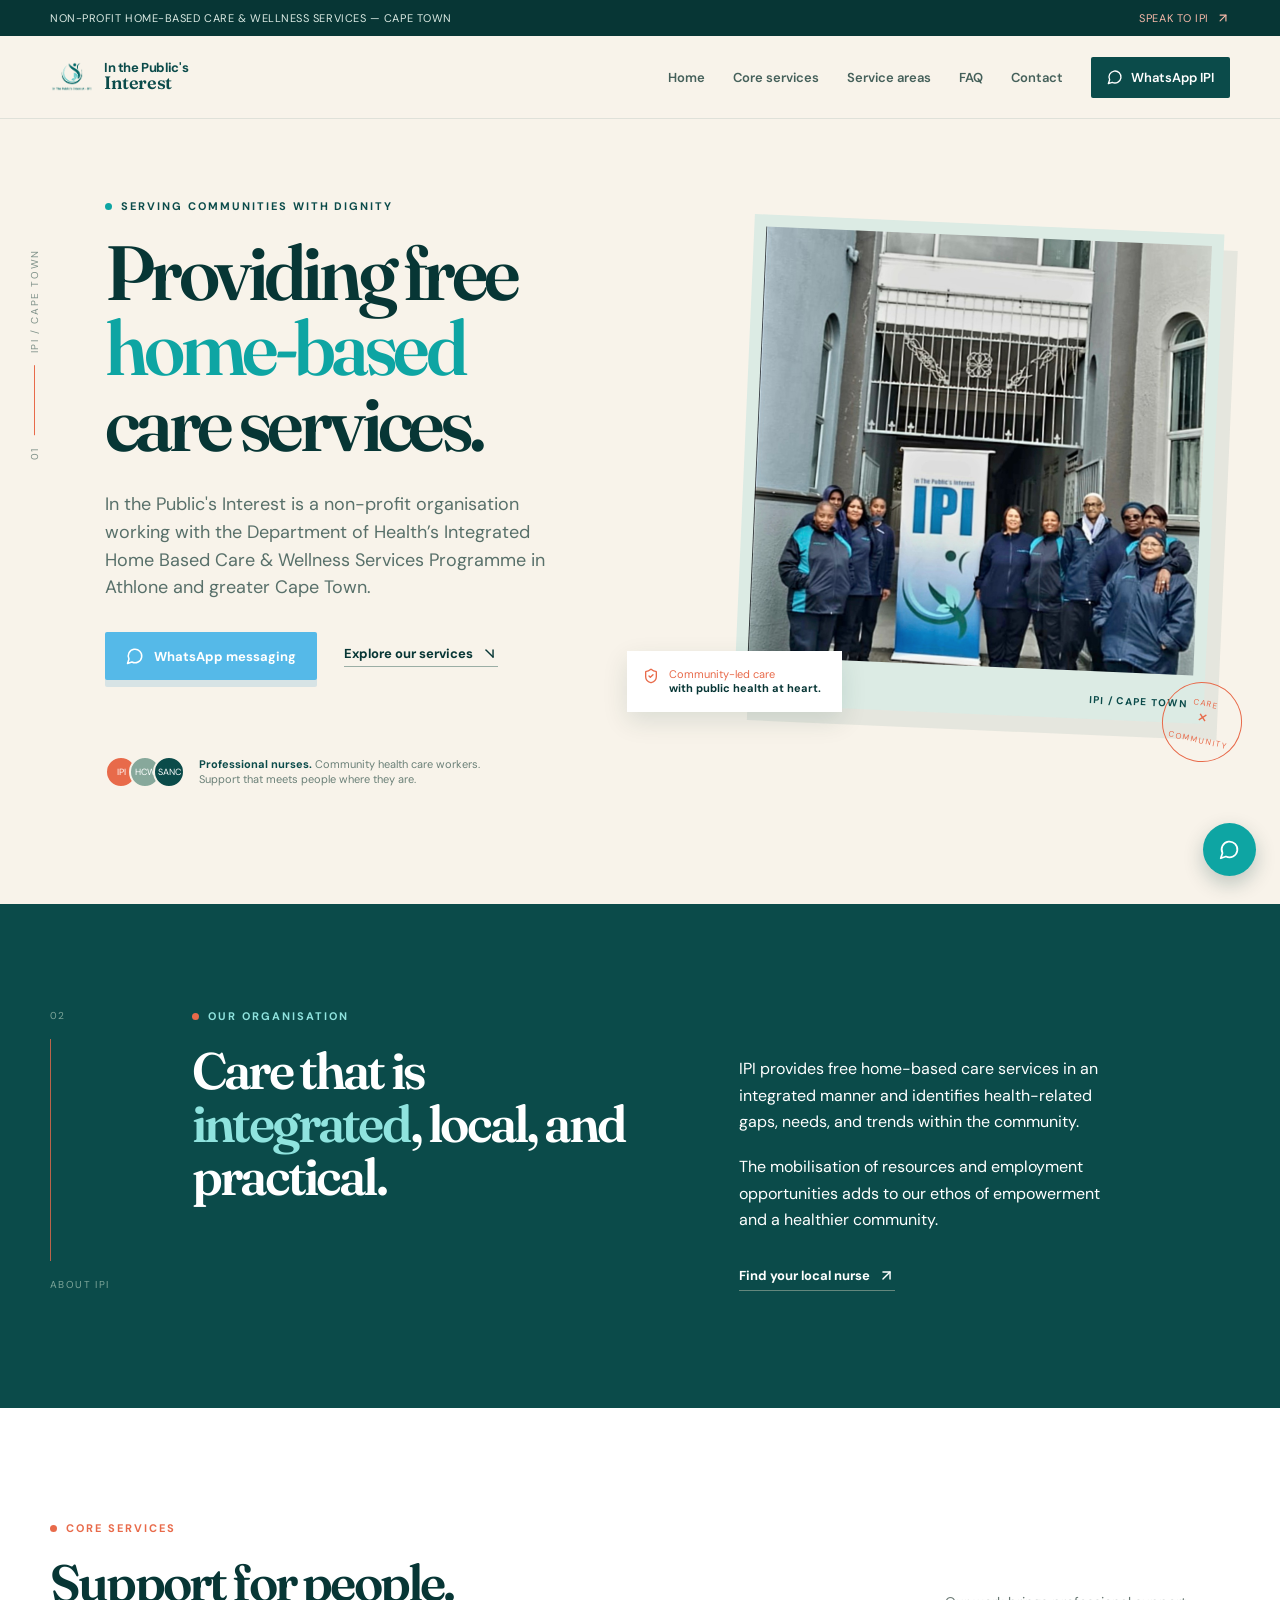
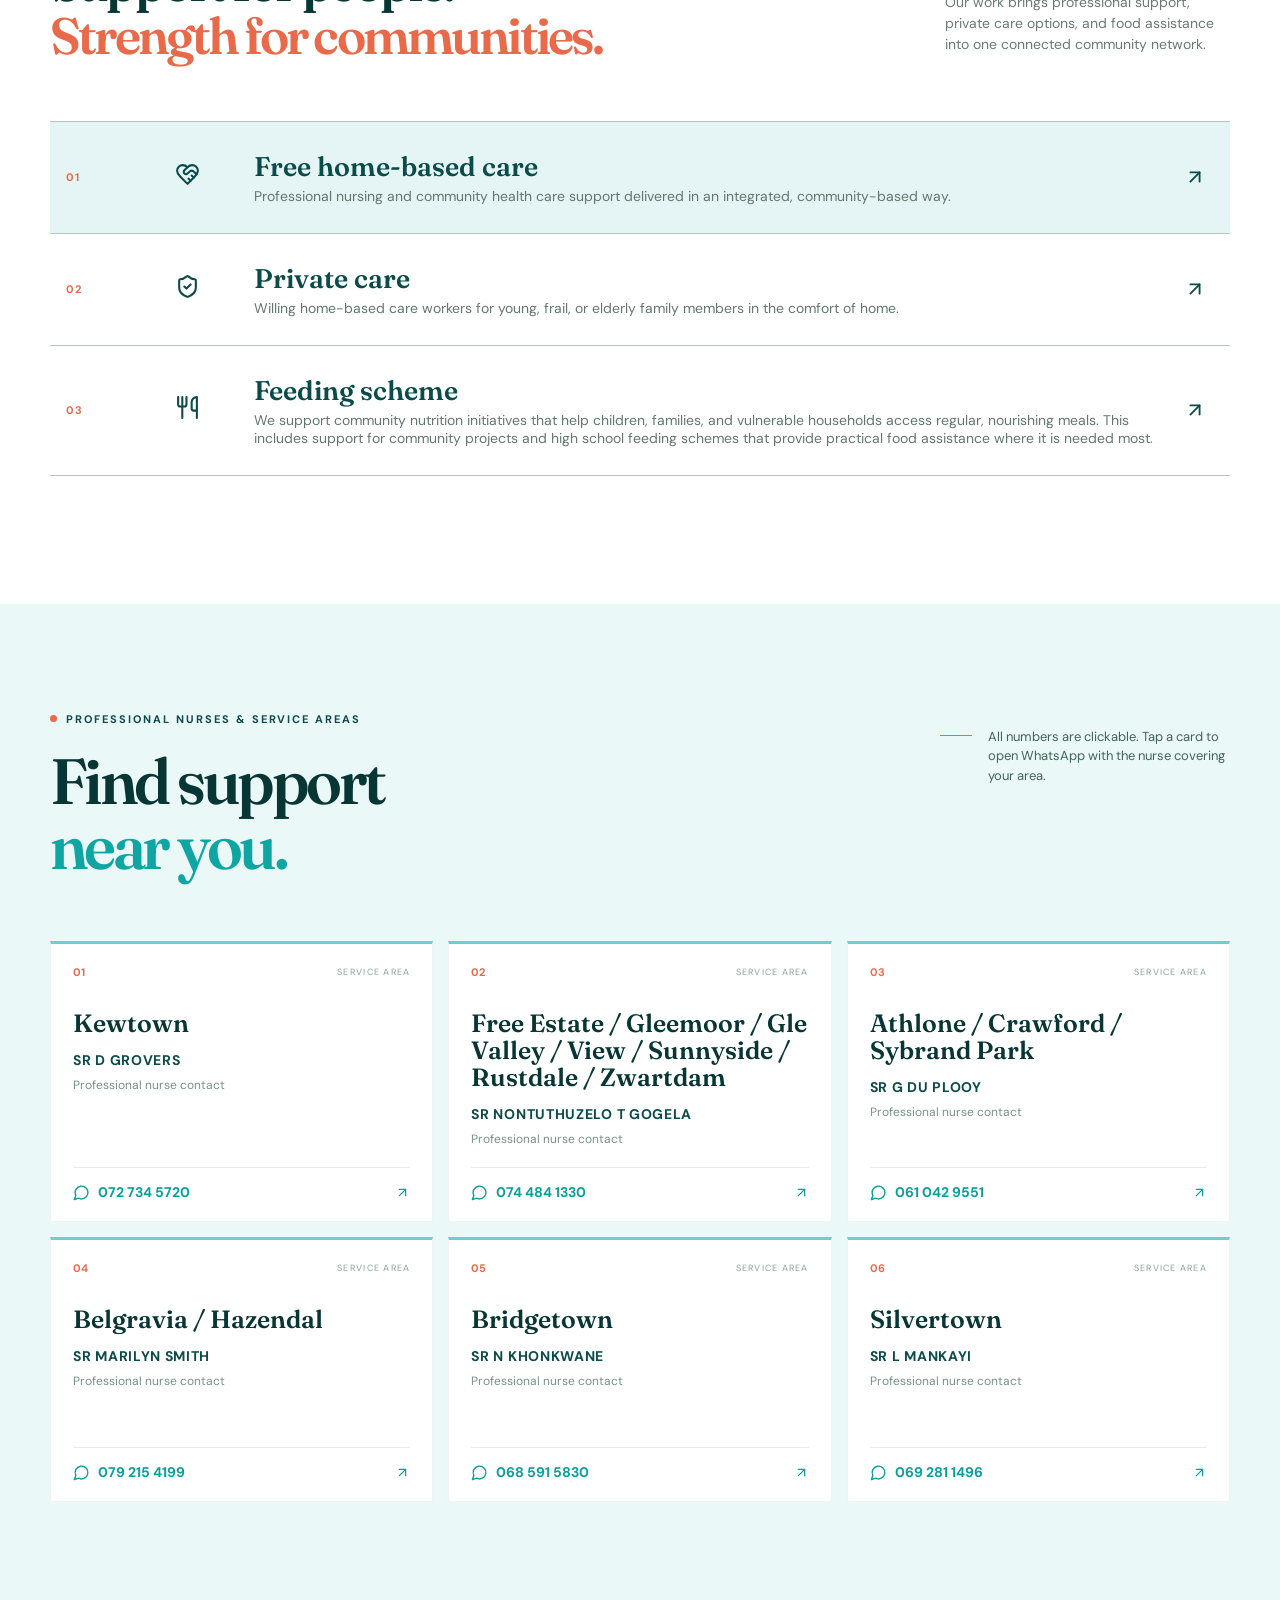
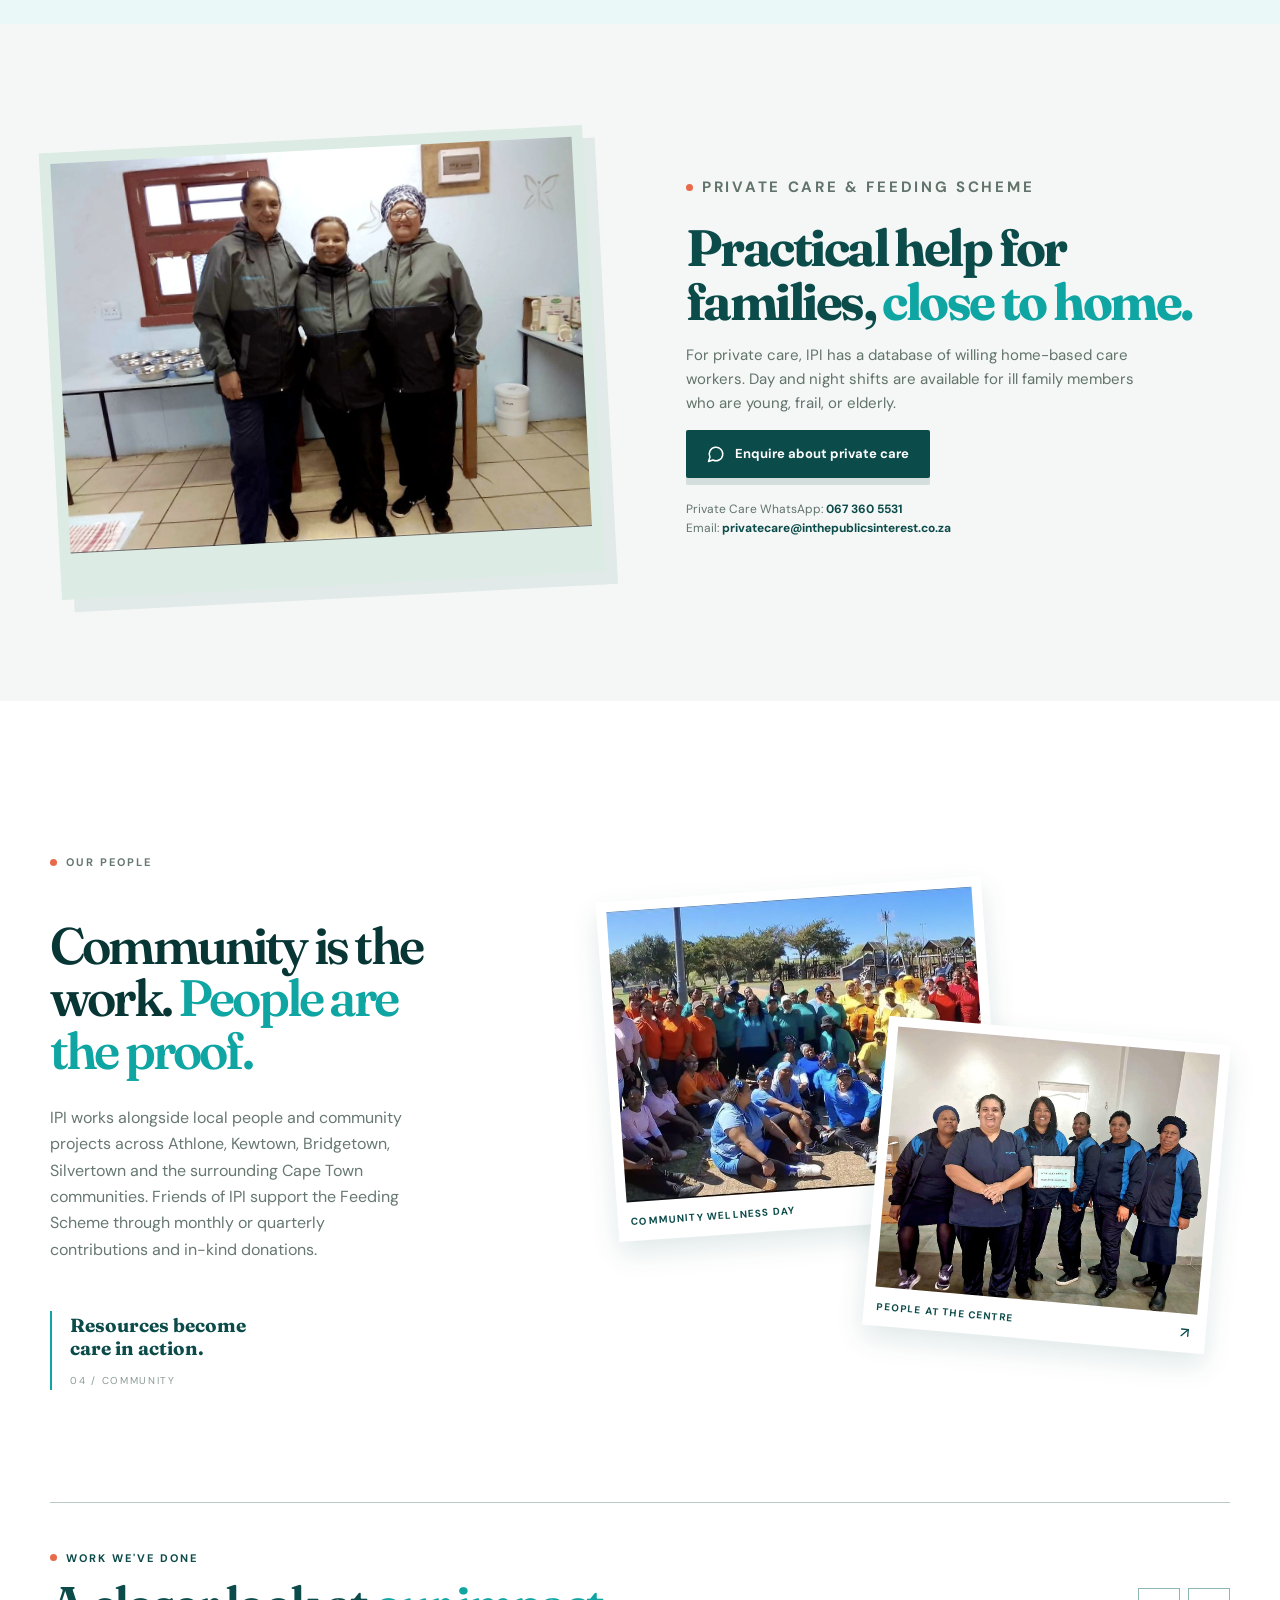
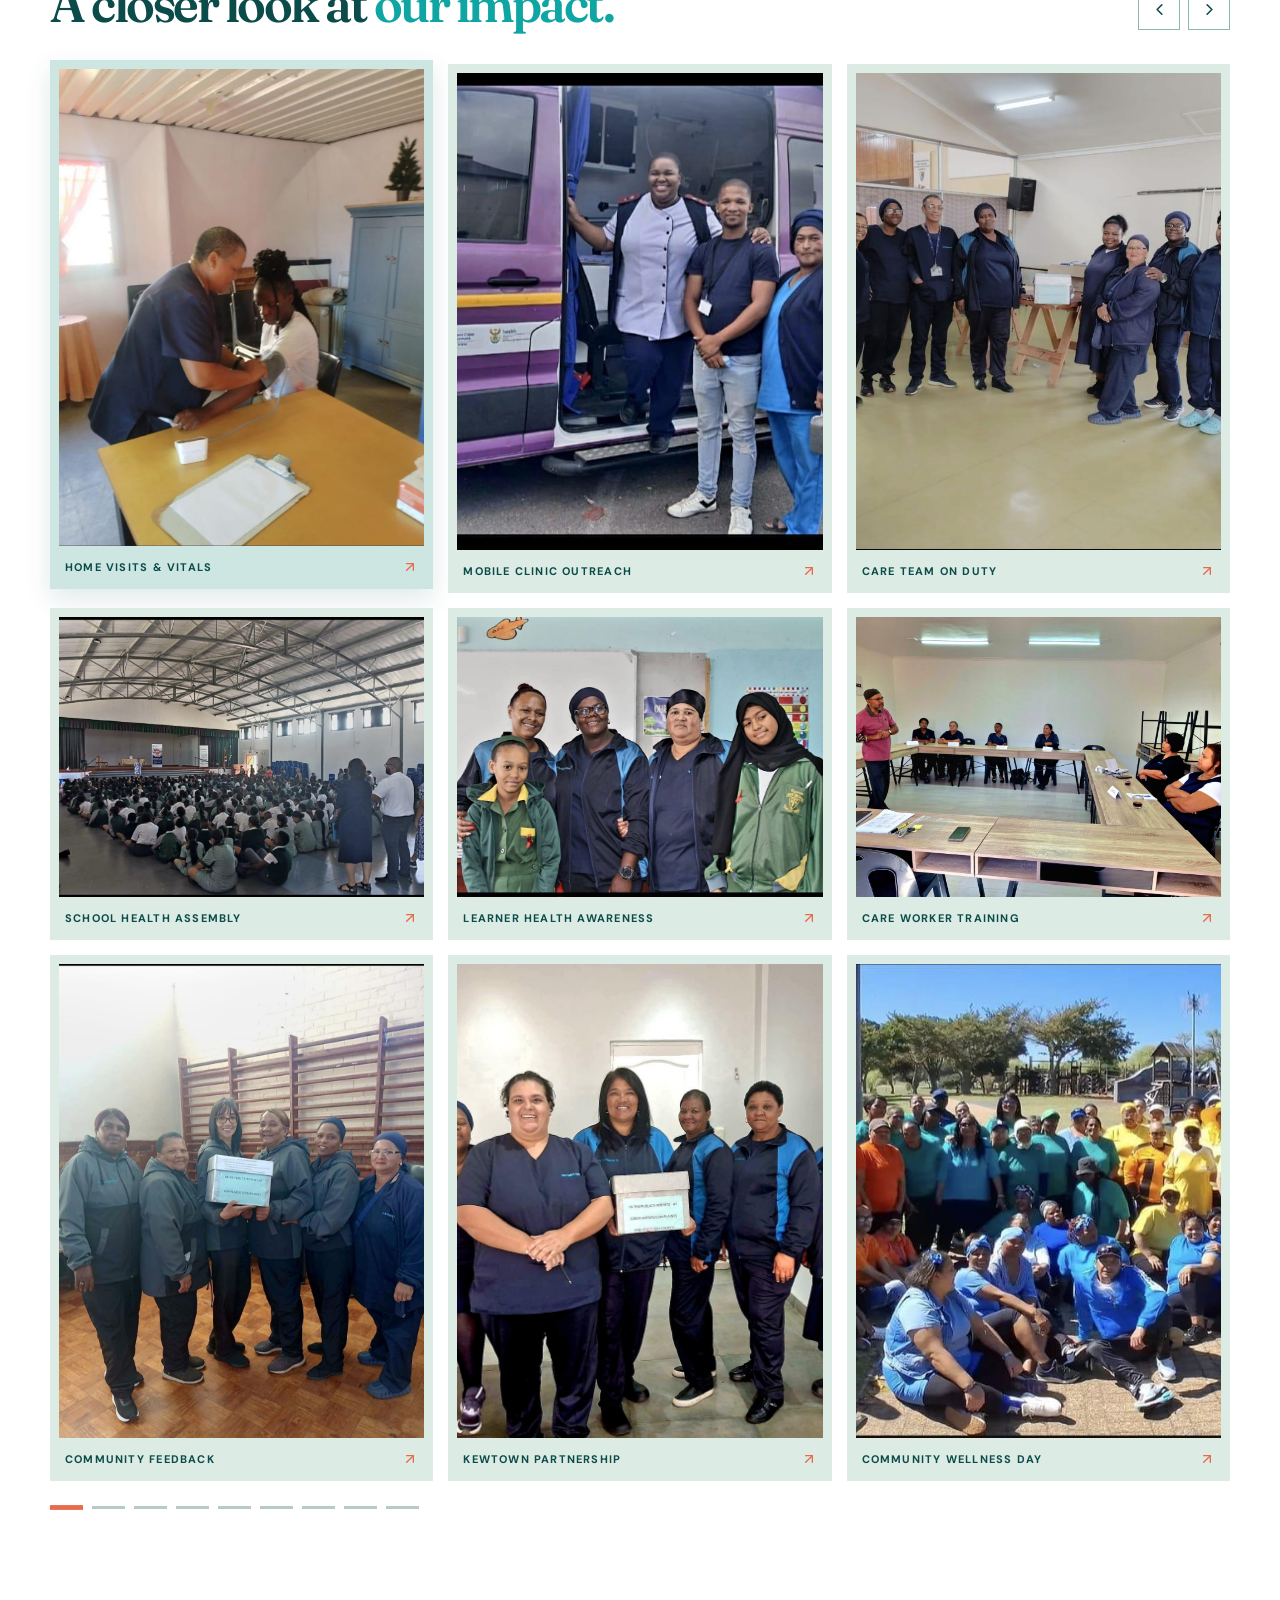
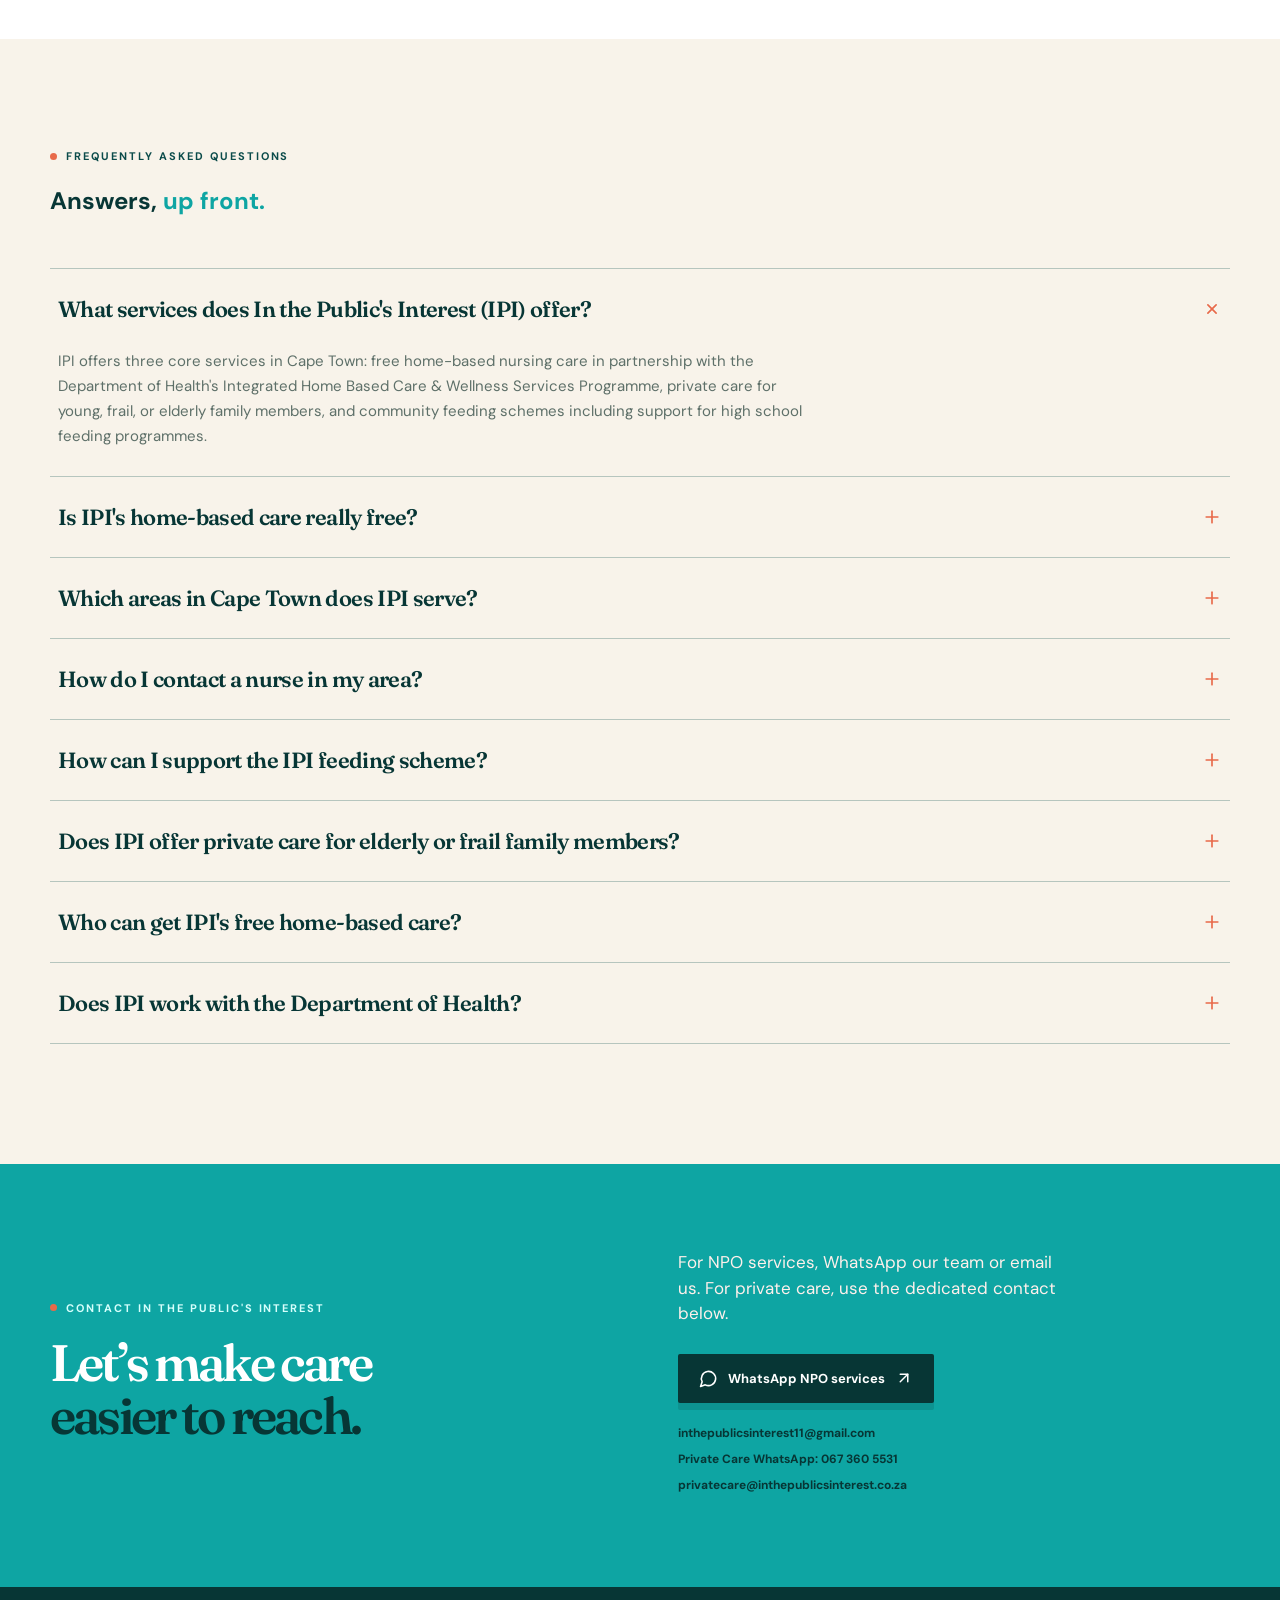
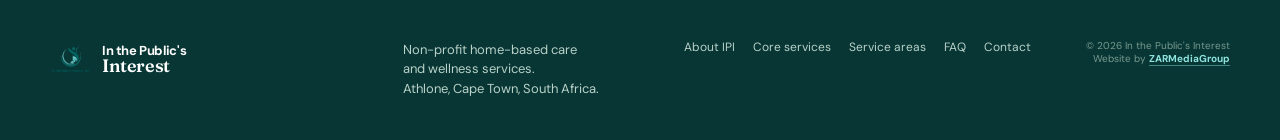
==== index.html @ 7b97e5da "IPI website: new community photography, SEO/AEO/GEO hardening, ZAR credit Imports the site from the " ====
<!doctype html>
<html lang="en-ZA">

<head>
  <meta charset="UTF-8" />
  <meta name="viewport" content="width=device-width, initial-scale=1.0" />

  <!-- Primary SEO -->
  <title>In the Public&#39;s Interest (IPI) | Free Home-Based Care &amp; Feeding Scheme in Athlone, Cape Town</title>
  <meta name="description" content="In the Public&#39;s Interest (IPI) is a Cape Town non-profit providing free home-based nursing care, private care for the elderly and frail, and community feeding schemes across Athlone, Kewtown, Bridgetown, Silvertown, Belgravia and surrounds. WhatsApp a professional nurse in your area today." />
  <meta name="keywords" content="home-based care Cape Town, free home care Athlone, community nursing Cape Town, IPI, In the Public&#39;s Interest, feeding scheme Cape Town, private care for elderly Cape Town, home care nurses Athlone, NPO Cape Town, home based care Kewtown, Bridgetown nurse, Silvertown nurse, Belgravia home care, Crawford home care, Department of Health home based care, community health workers Western Cape, frail care at home Cape Town, school feeding scheme Athlone" />
  <meta name="author" content="In the Public&#39;s Interest (IPI)" />
  <meta name="publisher" content="In the Public&#39;s Interest (IPI)" />
  <meta name="robots" content="index, follow, max-snippet:-1, max-image-preview:large, max-video-preview:-1" />
  <meta name="googlebot" content="index, follow, max-snippet:-1, max-image-preview:large" />
  <meta name="rating" content="general" />
  <meta name="theme-color" content="#0B4B4A" />
  <meta name="color-scheme" content="light" />
  <link rel="canonical" href="https://inthepublicsinterest.org/" />
  <link rel="alternate" hreflang="en-za" href="https://inthepublicsinterest.org/" />
  <link rel="alternate" hreflang="x-default" href="https://inthepublicsinterest.org/" />

  <!-- Local / geo targeting (GEO) -->
  <meta name="geo.region" content="ZA-WC" />
  <meta name="geo.placename" content="Athlone, Cape Town, Western Cape, South Africa" />
  <meta name="geo.position" content="-33.9675;18.5022" />
  <meta name="ICBM" content="-33.9675, 18.5022" />
  <meta name="DC.title" content="In the Public&#39;s Interest (IPI) — Home-Based Care, Athlone, Cape Town" />
  <meta name="DC.coverage" content="Athlone, Cape Town, Western Cape, South Africa" />
  <meta name="DC.language" content="en-ZA" />

  <!-- Open Graph / social sharing -->
  <meta property="og:type" content="website" />
  <meta property="og:site_name" content="In the Public&#39;s Interest (IPI)" />
  <meta property="og:title" content="In the Public&#39;s Interest (IPI) — Free Home-Based Care &amp; Feeding Scheme, Cape Town" />
  <meta property="og:description" content="Non-profit home-based care and wellness services. Free professional nursing support, private care, and feeding schemes across Athlone and surrounding Cape Town communities." />
  <meta property="og:url" content="https://inthepublicsinterest.org/" />
  <meta property="og:image" content="https://inthepublicsinterest.org/images/ipi-community-wellness-day-cape-town.jpg" />
  <meta property="og:image:secure_url" content="https://inthepublicsinterest.org/images/ipi-community-wellness-day-cape-town.jpg" />
  <meta property="og:image:type" content="image/jpeg" />
  <meta property="og:image:width" content="1080" />
  <meta property="og:image:height" content="571" />
  <meta property="og:image:alt" content="IPI care workers and community members at a community wellness day in Cape Town" />
  <meta property="og:locale" content="en_ZA" />

  <!-- Twitter cards -->
  <meta name="twitter:card" content="summary_large_image" />
  <meta name="twitter:title" content="In the Public&#39;s Interest (IPI) — Free Home-Based Care, Cape Town" />
  <meta name="twitter:description" content="Free home-based nursing care, private care, and community feeding schemes across Athlone and greater Cape Town." />
  <meta name="twitter:image" content="https://inthepublicsinterest.org/images/ipi-community-wellness-day-cape-town.jpg" />
  <meta name="twitter:image:alt" content="IPI care workers and community members at a community wellness day in Cape Town" />

  <link rel="icon" type="image/png" href="images/ipi-logo.png" />
  <link rel="apple-touch-icon" href="images/ipi-logo.png" />
  <link rel="manifest" href="site.webmanifest" />

  <!-- Font + asset delivery (Core Web Vitals) -->
  <link rel="preconnect" href="https://fonts.googleapis.com" />
  <link rel="preconnect" href="https://fonts.gstatic.com" crossorigin />
  <link rel="preload" as="image" href="images/ipi-team-athlone-cape-town.jpg" fetchpriority="high" />
  <link rel="stylesheet" href="https://fonts.googleapis.com/css2?family=DM+Sans:wght@400;500;600;700&amp;family=Fraunces:opsz,wght@9..144,500;9..144,600;9..144,700&amp;display=swap" />
  <link rel="stylesheet" href="assets/styles.css" />

  <!-- Structured data: organisation, services, page, breadcrumb, gallery, FAQ (SEO + AEO) -->
  <script type="application/ld+json">
  {
    "@context": "https://schema.org",
    "@graph": [
      {
        "@type": ["NGO", "MedicalOrganization"],
        "@id": "https://inthepublicsinterest.org/#organization",
        "name": "In the Public's Interest",
        "alternateName": ["IPI", "In the Public's Interest NPO"],
        "url": "https://inthepublicsinterest.org/",
        "logo": {
          "@type": "ImageObject",
          "@id": "https://inthepublicsinterest.org/#logo",
          "url": "https://inthepublicsinterest.org/images/ipi-logo.png",
          "contentUrl": "https://inthepublicsinterest.org/images/ipi-logo.png",
          "caption": "In the Public's Interest (IPI) logo"
        },
        "image": { "@id": "https://inthepublicsinterest.org/#primaryimage" },
        "description": "In the Public's Interest (IPI) is a non-profit organisation providing free home-based care services in partnership with the Department of Health's Integrated Home Based Care & Wellness Services Programme, alongside private care and community feeding schemes in Cape Town.",
        "slogan": "Care that is integrated, local, and practical.",
        "email": "inthepublicsinterest11@gmail.com",
        "telephone": "+27-71-459-1746",
        "medicalSpecialty": "CommunityHealth",
        "address": {
          "@type": "PostalAddress",
          "addressLocality": "Athlone",
          "addressRegion": "Western Cape",
          "addressCountry": "ZA"
        },
        "geo": {
          "@type": "GeoCoordinates",
          "latitude": -33.9675,
          "longitude": 18.5022
        },
        "hasMap": "https://www.google.com/maps/search/?api=1&query=Athlone%2C%20Cape%20Town%2C%20Western%20Cape",
        "areaServed": [
          { "@type": "City", "name": "Cape Town", "containedInPlace": { "@type": "AdministrativeArea", "name": "Western Cape, South Africa" } },
          { "@type": "Place", "name": "Athlone, Cape Town" },
          { "@type": "Place", "name": "Kewtown, Cape Town" },
          { "@type": "Place", "name": "Bridgetown, Cape Town" },
          { "@type": "Place", "name": "Silvertown, Cape Town" },
          { "@type": "Place", "name": "Belgravia, Cape Town" },
          { "@type": "Place", "name": "Hazendal, Cape Town" },
          { "@type": "Place", "name": "Crawford, Cape Town" },
          { "@type": "Place", "name": "Sybrand Park, Cape Town" },
          { "@type": "Place", "name": "Gleemoor, Cape Town" },
          { "@type": "Place", "name": "Sunnyside, Cape Town" },
          { "@type": "Place", "name": "Rustdale, Cape Town" },
          { "@type": "Place", "name": "Free Estate, Cape Town" },
          { "@type": "Place", "name": "Zwartdam, Cape Town" },
          {
            "@type": "GeoCircle",
            "name": "IPI home-based care service radius, greater Athlone",
            "geoMidpoint": { "@type": "GeoCoordinates", "latitude": -33.9675, "longitude": 18.5022 },
            "geoRadius": "12000"
          }
        ],
        "contactPoint": [
          {
            "@type": "ContactPoint",
            "name": "NPO services",
            "contactType": "customer support",
            "telephone": "+27-71-459-1746",
            "email": "inthepublicsinterest11@gmail.com",
            "areaServed": "ZA",
            "availableLanguage": ["English", "Afrikaans", "Xhosa"]
          },
          {
            "@type": "ContactPoint",
            "name": "Private care",
            "contactType": "sales",
            "telephone": "+27-67-360-5531",
            "email": "privatecare@inthepublicsinterest.co.za",
            "areaServed": "ZA",
            "availableLanguage": ["English", "Afrikaans", "Xhosa"]
          }
        ],
        "knowsAbout": [
          "Home-based care",
          "Community nursing",
          "Community health workers",
          "Feeding schemes",
          "School feeding programmes",
          "Wellness services",
          "Private frail care",
          "Elderly care at home"
        ],
        "knowsLanguage": ["en-ZA", "af-ZA", "xh-ZA"],
        "makesOffer": [
          { "@type": "Offer", "itemOffered": { "@id": "https://inthepublicsinterest.org/#service-home-based-care" }, "price": "0", "priceCurrency": "ZAR", "availability": "https://schema.org/InStock" },
          { "@type": "Offer", "itemOffered": { "@id": "https://inthepublicsinterest.org/#service-private-care" } },
          { "@type": "Offer", "itemOffered": { "@id": "https://inthepublicsinterest.org/#service-feeding-scheme" } }
        ],
        "subjectOf": { "@id": "https://inthepublicsinterest.org/#webpage" }
      },
      {
        "@type": "Service",
        "@id": "https://inthepublicsinterest.org/#service-home-based-care",
        "name": "Free home-based care",
        "serviceType": "Home-based nursing and community health care",
        "description": "Professional nursing and community health care support delivered in an integrated, community-based way at no cost, in partnership with the Department of Health's Integrated Home Based Care & Wellness Services Programme.",
        "provider": { "@id": "https://inthepublicsinterest.org/#organization" },
        "areaServed": { "@type": "City", "name": "Cape Town" },
        "audience": { "@type": "Audience", "audienceType": "Residents of Athlone and surrounding Cape Town communities" },
        "offers": { "@type": "Offer", "price": "0", "priceCurrency": "ZAR" }
      },
      {
        "@type": "Service",
        "@id": "https://inthepublicsinterest.org/#service-private-care",
        "name": "Private care",
        "serviceType": "Private home-based care placement",
        "description": "Home-based care workers for young, frail, or elderly family members, with day and night shifts available, drawn from IPI's database of willing care workers.",
        "provider": { "@id": "https://inthepublicsinterest.org/#organization" },
        "areaServed": { "@type": "City", "name": "Cape Town" },
        "audience": { "@type": "Audience", "audienceType": "Families needing private care for ill, frail or elderly relatives" }
      },
      {
        "@type": "Service",
        "@id": "https://inthepublicsinterest.org/#service-feeding-scheme",
        "name": "Feeding scheme",
        "serviceType": "Community nutrition and feeding scheme",
        "description": "Community nutrition support including community projects and high school feeding schemes across Cape Town, funded by Friends of IPI through monthly or quarterly contributions and in-kind food donations.",
        "provider": { "@id": "https://inthepublicsinterest.org/#organization" },
        "areaServed": { "@type": "City", "name": "Cape Town" }
      },
      {
        "@type": "WebSite",
        "@id": "https://inthepublicsinterest.org/#website",
        "url": "https://inthepublicsinterest.org/",
        "name": "In the Public's Interest (IPI)",
        "description": "Non-profit home-based care, private care and community feeding schemes in Athlone and greater Cape Town.",
        "publisher": { "@id": "https://inthepublicsinterest.org/#organization" },
        "inLanguage": "en-ZA"
      },
      {
        "@type": "ImageObject",
        "@id": "https://inthepublicsinterest.org/#primaryimage",
        "url": "https://inthepublicsinterest.org/images/ipi-community-wellness-day-cape-town.jpg",
        "contentUrl": "https://inthepublicsinterest.org/images/ipi-community-wellness-day-cape-town.jpg",
        "width": 1080,
        "height": 571,
        "caption": "IPI care workers and community members gathered in colour-coded teams at a community wellness day in Cape Town"
      },
      {
        "@type": "WebPage",
        "@id": "https://inthepublicsinterest.org/#webpage",
        "url": "https://inthepublicsinterest.org/",
        "name": "In the Public's Interest (IPI) | Free Home-Based Care & Feeding Scheme in Athlone, Cape Town",
        "description": "Free home-based nursing care, private care for the elderly and frail, and community feeding schemes across Athlone, Kewtown, Bridgetown, Silvertown, Belgravia and surrounds in Cape Town.",
        "isPartOf": { "@id": "https://inthepublicsinterest.org/#website" },
        "about": { "@id": "https://inthepublicsinterest.org/#organization" },
        "primaryImageOfPage": { "@id": "https://inthepublicsinterest.org/#primaryimage" },
        "breadcrumb": { "@id": "https://inthepublicsinterest.org/#breadcrumb" },
        "inLanguage": "en-ZA",
        "datePublished": "2026-08-30",
        "dateModified": "2026-10-21",
        "speakable": {
          "@type": "SpeakableSpecification",
          "cssSelector": [".hero-copy h1", ".hero-lede", ".faq-list"]
        },
        "significantLink": [
          "https://wa.me/27714591746",
          "https://wa.me/27673605531"
        ]
      },
      {
        "@type": "BreadcrumbList",
        "@id": "https://inthepublicsinterest.org/#breadcrumb",
        "itemListElement": [
          { "@type": "ListItem", "position": 1, "name": "Home", "item": "https://inthepublicsinterest.org/" },
          { "@type": "ListItem", "position": 2, "name": "Core services", "item": "https://inthepublicsinterest.org/#services" },
          { "@type": "ListItem", "position": 3, "name": "Service areas", "item": "https://inthepublicsinterest.org/#nurses" },
          { "@type": "ListItem", "position": 4, "name": "Our work", "item": "https://inthepublicsinterest.org/#gallery" },
          { "@type": "ListItem", "position": 5, "name": "FAQ", "item": "https://inthepublicsinterest.org/#faq" },
          { "@type": "ListItem", "position": 6, "name": "Contact", "item": "https://inthepublicsinterest.org/#contact" }
        ]
      },
      {
        "@type": "ImageGallery",
        "@id": "https://inthepublicsinterest.org/#gallery",
        "name": "IPI work in the community",
        "description": "Photographs of In the Public's Interest home-based care, school outreach, training and community wellness work across Cape Town.",
        "isPartOf": { "@id": "https://inthepublicsinterest.org/#webpage" },
        "associatedMedia": [
          { "@type": "ImageObject", "contentUrl": "https://inthepublicsinterest.org/images/ipi-nurse-blood-pressure-check-home-visit.jpg", "name": "Home visits and vitals", "caption": "An IPI professional nurse taking a patient's blood pressure during a home-based care visit in Cape Town" },
          { "@type": "ImageObject", "contentUrl": "https://inthepublicsinterest.org/images/ipi-mobile-health-clinic-outreach-cape-town.jpg", "name": "Mobile clinic outreach", "caption": "IPI community health workers at a Western Cape Government Health mobile clinic vehicle in Cape Town" },
          { "@type": "ImageObject", "contentUrl": "https://inthepublicsinterest.org/images/ipi-home-based-care-team-community-hall.jpg", "name": "Care team on duty", "caption": "The IPI home-based care team in uniform at a community hall outreach point in Athlone" },
          { "@type": "ImageObject", "contentUrl": "https://inthepublicsinterest.org/images/ipi-school-health-assembly-cape-town.jpg", "name": "School health assembly", "caption": "IPI addressing a full school hall of learners at a health awareness assembly in Cape Town" },
          { "@type": "ImageObject", "contentUrl": "https://inthepublicsinterest.org/images/ipi-school-outreach-learners-health-awareness.jpg", "name": "Learner health awareness", "caption": "IPI care workers with learners wearing red awareness ribbons during a school health session" },
          { "@type": "ImageObject", "contentUrl": "https://inthepublicsinterest.org/images/ipi-care-worker-training-session-athlone.jpg", "name": "Care worker training", "caption": "IPI community health workers in a training and development session in Athlone" },
          { "@type": "ImageObject", "contentUrl": "https://inthepublicsinterest.org/images/ipi-community-feedback-box-cape-town.jpg", "name": "Community feedback", "caption": "IPI care workers holding the compliments and complaints box at a community hall in Cape Town" },
          { "@type": "ImageObject", "contentUrl": "https://inthepublicsinterest.org/images/ipi-care-team-afm-kewtown-church-athlone.jpg", "name": "Kewtown partnership", "caption": "The IPI care team at the AFM Kewtown Church service point in Athlone" },
          { "@type": "ImageObject", "contentUrl": "https://inthepublicsinterest.org/images/ipi-community-wellness-day-cape-town.jpg", "name": "Community wellness day", "caption": "A community wellness day group photo with IPI care workers and residents in Cape Town" }
        ]
      },
      {
        "@type": "FAQPage",
        "@id": "https://inthepublicsinterest.org/#faq",
        "isPartOf": { "@id": "https://inthepublicsinterest.org/#webpage" },
        "inLanguage": "en-ZA",
        "mainEntity": [
          {
            "@type": "Question",
            "name": "What services does In the Public's Interest (IPI) offer?",
            "acceptedAnswer": { "@type": "Answer", "text": "IPI offers three core services in Cape Town: free home-based nursing care in partnership with the Department of Health's Integrated Home Based Care & Wellness Services Programme, private care for young, frail, or elderly family members, and community feeding schemes including support for high school feeding programmes." }
          },
          {
            "@type": "Question",
            "name": "Is IPI's home-based care really free?",
            "acceptedAnswer": { "@type": "Answer", "text": "Yes. IPI is a non-profit organisation and its integrated home-based care services are provided free of charge to communities. Private care placements, arranged separately through IPI's database of care workers, are a paid service." }
          },
          {
            "@type": "Question",
            "name": "Which areas in Cape Town does IPI serve?",
            "acceptedAnswer": { "@type": "Answer", "text": "IPI's professional nurses cover Athlone and surrounding areas including Kewtown, Free Estate, Gleemoor, Gle Valley, View, Sunnyside, Rustdale, Zwartdam, Crawford, Sybrand Park, Belgravia, Hazendal, Bridgetown, and Silvertown." }
          },
          {
            "@type": "Question",
            "name": "How do I contact a nurse in my area?",
            "acceptedAnswer": { "@type": "Answer", "text": "Each service area has a dedicated professional nurse who can be reached directly on WhatsApp. Visit the Service Areas section of the IPI website, find your area, and tap the number to open a WhatsApp chat, or WhatsApp IPI's main line on 071 459 1746." }
          },
          {
            "@type": "Question",
            "name": "How can I support the IPI feeding scheme?",
            "acceptedAnswer": { "@type": "Answer", "text": "Friends of IPI support the feeding scheme through monthly or quarterly contributions and in-kind food donations. Contributions are turned into practical food support for community projects and high school feeding schemes across Cape Town. WhatsApp 071 459 1746 or email inthepublicsinterest11@gmail.com to get involved." }
          },
          {
            "@type": "Question",
            "name": "Does IPI offer private care for elderly or frail family members?",
            "acceptedAnswer": { "@type": "Answer", "text": "Yes. IPI keeps a database of willing home-based care workers for private placements. Day and night shifts are available for ill family members who are young, frail, or elderly. WhatsApp 067 360 5531 or email privatecare@inthepublicsinterest.co.za to enquire." }
          },
          {
            "@type": "Question",
            "name": "Who can get IPI's free home-based care?",
            "acceptedAnswer": { "@type": "Answer", "text": "IPI's free integrated home-based care is for people living in the Cape Town communities IPI covers, centred on Athlone and the surrounding areas. The professional nurse assigned to your area is the starting point: WhatsApp the number listed for your area, or IPI's main line on 071 459 1746, and the nurse will explain what support is available." }
          },
          {
            "@type": "Question",
            "name": "Does IPI work with the Department of Health?",
            "acceptedAnswer": { "@type": "Answer", "text": "Yes. IPI's free home-based care is delivered in partnership with the Department of Health's Integrated Home Based Care & Wellness Services Programme, which is what allows the service to be offered to communities at no cost." }
          }
        ]
      }
    ]
  }
  </script>
</head>

<body>
  <div class="site-shell">
    <div class="top-strip">
      <div class="container top-strip-inner">
        <span>Non-profit home-based care &amp; wellness services — Cape Town</span>
        <a href="#contact">Speak to IPI
          <svg xmlns="http://www.w3.org/2000/svg" width="14" height="14" viewBox="0 0 24 24" fill="none" stroke="currentColor" stroke-width="2" stroke-linecap="round" stroke-linejoin="round" aria-hidden="true"><path d="M7 7h10v10"/><path d="M7 17 17 7"/></svg>
        </a>
      </div>
    </div>

    <header class="site-header">
      <div class="container nav-inner">
        <a class="reference-brand" href="#home" aria-label="In the Public's Interest home">
          <img src="images/ipi-logo.png" alt="In the Public's Interest (IPI) logo" width="44" height="44" />
          <span><strong>In the Public's</strong><em>Interest</em></span>
        </a>
        <button class="mobile-toggle" id="mobileToggle" aria-label="Toggle navigation" aria-expanded="false">
          <svg id="iconMenu" xmlns="http://www.w3.org/2000/svg" width="23" height="23" viewBox="0 0 24 24" fill="none" stroke="currentColor" stroke-width="2" stroke-linecap="round" stroke-linejoin="round" aria-hidden="true"><line x1="4" x2="20" y1="6" y2="6"/><line x1="4" x2="20" y1="12" y2="12"/><line x1="4" x2="20" y1="18" y2="18"/></svg>
          <svg id="iconClose" xmlns="http://www.w3.org/2000/svg" width="23" height="23" viewBox="0 0 24 24" fill="none" stroke="currentColor" stroke-width="2" stroke-linecap="round" stroke-linejoin="round" aria-hidden="true" style="display:none"><path d="M18 6 6 18"/><path d="m6 6 12 12"/></svg>
        </button>
        <nav class="main-nav" id="mainNav" aria-label="Main navigation">
          <a href="#home">Home</a>
          <a href="#services">Core services</a>
          <a href="#nurses">Service areas</a>
          <a href="#faq">FAQ</a>
          <a href="#contact">Contact</a>
          <a class="nav-cta" href="https://wa.me/27714591746?text=Hello%2C%20I%20would%20like%20to%20speak%20to%20In%20the%20Public%27s%20Interest." target="_blank" rel="noreferrer">
            <svg xmlns="http://www.w3.org/2000/svg" width="16" height="16" viewBox="0 0 24 24" fill="none" stroke="currentColor" stroke-width="2" stroke-linecap="round" stroke-linejoin="round" aria-hidden="true"><path d="M7.9 20A9 9 0 1 0 4 16.1L2 22Z"/></svg>
            WhatsApp IPI
          </a>
        </nav>
      </div>
    </header>

    <main>
      <!-- HERO -->
      <section class="hero-section reference-hero" id="home">
        <div class="hero-rail" aria-hidden="true"><span>01</span><span class="rail-line"></span><span>IPI / CAPE TOWN</span></div>
        <div class="container hero-grid">
          <div class="hero-copy">
            <p class="section-kicker"><span class="kicker-dot"></span>Serving communities with dignity</p>
            <h1>Providing free <span>home-based</span> care services.</h1>
            <p class="hero-lede">In the Public's Interest is a non-profit organisation working with the Department of Health’s Integrated Home Based Care &amp; Wellness Services Programme in Athlone and greater Cape Town.</p>
            <div class="hero-actions">
              <a class="button button-coral" href="https://wa.me/27714591746?text=Hello%2C%20I%20would%20like%20to%20speak%20to%20IPI%20about%20home-based%20care." target="_blank" rel="noreferrer">
                <svg xmlns="http://www.w3.org/2000/svg" width="18" height="18" viewBox="0 0 24 24" fill="none" stroke="currentColor" stroke-width="2" stroke-linecap="round" stroke-linejoin="round" aria-hidden="true"><path d="M7.9 20A9 9 0 1 0 4 16.1L2 22Z"/></svg>
                WhatsApp messaging
              </a>
              <a class="text-link" href="#services">Explore our services
                <svg xmlns="http://www.w3.org/2000/svg" width="17" height="17" viewBox="0 0 24 24" fill="none" stroke="currentColor" stroke-width="2" stroke-linecap="round" stroke-linejoin="round" aria-hidden="true"><path d="m7 7 10 10"/><path d="M17 7v10"/></svg>
              </a>
            </div>
            <div class="hero-proof">
              <div class="proof-avatars"><span>IPI</span><span>HCW</span><span>SANC</span></div>
              <p><strong>Professional nurses.</strong> Community health care workers.<br />Support that meets people where they are.</p>
            </div>
          </div>
          <div class="hero-visual">
            <figure class="hero-image-frame" style="margin:0">
              <img src="images/ipi-team-athlone-cape-town.jpg" alt="The In the Public's Interest care team standing together with the IPI banner outside their Cape Town base" width="1016" height="1484" fetchpriority="high" />
              <figcaption class="image-caption"><span>Our team</span><span>IPI / Cape Town</span></figcaption>
            </figure>
            <div class="hero-note">
              <svg xmlns="http://www.w3.org/2000/svg" width="16" height="16" viewBox="0 0 24 24" fill="none" stroke="currentColor" stroke-width="2" stroke-linecap="round" stroke-linejoin="round" aria-hidden="true"><path d="M20 13c0 5-3.5 7.5-7.66 8.95a1 1 0 0 1-.67-.01C7.5 20.5 4 18 4 13V6a1 1 0 0 1 1-1c2 0 4.5-1.2 6.24-2.72a1.17 1.17 0 0 1 1.52 0C14.51 3.81 17 5 19 5a1 1 0 0 1 1 1z"/><path d="m9 12 2 2 4-4"/></svg>
              <span>Community-led care<br /><strong>with public health at heart.</strong></span>
            </div>
            <div class="hero-stamp">CARE<br /><span>×</span><br />COMMUNITY</div>
          </div>
        </div>
      </section>

      <!-- ABOUT -->
      <section class="intro-section reference-intro" id="about">
        <div class="container intro-grid">
          <div class="intro-aside"><span>02</span><span class="vertical-rule"></span><span>ABOUT IPI</span></div>
          <div class="intro-heading">
            <p class="section-kicker"><span class="kicker-dot"></span>Our organisation</p>
            <h2>Care that is <i>integrated</i>, local, and practical.</h2>
          </div>
          <div class="intro-body">
            <p>IPI provides free home-based care services in an integrated manner and identifies health-related gaps, needs, and trends within the community.</p>
            <p>The mobilisation of resources and employment opportunities adds to our ethos of empowerment and a healthier community.</p>
            <a class="text-link teal-link" href="#nurses">Find your local nurse
              <svg xmlns="http://www.w3.org/2000/svg" width="17" height="17" viewBox="0 0 24 24" fill="none" stroke="currentColor" stroke-width="2" stroke-linecap="round" stroke-linejoin="round" aria-hidden="true"><path d="M7 7h10v10"/><path d="M7 17 17 7"/></svg>
            </a>
          </div>
        </div>
      </section>

      <!-- SERVICES -->
      <section class="work-section reference-services" id="services">
        <div class="container">
          <div class="section-heading-row">
            <div>
              <p class="section-kicker"><span class="kicker-dot"></span>Core services</p>
              <h2>Support for people.<br /><span>Strength for communities.</span></h2>
            </div>
            <p>Our work brings professional support, private care options, and food assistance into one connected community network.</p>
          </div>
          <div class="work-list">
            <article class="work-card work-card-featured">
              <div class="work-number">01</div>
              <div class="work-icon"><svg xmlns="http://www.w3.org/2000/svg" width="25" height="25" viewBox="0 0 24 24" fill="none" stroke="currentColor" stroke-width="2" stroke-linecap="round" stroke-linejoin="round" aria-hidden="true"><path d="M19 14c1.49-1.46 3-3.21 3-5.5A5.5 5.5 0 0 0 16.5 3c-1.76 0-3 .5-4.5 2-1.5-1.5-2.74-2-4.5-2A5.5 5.5 0 0 0 2 8.5c0 2.3 1.5 4.05 3 5.5l7 7Z"/><path d="M12 5 9.04 7.96a2.17 2.17 0 0 0 0 3.08c.82.82 2.13.85 3 .07l2.07-1.9a2.82 2.82 0 0 1 3.79 0l2.96 2.66"/><path d="m18 15-2-2"/><path d="m15 18-2-2"/></svg></div>
              <div>
                <h3>Free home-based care</h3>
                <p>Professional nursing and community health care support delivered in an integrated, community-based way.</p>
              </div>
              <svg class="card-arrow" xmlns="http://www.w3.org/2000/svg" width="22" height="22" viewBox="0 0 24 24" fill="none" stroke="currentColor" stroke-width="2" stroke-linecap="round" stroke-linejoin="round" aria-hidden="true"><path d="M7 7h10v10"/><path d="M7 17 17 7"/></svg>
            </article>
            <article class="work-card">
              <div class="work-number">02</div>
              <div class="work-icon"><svg xmlns="http://www.w3.org/2000/svg" width="25" height="25" viewBox="0 0 24 24" fill="none" stroke="currentColor" stroke-width="2" stroke-linecap="round" stroke-linejoin="round" aria-hidden="true"><path d="M20 13c0 5-3.5 7.5-7.66 8.95a1 1 0 0 1-.67-.01C7.5 20.5 4 18 4 13V6a1 1 0 0 1 1-1c2 0 4.5-1.2 6.24-2.72a1.17 1.17 0 0 1 1.52 0C14.51 3.81 17 5 19 5a1 1 0 0 1 1 1z"/><path d="m9 12 2 2 4-4"/></svg></div>
              <div>
                <h3>Private care</h3>
                <p>Willing home-based care workers for young, frail, or elderly family members in the comfort of home.</p>
              </div>
              <svg class="card-arrow" xmlns="http://www.w3.org/2000/svg" width="22" height="22" viewBox="0 0 24 24" fill="none" stroke="currentColor" stroke-width="2" stroke-linecap="round" stroke-linejoin="round" aria-hidden="true"><path d="M7 7h10v10"/><path d="M7 17 17 7"/></svg>
            </article>
            <article class="work-card">
              <div class="work-number">03</div>
              <div class="work-icon"><svg xmlns="http://www.w3.org/2000/svg" width="25" height="25" viewBox="0 0 24 24" fill="none" stroke="currentColor" stroke-width="2" stroke-linecap="round" stroke-linejoin="round" aria-hidden="true"><path d="M3 2v7c0 1.1.9 2 2 2h4a2 2 0 0 0 2-2V2"/><path d="M7 2v20"/><path d="M21 15V2a5 5 0 0 0-5 5v6c0 1.1.9 2 2 2h3Zm0 0v7"/></svg></div>
              <div>
                <h3>Feeding scheme</h3>
                <p>We support community nutrition initiatives that help children, families, and vulnerable households access regular, nourishing meals. This includes support for community projects and high school feeding schemes that provide practical food assistance where it is needed most.</p>
              </div>
              <svg class="card-arrow" xmlns="http://www.w3.org/2000/svg" width="22" height="22" viewBox="0 0 24 24" fill="none" stroke="currentColor" stroke-width="2" stroke-linecap="round" stroke-linejoin="round" aria-hidden="true"><path d="M7 7h10v10"/><path d="M7 17 17 7"/></svg>
            </article>
          </div>
        </div>
      </section>

      <!-- NURSES / SERVICE AREAS -->
      <section class="team-section" id="nurses">
        <div class="container">
          <div class="section-heading-row team-heading">
            <div>
              <p class="section-kicker"><span class="kicker-dot"></span>Professional nurses &amp; service areas</p>
              <h2>Find support<br /><span>near you.</span></h2>
            </div>
            <div class="team-callout">
              <span class="callout-line"></span>
              <p>All numbers are clickable. Tap a card to open WhatsApp with the nurse covering your area.</p>
            </div>
          </div>
          <div class="nurse-grid">
            <article class="nurse-card">
              <div class="nurse-card-top"><span class="nurse-index">01</span><span class="area-label">Service area</span></div>
              <h3>Kewtown</h3>
              <p class="nurse-name">Sr D Grovers</p>
              <p class="nurse-note">Professional nurse contact</p>
              <a class="whatsapp-link" href="https://wa.me/27727345720?text=Hello%20Sr%20D%20Grovers%2C%20I%20am%20contacting%20you%20about%20care%20in%20Kewtown." target="_blank" rel="noreferrer">
                <svg xmlns="http://www.w3.org/2000/svg" width="17" height="17" viewBox="0 0 24 24" fill="none" stroke="currentColor" stroke-width="2" stroke-linecap="round" stroke-linejoin="round" aria-hidden="true"><path d="M7.9 20A9 9 0 1 0 4 16.1L2 22Z"/></svg>
                <span>072 734 5720</span>
                <svg xmlns="http://www.w3.org/2000/svg" width="15" height="15" viewBox="0 0 24 24" fill="none" stroke="currentColor" stroke-width="2" stroke-linecap="round" stroke-linejoin="round" aria-hidden="true"><path d="M7 7h10v10"/><path d="M7 17 17 7"/></svg>
              </a>
            </article>
            <article class="nurse-card">
              <div class="nurse-card-top"><span class="nurse-index">02</span><span class="area-label">Service area</span></div>
              <h3>Free Estate / Gleemoor / Gle Valley / View / Sunnyside / Rustdale / Zwartdam</h3>
              <p class="nurse-name">Sr Nontuthuzelo T Gogela</p>
              <p class="nurse-note">Professional nurse contact</p>
              <a class="whatsapp-link" href="https://wa.me/27744841330?text=Hello%20Sr%20Nontuthuzelo%20T%20Gogela%2C%20I%20am%20contacting%20you%20about%20care%20in%20my%20area." target="_blank" rel="noreferrer">
                <svg xmlns="http://www.w3.org/2000/svg" width="17" height="17" viewBox="0 0 24 24" fill="none" stroke="currentColor" stroke-width="2" stroke-linecap="round" stroke-linejoin="round" aria-hidden="true"><path d="M7.9 20A9 9 0 1 0 4 16.1L2 22Z"/></svg>
                <span>074 484 1330</span>
                <svg xmlns="http://www.w3.org/2000/svg" width="15" height="15" viewBox="0 0 24 24" fill="none" stroke="currentColor" stroke-width="2" stroke-linecap="round" stroke-linejoin="round" aria-hidden="true"><path d="M7 7h10v10"/><path d="M7 17 17 7"/></svg>
              </a>
            </article>
            <article class="nurse-card">
              <div class="nurse-card-top"><span class="nurse-index">03</span><span class="area-label">Service area</span></div>
              <h3>Athlone / Crawford / Sybrand Park</h3>
              <p class="nurse-name">Sr G Du Plooy</p>
              <p class="nurse-note">Professional nurse contact</p>
              <a class="whatsapp-link" href="https://wa.me/27610429551?text=Hello%20Sr%20G%20Du%20Plooy%2C%20I%20am%20contacting%20you%20about%20care%20in%20Athlone%2C%20Crawford%20or%20Sybrand%20Park." target="_blank" rel="noreferrer">
                <svg xmlns="http://www.w3.org/2000/svg" width="17" height="17" viewBox="0 0 24 24" fill="none" stroke="currentColor" stroke-width="2" stroke-linecap="round" stroke-linejoin="round" aria-hidden="true"><path d="M7.9 20A9 9 0 1 0 4 16.1L2 22Z"/></svg>
                <span>061 042 9551</span>
                <svg xmlns="http://www.w3.org/2000/svg" width="15" height="15" viewBox="0 0 24 24" fill="none" stroke="currentColor" stroke-width="2" stroke-linecap="round" stroke-linejoin="round" aria-hidden="true"><path d="M7 7h10v10"/><path d="M7 17 17 7"/></svg>
              </a>
            </article>
            <article class="nurse-card">
              <div class="nurse-card-top"><span class="nurse-index">04</span><span class="area-label">Service area</span></div>
              <h3>Belgravia / Hazendal</h3>
              <p class="nurse-name">Sr Marilyn Smith</p>
              <p class="nurse-note">Professional nurse contact</p>
              <a class="whatsapp-link" href="https://wa.me/27792154199?text=Hello%20Sr%20Marilyn%20Smith%2C%20I%20am%20contacting%20you%20about%20care%20in%20Belgravia%20or%20Hazendal." target="_blank" rel="noreferrer">
                <svg xmlns="http://www.w3.org/2000/svg" width="17" height="17" viewBox="0 0 24 24" fill="none" stroke="currentColor" stroke-width="2" stroke-linecap="round" stroke-linejoin="round" aria-hidden="true"><path d="M7.9 20A9 9 0 1 0 4 16.1L2 22Z"/></svg>
                <span>079 215 4199</span>
                <svg xmlns="http://www.w3.org/2000/svg" width="15" height="15" viewBox="0 0 24 24" fill="none" stroke="currentColor" stroke-width="2" stroke-linecap="round" stroke-linejoin="round" aria-hidden="true"><path d="M7 7h10v10"/><path d="M7 17 17 7"/></svg>
              </a>
            </article>
            <article class="nurse-card">
              <div class="nurse-card-top"><span class="nurse-index">05</span><span class="area-label">Service area</span></div>
              <h3>Bridgetown</h3>
              <p class="nurse-name">Sr N Khonkwane</p>
              <p class="nurse-note">Professional nurse contact</p>
              <a class="whatsapp-link" href="https://wa.me/27685915830?text=Hello%20Sr%20N%20Khonkwane%2C%20I%20am%20contacting%20you%20about%20care%20in%20Bridgetown." target="_blank" rel="noreferrer">
                <svg xmlns="http://www.w3.org/2000/svg" width="17" height="17" viewBox="0 0 24 24" fill="none" stroke="currentColor" stroke-width="2" stroke-linecap="round" stroke-linejoin="round" aria-hidden="true"><path d="M7.9 20A9 9 0 1 0 4 16.1L2 22Z"/></svg>
                <span>068 591 5830</span>
                <svg xmlns="http://www.w3.org/2000/svg" width="15" height="15" viewBox="0 0 24 24" fill="none" stroke="currentColor" stroke-width="2" stroke-linecap="round" stroke-linejoin="round" aria-hidden="true"><path d="M7 7h10v10"/><path d="M7 17 17 7"/></svg>
              </a>
            </article>
            <article class="nurse-card">
              <div class="nurse-card-top"><span class="nurse-index">06</span><span class="area-label">Service area</span></div>
              <h3>Silvertown</h3>
              <p class="nurse-name">Sr L Mankayi</p>
              <p class="nurse-note">Professional nurse contact</p>
              <a class="whatsapp-link" href="https://wa.me/27692811496?text=Hello%20Sr%20L%20Mankayi%2C%20I%20am%20contacting%20you%20about%20care%20in%20Silvertown." target="_blank" rel="noreferrer">
                <svg xmlns="http://www.w3.org/2000/svg" width="17" height="17" viewBox="0 0 24 24" fill="none" stroke="currentColor" stroke-width="2" stroke-linecap="round" stroke-linejoin="round" aria-hidden="true"><path d="M7.9 20A9 9 0 1 0 4 16.1L2 22Z"/></svg>
                <span>069 281 1496</span>
                <svg xmlns="http://www.w3.org/2000/svg" width="15" height="15" viewBox="0 0 24 24" fill="none" stroke="currentColor" stroke-width="2" stroke-linecap="round" stroke-linejoin="round" aria-hidden="true"><path d="M7 7h10v10"/><path d="M7 17 17 7"/></svg>
              </a>
            </article>
          </div>
        </div>
      </section>

      <!-- PRIVATE CARE & FEEDING SCHEME -->
      <section class="private-section" id="private-care">
        <div class="container private-grid">
          <figure class="private-photo" style="margin:0">
            <img src="images/ipi-feeding-scheme-kitchen-cape-town.jpg" alt="IPI feeding scheme volunteers in a community kitchen in Cape Town preparing bowls of food" width="1080" height="813" loading="lazy" />
          </figure>
          <div class="private-copy">
            <p class="section-kicker"><span class="kicker-dot"></span>Private care &amp; feeding scheme</p>
            <h2>Practical help for families, <span>close to home.</span></h2>
            <p>For private care, IPI has a database of willing home-based care workers. Day and night shifts are available for ill family members who are young, frail, or elderly.</p>
            <a class="button button-coral" href="https://wa.me/27673605531?text=Hello%2C%20I%20would%20like%20to%20enquire%20about%20private%20care." target="_blank" rel="noreferrer">
              <svg xmlns="http://www.w3.org/2000/svg" width="18" height="18" viewBox="0 0 24 24" fill="none" stroke="currentColor" stroke-width="2" stroke-linecap="round" stroke-linejoin="round" aria-hidden="true"><path d="M7.9 20A9 9 0 1 0 4 16.1L2 22Z"/></svg>
              Enquire about private care
            </a>
            <p class="private-contact">Private Care WhatsApp: <a href="https://wa.me/27673605531" target="_blank" rel="noreferrer">067 360 5531</a><br />Email: <a href="mailto:privatecare@inthepublicsinterest.co.za">privatecare@inthepublicsinterest.co.za</a></p>
          </div>
        </div>
      </section>

      <!-- GALLERY + SHOWCASE -->
      <section class="gallery-section reference-gallery" id="gallery" aria-labelledby="gallery-heading">
        <div class="container gallery-grid">
          <div class="gallery-copy">
            <p class="section-kicker"><span class="kicker-dot"></span>Our people</p>
            <h2 id="gallery-heading">Community is the work. <span>People are the proof.</span></h2>
            <p>IPI works alongside local people and community projects across Athlone, Kewtown, Bridgetown, Silvertown and the surrounding Cape Town communities. Friends of IPI support the Feeding Scheme through monthly or quarterly contributions and in-kind donations.</p>
            <div class="gallery-stat"><strong>Resources become<br />care in action.</strong><span>04 / COMMUNITY</span></div>
          </div>
          <div class="gallery-images">
            <figure class="gallery-image gallery-image-1">
              <img src="images/ipi-community-wellness-day-cape-town.jpg" alt="IPI care workers and community members gathered in colour-coded teams at a community wellness day in Cape Town" width="1080" height="571" loading="lazy" decoding="async" />
              <figcaption><span>Community wellness day</span>
                <svg xmlns="http://www.w3.org/2000/svg" width="16" height="16" viewBox="0 0 24 24" fill="none" stroke="currentColor" stroke-width="2" stroke-linecap="round" stroke-linejoin="round" aria-hidden="true"><path d="M7 7h10v10"/><path d="M7 17 17 7"/></svg>
              </figcaption>
            </figure>
            <figure class="gallery-image gallery-image-2">
              <img src="images/ipi-care-team-afm-kewtown-church-athlone.jpg" alt="The In the Public&#39;s Interest care team at the AFM Kewtown Church service point in Athlone, Cape Town" width="1280" height="960" loading="lazy" decoding="async" />
              <figcaption><span>People at the centre</span>
                <svg xmlns="http://www.w3.org/2000/svg" width="16" height="16" viewBox="0 0 24 24" fill="none" stroke="currentColor" stroke-width="2" stroke-linecap="round" stroke-linejoin="round" aria-hidden="true"><path d="M7 7h10v10"/><path d="M7 17 17 7"/></svg>
              </figcaption>
            </figure>
          </div>
        </div>

        <div class="container work-showcase">
          <div class="showcase-heading">
            <div>
              <p class="section-kicker"><span class="kicker-dot"></span>Work we&#39;ve done</p>
              <h3>A closer look at <span>our impact.</span></h3>
            </div>
            <div class="showcase-controls">
              <button type="button" id="showcasePrev" aria-label="Previous project image"><svg xmlns="http://www.w3.org/2000/svg" width="19" height="19" viewBox="0 0 24 24" fill="none" stroke="currentColor" stroke-width="2" stroke-linecap="round" stroke-linejoin="round" aria-hidden="true"><path d="m15 18-6-6 6-6"/></svg></button>
              <button type="button" id="showcaseNext" aria-label="Next project image"><svg xmlns="http://www.w3.org/2000/svg" width="19" height="19" viewBox="0 0 24 24" fill="none" stroke="currentColor" stroke-width="2" stroke-linecap="round" stroke-linejoin="round" aria-hidden="true"><path d="m9 18 6-6-6-6"/></svg></button>
            </div>
          </div>
          <div class="showcase-grid" id="showcaseGrid" aria-label="IPI work showcase images">
            <figure class="showcase-tile is-active">
              <img src="images/ipi-nurse-blood-pressure-check-home-visit.jpg" alt="An IPI professional nurse taking a young patient&#39;s blood pressure during a home-based care visit in Cape Town" width="980" height="1280" loading="lazy" decoding="async" />
              <figcaption><span>Home visits &amp; vitals</span>
                <svg xmlns="http://www.w3.org/2000/svg" width="16" height="16" viewBox="0 0 24 24" fill="none" stroke="currentColor" stroke-width="2" stroke-linecap="round" stroke-linejoin="round" aria-hidden="true"><path d="M7 7h10v10"/><path d="M7 17 17 7"/></svg>
              </figcaption>
            </figure>
            <figure class="showcase-tile">
              <img src="images/ipi-mobile-health-clinic-outreach-cape-town.jpg" alt="IPI community health workers and a professional nurse at a Western Cape Government Health mobile clinic vehicle in Cape Town" width="1078" height="647" loading="lazy" decoding="async" />
              <figcaption><span>Mobile clinic outreach</span>
                <svg xmlns="http://www.w3.org/2000/svg" width="16" height="16" viewBox="0 0 24 24" fill="none" stroke="currentColor" stroke-width="2" stroke-linecap="round" stroke-linejoin="round" aria-hidden="true"><path d="M7 7h10v10"/><path d="M7 17 17 7"/></svg>
              </figcaption>
            </figure>
            <figure class="showcase-tile">
              <img src="images/ipi-home-based-care-team-community-hall.jpg" alt="The IPI home-based care team in uniform at a community hall outreach point in Athlone, Cape Town" width="1080" height="803" loading="lazy" decoding="async" />
              <figcaption><span>Care team on duty</span>
                <svg xmlns="http://www.w3.org/2000/svg" width="16" height="16" viewBox="0 0 24 24" fill="none" stroke="currentColor" stroke-width="2" stroke-linecap="round" stroke-linejoin="round" aria-hidden="true"><path d="M7 7h10v10"/><path d="M7 17 17 7"/></svg>
              </figcaption>
            </figure>
            <figure class="showcase-tile">
              <img src="images/ipi-school-health-assembly-cape-town.jpg" alt="IPI addressing a full school hall of learners at a health awareness assembly in Cape Town" width="1080" height="827" loading="lazy" decoding="async" />
              <figcaption><span>School health assembly</span>
                <svg xmlns="http://www.w3.org/2000/svg" width="16" height="16" viewBox="0 0 24 24" fill="none" stroke="currentColor" stroke-width="2" stroke-linecap="round" stroke-linejoin="round" aria-hidden="true"><path d="M7 7h10v10"/><path d="M7 17 17 7"/></svg>
              </figcaption>
            </figure>
            <figure class="showcase-tile">
              <img src="images/ipi-school-outreach-learners-health-awareness.jpg" alt="IPI care workers with learners wearing red awareness ribbons during a school health awareness session in Cape Town" width="1080" height="727" loading="lazy" decoding="async" />
              <figcaption><span>Learner health awareness</span>
                <svg xmlns="http://www.w3.org/2000/svg" width="16" height="16" viewBox="0 0 24 24" fill="none" stroke="currentColor" stroke-width="2" stroke-linecap="round" stroke-linejoin="round" aria-hidden="true"><path d="M7 7h10v10"/><path d="M7 17 17 7"/></svg>
              </figcaption>
            </figure>
            <figure class="showcase-tile">
              <img src="images/ipi-care-worker-training-session-athlone.jpg" alt="IPI community health workers in a training and development session at the IPI office in Athlone, Cape Town" width="1280" height="960" loading="lazy" decoding="async" />
              <figcaption><span>Care worker training</span>
                <svg xmlns="http://www.w3.org/2000/svg" width="16" height="16" viewBox="0 0 24 24" fill="none" stroke="currentColor" stroke-width="2" stroke-linecap="round" stroke-linejoin="round" aria-hidden="true"><path d="M7 7h10v10"/><path d="M7 17 17 7"/></svg>
              </figcaption>
            </figure>
            <figure class="showcase-tile">
              <img src="images/ipi-community-feedback-box-cape-town.jpg" alt="IPI care workers holding the In the Public&#39;s Interest compliments and complaints box at a community hall in Cape Town" width="986" height="1280" loading="lazy" decoding="async" />
              <figcaption><span>Community feedback</span>
                <svg xmlns="http://www.w3.org/2000/svg" width="16" height="16" viewBox="0 0 24 24" fill="none" stroke="currentColor" stroke-width="2" stroke-linecap="round" stroke-linejoin="round" aria-hidden="true"><path d="M7 7h10v10"/><path d="M7 17 17 7"/></svg>
              </figcaption>
            </figure>
            <figure class="showcase-tile">
              <img src="images/ipi-care-team-afm-kewtown-church-athlone.jpg" alt="The IPI care team at the AFM Kewtown Church service point with the In the Public&#39;s Interest compliments and complaints box" width="1280" height="960" loading="lazy" decoding="async" />
              <figcaption><span>Kewtown partnership</span>
                <svg xmlns="http://www.w3.org/2000/svg" width="16" height="16" viewBox="0 0 24 24" fill="none" stroke="currentColor" stroke-width="2" stroke-linecap="round" stroke-linejoin="round" aria-hidden="true"><path d="M7 7h10v10"/><path d="M7 17 17 7"/></svg>
              </figcaption>
            </figure>
            <figure class="showcase-tile">
              <img src="images/ipi-community-wellness-day-cape-town.jpg" alt="A large community wellness day group photo with IPI care workers and residents in colour-coded teams at a park in Cape Town" width="1080" height="571" loading="lazy" decoding="async" />
              <figcaption><span>Community wellness day</span>
                <svg xmlns="http://www.w3.org/2000/svg" width="16" height="16" viewBox="0 0 24 24" fill="none" stroke="currentColor" stroke-width="2" stroke-linecap="round" stroke-linejoin="round" aria-hidden="true"><path d="M7 7h10v10"/><path d="M7 17 17 7"/></svg>
              </figcaption>
            </figure>
          </div>
          <div class="showcase-dots" id="showcaseDots" role="tablist" aria-label="Work showcase slides">
            <button class="is-active" aria-label="Show home visits and vitals" role="tab" aria-selected="true"><span></span></button>
            <button aria-label="Show mobile clinic outreach" role="tab" aria-selected="false"><span></span></button>
            <button aria-label="Show the care team on duty" role="tab" aria-selected="false"><span></span></button>
            <button aria-label="Show the school health assembly" role="tab" aria-selected="false"><span></span></button>
            <button aria-label="Show learner health awareness" role="tab" aria-selected="false"><span></span></button>
            <button aria-label="Show care worker training" role="tab" aria-selected="false"><span></span></button>
            <button aria-label="Show community feedback" role="tab" aria-selected="false"><span></span></button>
            <button aria-label="Show the Kewtown partnership" role="tab" aria-selected="false"><span></span></button>
            <button aria-label="Show the community wellness day" role="tab" aria-selected="false"><span></span></button>
          </div>
        </div>
      </section>

      <!-- FAQ (AEO) -->
      <section class="faq-section" id="faq">
        <div class="container">
          <div class="faq-heading">
            <p class="section-kicker"><span class="kicker-dot"></span>Frequently asked questions</p>
            <h2>Answers, <span>up front.</span></h2>
          </div>
          <div class="faq-list">
            <details class="faq-item" open>
              <summary>What services does In the Public's Interest (IPI) offer?
                <svg xmlns="http://www.w3.org/2000/svg" width="20" height="20" viewBox="0 0 24 24" fill="none" stroke="currentColor" stroke-width="2" stroke-linecap="round" stroke-linejoin="round" aria-hidden="true"><path d="M5 12h14"/><path d="M12 5v14"/></svg>
              </summary>
              <p>IPI offers three core services in Cape Town: free home-based nursing care in partnership with the Department of Health's Integrated Home Based Care &amp; Wellness Services Programme, private care for young, frail, or elderly family members, and community feeding schemes including support for high school feeding programmes.</p>
            </details>
            <details class="faq-item">
              <summary>Is IPI's home-based care really free?
                <svg xmlns="http://www.w3.org/2000/svg" width="20" height="20" viewBox="0 0 24 24" fill="none" stroke="currentColor" stroke-width="2" stroke-linecap="round" stroke-linejoin="round" aria-hidden="true"><path d="M5 12h14"/><path d="M12 5v14"/></svg>
              </summary>
              <p>Yes. IPI is a non-profit organisation and its integrated home-based care services are provided free of charge to communities. Private care placements, arranged separately through IPI's database of care workers, are a paid service.</p>
            </details>
            <details class="faq-item">
              <summary>Which areas in Cape Town does IPI serve?
                <svg xmlns="http://www.w3.org/2000/svg" width="20" height="20" viewBox="0 0 24 24" fill="none" stroke="currentColor" stroke-width="2" stroke-linecap="round" stroke-linejoin="round" aria-hidden="true"><path d="M5 12h14"/><path d="M12 5v14"/></svg>
              </summary>
              <p>IPI's professional nurses cover Athlone and surrounding areas including Kewtown, Free Estate, Gleemoor, Gle Valley, View, Sunnyside, Rustdale, Zwartdam, Crawford, Sybrand Park, Belgravia, Hazendal, Bridgetown, and Silvertown.</p>
            </details>
            <details class="faq-item">
              <summary>How do I contact a nurse in my area?
                <svg xmlns="http://www.w3.org/2000/svg" width="20" height="20" viewBox="0 0 24 24" fill="none" stroke="currentColor" stroke-width="2" stroke-linecap="round" stroke-linejoin="round" aria-hidden="true"><path d="M5 12h14"/><path d="M12 5v14"/></svg>
              </summary>
              <p>Each service area has a dedicated professional nurse who can be reached directly on WhatsApp. Find your area in the <a href="#nurses">Service Areas</a> section and tap the number to open a WhatsApp chat, or WhatsApp IPI's main line on <a href="https://wa.me/27714591746" target="_blank" rel="noreferrer">071 459 1746</a>.</p>
            </details>
            <details class="faq-item">
              <summary>How can I support the IPI feeding scheme?
                <svg xmlns="http://www.w3.org/2000/svg" width="20" height="20" viewBox="0 0 24 24" fill="none" stroke="currentColor" stroke-width="2" stroke-linecap="round" stroke-linejoin="round" aria-hidden="true"><path d="M5 12h14"/><path d="M12 5v14"/></svg>
              </summary>
              <p>Friends of IPI support the feeding scheme through monthly or quarterly contributions and in-kind food donations. Contributions are turned into practical food support for community projects and high school feeding schemes across Cape Town. WhatsApp <a href="https://wa.me/27714591746" target="_blank" rel="noreferrer">071 459 1746</a> or email <a href="mailto:inthepublicsinterest11@gmail.com">inthepublicsinterest11@gmail.com</a> to get involved.</p>
            </details>
            <details class="faq-item">
              <summary>Does IPI offer private care for elderly or frail family members?
                <svg xmlns="http://www.w3.org/2000/svg" width="20" height="20" viewBox="0 0 24 24" fill="none" stroke="currentColor" stroke-width="2" stroke-linecap="round" stroke-linejoin="round" aria-hidden="true"><path d="M5 12h14"/><path d="M12 5v14"/></svg>
              </summary>
              <p>Yes. IPI keeps a database of willing home-based care workers for private placements. Day and night shifts are available for ill family members who are young, frail, or elderly. WhatsApp <a href="https://wa.me/27673605531" target="_blank" rel="noreferrer">067 360 5531</a> or email <a href="mailto:privatecare@inthepublicsinterest.co.za">privatecare@inthepublicsinterest.co.za</a> to enquire.</p>
            </details>
            <details class="faq-item">
              <summary>Who can get IPI&#39;s free home-based care?
                <svg xmlns="http://www.w3.org/2000/svg" width="20" height="20" viewBox="0 0 24 24" fill="none" stroke="currentColor" stroke-width="2" stroke-linecap="round" stroke-linejoin="round" aria-hidden="true"><path d="M5 12h14"/><path d="M12 5v14"/></svg>
              </summary>
              <p>IPI&#39;s free integrated home-based care is for people living in the Cape Town communities IPI covers, centred on Athlone and the surrounding areas. The professional nurse assigned to your area is the starting point: WhatsApp the number listed for your area in <a href="#nurses">Service Areas</a>, or IPI&#39;s main line on <a href="https://wa.me/27714591746" target="_blank" rel="noreferrer">071 459 1746</a>, and the nurse will explain what support is available.</p>
            </details>
            <details class="faq-item">
              <summary>Does IPI work with the Department of Health?
                <svg xmlns="http://www.w3.org/2000/svg" width="20" height="20" viewBox="0 0 24 24" fill="none" stroke="currentColor" stroke-width="2" stroke-linecap="round" stroke-linejoin="round" aria-hidden="true"><path d="M5 12h14"/><path d="M12 5v14"/></svg>
              </summary>
              <p>Yes. IPI&#39;s free home-based care is delivered in partnership with the Department of Health&#39;s Integrated Home Based Care &amp; Wellness Services Programme, which is what allows the service to be offered to communities at no cost.</p>
            </details>
          </div>
        </div>
      </section>

      <!-- CONTACT -->
      <section class="contact-section" id="contact">
        <div class="container contact-inner">
          <div>
            <p class="section-kicker"><span class="kicker-dot"></span>Contact In The Public's Interest</p>
            <h2>Let’s make care<br /><span>easier to reach.</span></h2>
          </div>
          <div class="contact-content">
            <p>For NPO services, WhatsApp our team or email us. For private care, use the dedicated contact below.</p>
            <a class="button button-large" href="https://wa.me/27714591746?text=Hello%2C%20I%20would%20like%20to%20contact%20In%20the%20Public%27s%20Interest." target="_blank" rel="noreferrer">
              <svg xmlns="http://www.w3.org/2000/svg" width="19" height="19" viewBox="0 0 24 24" fill="none" stroke="currentColor" stroke-width="2" stroke-linecap="round" stroke-linejoin="round" aria-hidden="true"><path d="M7.9 20A9 9 0 1 0 4 16.1L2 22Z"/></svg>
              WhatsApp NPO services
              <svg xmlns="http://www.w3.org/2000/svg" width="18" height="18" viewBox="0 0 24 24" fill="none" stroke="currentColor" stroke-width="2" stroke-linecap="round" stroke-linejoin="round" aria-hidden="true"><path d="M7 7h10v10"/><path d="M7 17 17 7"/></svg>
            </a>
            <div class="contact-details">
              <a href="mailto:inthepublicsinterest11@gmail.com">inthepublicsinterest11@gmail.com</a>
              <a href="https://wa.me/27673605531" target="_blank" rel="noreferrer">Private Care WhatsApp: 067 360 5531</a>
              <a href="mailto:privatecare@inthepublicsinterest.co.za">privatecare@inthepublicsinterest.co.za</a>
            </div>
          </div>
        </div>
      </section>
    </main>

    <footer class="site-footer">
      <div class="container footer-grid">
        <a href="#home" class="reference-brand footer-brand">
          <img src="images/ipi-logo.png" alt="In the Public's Interest (IPI) logo" width="42" height="42" />
          <span><strong>In the Public's</strong><em>Interest</em></span>
        </a>
        <p>Non-profit home-based care<br />and wellness services.<br />Athlone, Cape Town, South Africa.</p>
        <div class="footer-links">
          <a href="#about">About IPI</a>
          <a href="#services">Core services</a>
          <a href="#nurses">Service areas</a>
          <a href="#faq">FAQ</a>
          <a href="#contact">Contact</a>
        </div>
        <span class="footer-note">© 2026 In the Public's Interest<br />Website by <a class="footer-credit" href="https://zarmediagroup.com/" target="_blank" rel="noopener" title="ZAR Media Group — web design and development, South Africa">ZARMediaGroup</a></span>
      </div>
    </footer>

    <a class="floating-whatsapp" href="https://wa.me/27714591746?text=Hello%2C%20I%20would%20like%20to%20find%20out%20more%20about%20IPI%27s%20services." target="_blank" rel="noreferrer" aria-label="WhatsApp In the Public's Interest">
      <svg xmlns="http://www.w3.org/2000/svg" width="21" height="21" viewBox="0 0 24 24" fill="none" stroke="currentColor" stroke-width="2" stroke-linecap="round" stroke-linejoin="round" aria-hidden="true"><path d="M7.9 20A9 9 0 1 0 4 16.1L2 22Z"/></svg>
    </a>
  </div>

  <script>
    (function () {
      var toggle = document.getElementById('mobileToggle');
      var nav = document.getElementById('mainNav');
      var iconMenu = document.getElementById('iconMenu');
      var iconClose = document.getElementById('iconClose');
      function setMenu(open) {
        nav.classList.toggle('is-open', open);
        toggle.setAttribute('aria-expanded', String(open));
        iconMenu.style.display = open ? 'none' : '';
        iconClose.style.display = open ? '' : 'none';
      }
      toggle.addEventListener('click', function () { setMenu(!nav.classList.contains('is-open')); });
      nav.querySelectorAll('a').forEach(function (link) { link.addEventListener('click', function () { setMenu(false); }); });

      var tiles = Array.prototype.slice.call(document.querySelectorAll('#showcaseGrid .showcase-tile'));
      var dots = Array.prototype.slice.call(document.querySelectorAll('#showcaseDots button'));
      var active = 0;
      function setActive(index) {
        active = (index + tiles.length) % tiles.length;
        tiles.forEach(function (tile, i) { tile.classList.toggle('is-active', i === active); });
        dots.forEach(function (dot, i) {
          dot.classList.toggle('is-active', i === active);
          dot.setAttribute('aria-selected', String(i === active));
        });
      }
      tiles.forEach(function (tile, i) { tile.addEventListener('click', function () { setActive(i); }); });
      dots.forEach(function (dot, i) { dot.addEventListener('click', function () { setActive(i); }); });
      document.getElementById('showcasePrev').addEventListener('click', function () { setActive(active - 1); });
      document.getElementById('showcaseNext').addEventListener('click', function () { setActive(active + 1); });
    })();
  </script>
</body>

</html>
---- assets/styles.css ----
/*
 * In the Public's Interest (IPI) — static site stylesheet.
 * Neighbourhood Signal visual system: civic editorial, humanist, warm.
 * Palette: Deep Teal #0B4B4A, Teal Ink #073635, Coral Signal #E86A4A,
 * Cream Paper #F8F3EA, Mist Green #DCEBE4, Charcoal #1D2A28, White #FFFFFF.
 */
/* Fonts are preconnected and loaded from index.html <head> for faster first paint. */

:root { --radius: 0.35rem; --background: #F8F3EA; --foreground: #1D2A28; --card: #FFFFFF; --card-foreground: #1D2A28; --primary: #0B4B4A; --primary-foreground: #FFFFFF; --secondary: #DCEBE4; --secondary-foreground: #073635; --muted: #EEE9E0; --muted-foreground: #68716D; --accent: #E86A4A; --accent-foreground: #FFFFFF; --border: rgba(11,75,74,.14); --input: rgba(11,75,74,.14); --ring: #E86A4A; }
* { box-sizing: border-box; }
html { scroll-behavior: smooth; }
body { margin: 0; background: #F8F3EA; color: #1D2A28; font-family: 'DM Sans', sans-serif; -webkit-font-smoothing: antialiased; }
a { color: inherit; text-decoration: none; }
button, a { -webkit-tap-highlight-color: transparent; }
button { font-family: inherit; cursor: pointer; }
img { max-width: 100%; }
.container { width: min(1180px, calc(100% - 64px)); margin: 0 auto; }
.site-shell { overflow: hidden; position: relative; }
.top-strip { background: #073635; color: #DCEBE4; font-size: 11px; letter-spacing: .05em; text-transform: uppercase; }
.top-strip-inner { min-height: 36px; display:flex; align-items:center; justify-content:space-between; gap:20px; }
.top-strip a { display:flex; align-items:center; gap:7px; color: #F7B9A9; transition: color .2s ease; }.top-strip a:hover { color:#fff; }
.site-header { position: sticky; top: 0; z-index: 20; background: rgba(248,243,234,.94); border-bottom: 1px solid rgba(11,75,74,.1); backdrop-filter: blur(14px); }
.nav-inner { min-height: 82px; display:flex; align-items:center; justify-content:space-between; gap:40px; }
.main-nav { display:flex; align-items:center; gap:28px; font-size:13px; font-weight:600; color:#45605A; }.main-nav a:not(.nav-cta) { transition: color .2s ease; }.main-nav a:not(.nav-cta):hover { color:#E86A4A; }.nav-cta { background:#0B4B4A; color:#fff; padding:12px 16px; display:flex; align-items:center; gap:8px; border-radius:2px; transition: background .2s, transform .16s; }.nav-cta:hover { background:#E86A4A; transform: translateY(-2px); }.mobile-toggle { display:none; border:0; background:none; color:#073635; }
.hero-section { position:relative; background:#F8F3EA; padding:98px 0 116px; }.hero-grid { display:grid; grid-template-columns: .91fr 1.09fr; gap:74px; align-items:center; }.hero-rail { position:absolute; left:28px; top:130px; display:flex; align-items:center; gap:12px; color:#7F9189; font-size:10px; letter-spacing:.16em; writing-mode:vertical-rl; transform:rotate(180deg); }.rail-line { width:1px; height:70px; background:#E86A4A; }.hero-copy { padding-left:55px; }.section-kicker { color:#E86A4A; text-transform:uppercase; font-size:11px; letter-spacing:.18em; font-weight:700; display:flex; align-items:center; gap:9px; margin:0 0 22px; }.kicker-dot { width:7px; height:7px; background:#E86A4A; display:inline-block; border-radius:50%; }.hero-copy h1 { font-family:'Fraunces',serif; font-size:clamp(54px, 6vw, 90px); line-height:.98; letter-spacing:-.06em; color:#073635; max-width:580px; margin:0; font-weight:600; }.hero-copy h1 span, h2 span, h2 i { color:#E86A4A; font-style:normal; }.hero-lede { font-size:18px; line-height:1.55; color:#58706A; max-width:450px; margin:30px 0 30px; }.hero-actions { display:flex; align-items:center; gap:27px; }.button { display:inline-flex; align-items:center; justify-content:center; gap:10px; font-weight:700; font-size:13px; padding:15px 21px; border-radius:2px; transition: transform .16s ease, background .2s ease, box-shadow .2s ease; }.button:active { transform:scale(.97); }.button-coral { background:#E86A4A; color:#fff; box-shadow: 0 7px 0 rgba(232,106,74,.15); }.button-coral:hover { background:#D9553A; transform:translateY(-2px); box-shadow:0 10px 0 rgba(232,106,74,.12); }.text-link { font-weight:700; font-size:13px; display:inline-flex; align-items:center; gap:8px; color:#073635; border-bottom:1px solid #9BAEA5; padding-bottom:4px; transition:color .2s, border .2s; }.text-link:hover { color:#E86A4A; border-color:#E86A4A; }.hero-proof { margin-top:76px; display:flex; align-items:center; gap:14px; }.proof-avatars { display:flex; }.proof-avatars span { width:32px; height:32px; border:2px solid #F8F3EA; background:#0B4B4A; color:#fff; display:grid; place-items:center; border-radius:50%; font-size:9px; margin-left:-8px; }.proof-avatars span:first-child { margin-left:0; background:#E86A4A; }.proof-avatars span:nth-child(2) { background:#87A89B; }.hero-proof p { font-size:11px; color:#6B8078; line-height:1.4; margin:0; }.hero-proof strong { color:#0B4B4A; }
.hero-visual { position:relative; min-height:540px; }.hero-image-frame { position:absolute; right:16px; top:0; width:78%; height:490px; background:#DCEBE4; padding:12px 12px 48px; transform:rotate(2.5deg); box-shadow: 14px 16px 0 rgba(11,75,74,.08); }.hero-image-frame img { width:100%; height:100%; object-fit:cover; display:block; filter:saturate(.9); }.image-caption { position:absolute; bottom:13px; left:17px; right:17px; display:flex; justify-content:space-between; color:#0B4B4A; font-size:10px; font-weight:700; text-transform:uppercase; letter-spacing:.13em; }.hero-note { position:absolute; left:0; bottom:52px; display:flex; align-items:flex-start; gap:10px; background:#fff; padding:17px 21px 16px 16px; color:#E86A4A; box-shadow:0 9px 26px rgba(7,54,53,.12); font-size:11px; line-height:1.25; }.hero-note strong { color:#073635; font-weight:700; }.hero-stamp { position:absolute; right:-12px; bottom:2px; border:1px solid #E86A4A; color:#E86A4A; width:80px; height:80px; border-radius:50%; display:grid; place-items:center; align-content:center; text-align:center; font-size:8px; line-height:1.4; letter-spacing:.16em; transform:rotate(12deg); }.hero-stamp span { font-size:20px; line-height:.7; }
.intro-section { background:#073635; color:#fff; padding:105px 0 117px; }.intro-grid { display:grid; grid-template-columns: 86px 1fr 1fr; gap:56px; }.intro-aside { color:#7EA69A; font-size:10px; letter-spacing:.14em; display:flex; flex-direction:column; align-items:flex-start; gap:17px; }.vertical-rule { height:100%; min-height:120px; width:1px; background:#E86A4A; opacity:.8; }.intro-heading h2, .section-heading-row h2, .gallery-copy h2, .contact-inner h2 { font-family:'Fraunces',serif; font-weight:600; letter-spacing:-.055em; line-height:1.03; font-size:clamp(40px,4vw,62px); margin:0; }.intro-heading .section-kicker { color:#F7B9A9; }.intro-heading h2 { max-width:450px; }.intro-heading h2 i { color:#F7B9A9; }.intro-body { padding-top:47px; color:#B9D1C7; max-width:380px; font-size:16px; line-height:1.65; }.intro-body p { margin:0 0 19px; }.teal-link { color:#fff; border-color:#64877D; margin-top:12px; }
.work-section { padding:113px 0 128px; background:#F8F3EA; }.section-heading-row { display:flex; justify-content:space-between; align-items:flex-end; gap:40px; }.section-heading-row h2 { color:#073635; }.section-heading-row h2 span { color:#E86A4A; }.section-heading-row > p { max-width:285px; margin:0 0 8px; color:#6A7A74; font-size:14px; line-height:1.5; }.work-list { margin-top:58px; border-top:1px solid #B6C5BE; }.work-card { display:grid; grid-template-columns: 85px 55px 1fr 30px; align-items:center; gap:24px; padding:28px 16px; border-bottom:1px solid #B6C5BE; transition:background .2s, padding .2s; }.work-card:hover { background:#fff; padding-left:26px; }.work-card-featured { background:#DCEBE4; }.work-number { color:#E86A4A; font-size:11px; font-weight:700; letter-spacing:.12em; }.work-icon { color:#0B4B4A; }.work-card h3 { color:#073635; font-family:'Fraunces',serif; font-size:27px; margin:0 0 4px; font-weight:600; }.work-card p { color:#65766F; font-size:14px; margin:0; }.card-arrow { color:#0B4B4A; transition:transform .2s; }.work-card:hover .card-arrow { transform:translate(3px,-3px); }
.team-section { padding:108px 0 122px; background:#DCEBE4; }.team-heading { align-items:flex-start; }.team-heading .section-kicker { color:#0B4B4A; }.team-heading h2 { font-size:clamp(45px,5vw,70px); }.team-heading h2 span { color:#0B4B4A; }.team-callout { max-width:290px; display:flex; gap:16px; margin-top:15px; }.callout-line { width:32px; height:1px; background:#E86A4A; margin-top:8px; flex:none; }.team-callout p { color:#43645B; font-size:13px; line-height:1.5; margin:0; }.nurse-grid { display:grid; grid-template-columns:repeat(3,1fr); gap:15px; margin-top:62px; }.nurse-card { background:#fff; min-height:265px; padding:21px 22px 20px; display:flex; flex-direction:column; border:1px solid rgba(11,75,74,.06); transition:transform .2s, box-shadow .2s; }.nurse-card:hover { transform:translateY(-5px); box-shadow:0 12px 24px rgba(11,75,74,.1); }.nurse-card-top { display:flex; justify-content:space-between; align-items:center; }.nurse-index { color:#E86A4A; font-size:11px; font-weight:700; }.area-label { color:#89A49B; text-transform:uppercase; letter-spacing:.14em; font-size:9px; }.nurse-card h3 { color:#073635; font-family:'Fraunces',serif; font-size:25px; line-height:1.08; margin:31px 0 14px; font-weight:600; text-transform:capitalize; }.nurse-name { color:#0B4B4A; font-size:14px; font-weight:700; margin:0; text-transform:uppercase; letter-spacing:.05em; }.nurse-note { color:#789087; font-size:12px; margin:8px 0 20px; }.whatsapp-link { margin-top:auto; display:flex; align-items:center; gap:8px; color:#E86A4A; font-size:14px; font-weight:700; border-top:1px solid #E6ECE8; padding-top:15px; }.whatsapp-link span { flex:1; }.whatsapp-link:hover { color:#0B4B4A; }
.gallery-section { padding:125px 0; background:#F8F3EA; }.gallery-grid { display:grid; grid-template-columns:.85fr 1.15fr; gap:96px; align-items:center; }.gallery-copy h2 { color:#073635; max-width:410px; }.gallery-copy p { color:#677871; line-height:1.65; max-width:355px; margin:27px 0 48px; }.gallery-stat { border-left:2px solid #E86A4A; padding:3px 0 3px 18px; display:flex; flex-direction:column; gap:14px; }.gallery-stat strong { font-family:'Fraunces',serif; color:#0B4B4A; font-size:19px; line-height:1.2; }.gallery-stat span { color:#899B93; font-size:10px; letter-spacing:.17em; }.gallery-images { position:relative; min-height:470px; }.gallery-image { position:absolute; background:#fff; padding:10px 10px 39px; box-shadow:0 12px 28px rgba(11,75,74,.12); margin:0; }.gallery-image img { display:block; width:100%; height:100%; object-fit:cover; }.gallery-image figcaption { position:absolute; bottom:12px; left:13px; right:13px; display:flex; justify-content:space-between; align-items:center; font-size:10px; text-transform:uppercase; letter-spacing:.12em; color:#0B4B4A; font-weight:700; }.gallery-image-1 { width:62%; height:340px; left:0; top:16px; transform:rotate(-4deg); }.gallery-image-2 { width:55%; height:310px; right:2%; bottom:3px; transform:rotate(5deg); }
.contact-section { background:#E86A4A; color:#fff; padding:86px 0 94px; }.contact-inner { display:grid; grid-template-columns:1fr 1fr; gap:75px; align-items:center; }.contact-inner .section-kicker { color:#FFE5DD; }.contact-inner h2 { color:#fff; }.contact-inner h2 span { color:#073635; }.contact-content { max-width:390px; }.contact-content p { font-size:17px; line-height:1.5; margin:0 0 27px; color:#FFF0EB; }.button-large { background:#073635; box-shadow:0 7px 0 rgba(7,54,53,.16); font-size:13px; }.button-large:hover { background:#fff; color:#073635; }.contact-small { display:block; margin-top:16px; font-size:11px; color:#FFE5DD; }
.site-footer { background:#073635; color:#B9D1C7; padding:52px 0 42px; }.footer-grid { display:grid; grid-template-columns:1.3fr 1fr 1.5fr auto; gap:38px; align-items:start; }.footer-brand { color:#fff; }.footer-grid p { font-size:13px; line-height:1.5; margin:1px 0 0; }.footer-links { display:flex; gap:18px; flex-wrap:wrap; font-size:12px; }.footer-links a:hover { color:#F7B9A9; }.footer-note { font-size:10px; color:#789A8D; text-align:right; }.floating-whatsapp { position:fixed; z-index:18; right:24px; bottom:24px; width:53px; height:53px; border-radius:50%; display:grid; place-items:center; background:#E86A4A; color:#fff; box-shadow:0 8px 20px rgba(7,54,53,.24); transition:transform .2s, background .2s; }.floating-whatsapp:hover { transform:translateY(-4px); background:#0B4B4A; }
@media (max-width: 900px) { .container { width:min(100% - 40px, 680px); }.hero-grid, .gallery-grid { grid-template-columns:1fr; gap:45px; }.hero-copy { padding-left:0; }.hero-rail { display:none; }.hero-visual { min-height:500px; max-width:590px; width:100%; margin:auto; }.intro-grid { grid-template-columns:50px 1fr; gap:25px; }.intro-body { grid-column:2; padding-top:0; }.nurse-grid { grid-template-columns:repeat(2,1fr); }.gallery-grid { gap:80px; }.gallery-images { max-width:560px; width:100%; margin:auto; }.footer-grid { grid-template-columns:1.3fr 1fr; }.footer-note { text-align:left; }.main-nav { gap:16px; }.nav-cta { padding:11px 12px; } }
@media (max-width: 640px) { .container { width:calc(100% - 32px); }.top-strip-inner { min-height:46px; font-size:9px; }.top-strip-inner > span { max-width:170px; }.top-strip a { font-size:9px; text-align:right; }.nav-inner { min-height:72px; }.mobile-toggle { display:block; }.main-nav { display:none; position:absolute; left:16px; right:16px; top:72px; padding:16px; flex-direction:column; align-items:stretch; gap:0; background:#fff; box-shadow:0 16px 30px rgba(7,54,53,.12); border-top:2px solid #E86A4A; }.main-nav.is-open { display:flex; }.main-nav a { padding:14px 10px; border-bottom:1px solid #E7EEEA; }.main-nav .nav-cta { justify-content:center; margin-top:10px; border:0; }.hero-section { padding:68px 0 75px; }.hero-copy h1 { font-size:55px; }.hero-lede { font-size:16px; }.hero-actions { flex-direction:column; align-items:flex-start; gap:20px; }.hero-proof { margin-top:48px; }.hero-visual { min-height:400px; }.hero-image-frame { height:370px; width:88%; }.hero-note { bottom:18px; }.hero-stamp { right:-3px; bottom:-4px; width:68px; height:68px; }.intro-section { padding:78px 0 85px; }.intro-grid { grid-template-columns:1fr; gap:27px; }.intro-aside { flex-direction:row; align-items:center; }.vertical-rule { height:1px; min-height:1px; width:45px; }.intro-body { grid-column:auto; padding-top:0; }.work-section, .gallery-section { padding:78px 0 88px; }.section-heading-row { display:block; }.section-heading-row > p { margin-top:25px; }.work-list { margin-top:40px; }.work-card { grid-template-columns:30px 35px 1fr; gap:12px; padding:22px 8px; }.work-card .card-arrow { display:none; }.work-card h3 { font-size:22px; }.work-card p { font-size:12px; line-height:1.45; }.team-section { padding:78px 0 83px; }.team-heading h2 { font-size:50px; }.team-callout { margin-top:28px; }.nurse-grid { grid-template-columns:1fr; margin-top:40px; }.nurse-card { min-height:240px; }.gallery-images { min-height:390px; }.gallery-image-1 { height:275px; width:68%; }.gallery-image-2 { height:245px; width:62%; }.contact-section { padding:70px 0 78px; }.contact-inner { grid-template-columns:1fr; gap:34px; }.contact-content p { font-size:15px; }.button-large { width:100%; }.footer-grid { grid-template-columns:1fr; gap:25px; }.footer-links { gap:14px; }.floating-whatsapp { right:16px; bottom:16px; width:48px; height:48px; } }
@media (prefers-reduced-motion: reduce) { html { scroll-behavior:auto; } *, *::before, *::after { transition-duration:0.01ms !important; animation-duration:0.01ms !important; } }

/* Reference-site modernisation additions: keep IPI's teal/aqua character while giving the real content a clearer editorial hierarchy. */
.reference-brand { display:flex; align-items:center; gap:10px; color:#0B4B4A; }.reference-brand img { width:44px; height:44px; object-fit:contain; }.reference-brand span { display:flex; flex-direction:column; line-height:1.03; font-size:13px; letter-spacing:-.03em; }.reference-brand strong { font-weight:700; }.reference-brand em { font-family:'Fraunces',serif; font-size:18px; font-style:normal; font-weight:600; }.reference-hero { padding-top:80px; }.reference-hero .hero-copy h1 { max-width:590px; }.reference-hero .hero-copy h1 span { color:#0EA5A3; }.reference-hero .hero-lede { max-width:515px; }.reference-hero .button-coral { background:#55B9E8; box-shadow:0 7px 0 rgba(44,144,196,.16); }.reference-hero .button-coral:hover { background:#0B4B4A; }.reference-hero .kicker-dot { background:#0EA5A3; }.reference-hero .section-kicker { color:#0B4B4A; }.reference-intro { background:#0B4B4A; }.reference-intro .intro-heading h2, .reference-intro .intro-body { color:#fff; }.reference-intro .intro-heading .section-kicker { color:#8FE3DE; }.reference-intro .intro-heading h2 i { color:#8FE3DE; }.reference-services { background:#fff; }.reference-services .work-card-featured { background:#E5F4F4; }.reference-services .work-icon, .reference-services .card-arrow { color:#0B4B4A; }.reference-services .work-card h3 { color:#0B4B4A; }.team-section { background:#EAF8F7; }.team-heading .section-kicker { color:#0B4B4A; }.team-heading h2 span { color:#0EA5A3; }.nurse-card { border-top:3px solid #67D3D0; }.whatsapp-link { color:#0B9F9B; }.whatsapp-link:hover { color:#E86A4A; }.private-section { background:#F4F7F5; padding:115px 0; }.private-grid { display:grid; grid-template-columns:1fr 1fr; gap:92px; align-items:center; }.private-photo { background:#DCEBE4; padding:11px 11px 46px; transform:rotate(-3deg); box-shadow:12px 13px 0 rgba(11,75,74,.08); }.private-photo img { width:100%; height:390px; display:block; object-fit:cover; }.private-copy h2 { color:#0B4B4A; font-family:'Fraunces',serif; font-size:clamp(39px,4vw,58px); line-height:1.04; letter-spacing:-.05em; margin:0; }.private-copy h2 span { color:#0EA5A3; }.private-copy > p { color:#62736C; max-width:460px; line-height:1.6; font-size:15px; }.private-copy .button-coral { background:#0B4B4A; box-shadow:0 7px 0 rgba(11,75,74,.14); }.private-copy .button-coral:hover { background:#0EA5A3; }.private-contact { font-size:12px !important; margin-top:22px; }.private-contact a, .contact-details a { color:#0B4B4A; font-weight:700; }.private-contact a:hover, .contact-details a:hover { color:#E86A4A; }.reference-gallery { background:#fff; }.reference-gallery .gallery-copy h2 span { color:#0EA5A3; }.reference-gallery .gallery-stat { border-color:#0EA5A3; }.reference-gallery .gallery-stat strong { color:#0B4B4A; }.contact-section { background:#0EA5A3; }.contact-inner h2 span { color:#073635; }.contact-inner .section-kicker { color:#D6FFFC; }.contact-details { display:flex; flex-direction:column; gap:10px; margin-top:22px; font-size:12px; }.contact-details a { color:#073635; }.contact-details a:hover { color:#fff; }.footer-brand img { width:42px; height:42px; object-fit:contain; }.footer-brand span { color:#fff; }.footer-brand em { font-family:'Fraunces',serif; font-style:normal; font-size:18px; }.footer-brand strong { font-size:13px; }.footer-grid .reference-brand { align-items:center; }.floating-whatsapp { background:#0EA5A3; }.floating-whatsapp:hover { background:#073635; }
@media (max-width:900px) { .private-grid { grid-template-columns:1fr; gap:55px; }.private-photo { max-width:560px; margin:auto; width:100%; } }
@media (max-width:640px) { .reference-brand img { width:38px; height:38px; }.reference-brand span { font-size:12px; }.reference-brand em { font-size:16px; }.reference-hero { padding-top:62px; }.private-section { padding:78px 0 88px; }.private-photo img { height:275px; } }

/* Work showcase: client-editable project storytelling below the community statement. */
.work-showcase { margin-top:112px; padding-top:48px; border-top:1px solid #B9CBC4; }.showcase-heading { display:flex; align-items:flex-end; justify-content:space-between; gap:30px; }.showcase-heading .section-kicker { color:#0B4B4A; margin-bottom:13px; }.showcase-heading h3 { color:#0B4B4A; font-family:'Fraunces',serif; font-weight:600; font-size:clamp(34px,4vw,50px); letter-spacing:-.05em; line-height:1.05; margin:0; }.showcase-heading h3 span { color:#0EA5A3; }.showcase-controls { display:flex; gap:8px; }.showcase-controls button { width:42px; height:42px; display:grid; place-items:center; border:1px solid #8DB8B2; background:transparent; color:#0B4B4A; transition:background .2s, color .2s, transform .16s; }.showcase-controls button:hover { background:#0B4B4A; color:#fff; }.showcase-controls button:active { transform:scale(.96); }.showcase-dots { display:flex; flex-wrap:wrap; gap:9px; margin-top:20px; }.showcase-dots button { border:0; background:none; padding:5px 0; width:33px; }.showcase-dots button span { display:block; height:3px; width:100%; background:#B6CBC5; transition:background .2s, transform .2s; }.showcase-dots button.is-active span { background:#E86A4A; transform:scaleY(1.6); }.showcase-dots button:hover span { background:#0B4B4A; }
.showcase-grid { display:grid; grid-template-columns:repeat(3,1fr); gap:15px; margin-top:34px; }.showcase-tile { position:relative; min-height:270px; margin:0; padding:9px 9px 43px; background:#DCEBE4; cursor:pointer; overflow:hidden; transition:transform .2s, box-shadow .2s, background .2s; }.showcase-tile:hover, .showcase-tile.is-active { transform:translateY(-4px); box-shadow:0 10px 24px rgba(11,75,74,.12); background:#CDE6E2; }.showcase-tile img { display:block; width:100%; height:100%; min-height:218px; object-fit:cover; }.showcase-tile figcaption { position:absolute; bottom:14px; left:15px; right:15px; display:flex; align-items:center; justify-content:space-between; color:#0B4B4A; font-size:11px; font-weight:700; text-transform:uppercase; letter-spacing:.11em; }.showcase-tile figcaption svg { color:#E86A4A; }.showcase-grid + .showcase-dots { margin-top:20px; }
@media (max-width:900px) { .work-showcase { margin-top:80px; }.showcase-grid { grid-template-columns:repeat(3,1fr); gap:10px; }.showcase-tile { min-height:215px; padding:7px 7px 38px; }.showcase-tile img { min-height:170px; }.showcase-tile figcaption { left:11px; right:11px; bottom:11px; font-size:9px; } }
@media (max-width:640px) { .work-showcase { margin-top:65px; padding-top:35px; }.showcase-heading { align-items:flex-start; flex-direction:column; gap:20px; }.showcase-controls { align-self:flex-end; margin-top:-50px; }.showcase-grid { grid-template-columns:1fr; gap:12px; }.showcase-tile { min-height:245px; padding:8px 8px 40px; }.showcase-tile img { min-height:205px; }.showcase-tile figcaption { font-size:10px; } }

/* FAQ section: answer-engine friendly question/answer blocks. */
.faq-section { background:#F8F3EA; padding:110px 0 120px; }.faq-heading { max-width:560px; }.faq-heading h2 { color:#073635; }.faq-heading h2 span { color:#0EA5A3; }.faq-heading .section-kicker { color:#0B4B4A; }.faq-list { margin-top:52px; border-top:1px solid #B6C5BE; }.faq-item { border-bottom:1px solid #B6C5BE; }.faq-item summary { list-style:none; display:flex; align-items:center; justify-content:space-between; gap:24px; padding:26px 8px; cursor:pointer; color:#073635; font-family:'Fraunces',serif; font-weight:600; font-size:22px; letter-spacing:-.03em; transition:color .2s; }.faq-item summary:hover { color:#0EA5A3; }.faq-item summary::-webkit-details-marker { display:none; }.faq-item summary svg { flex:none; color:#E86A4A; transition:transform .25s; }.faq-item[open] summary svg { transform:rotate(45deg); }.faq-item p { color:#5E7069; font-size:15px; line-height:1.65; margin:0; padding:0 8px 28px; max-width:760px; }.faq-item p a { color:#0B4B4A; font-weight:700; }.faq-item p a:hover { color:#E86A4A; }
@media (max-width:640px) { .faq-section { padding:76px 0 84px; }.faq-list { margin-top:36px; }.faq-item summary { font-size:18px; padding:20px 4px; }.faq-item p { font-size:14px; padding:0 4px 22px; } }

.sr-only { position:absolute; width:1px; height:1px; padding:0; margin:-1px; overflow:hidden; clip:rect(0,0,0,0); white-space:nowrap; border:0; }

/* Footer credit backlink. */
.footer-credit { color:#8FE3DE; font-weight:700; border-bottom:1px solid rgba(143,227,222,.45); transition:color .2s, border-color .2s; }.footer-credit:hover, .footer-credit:focus-visible { color:#fff; border-color:#fff; }
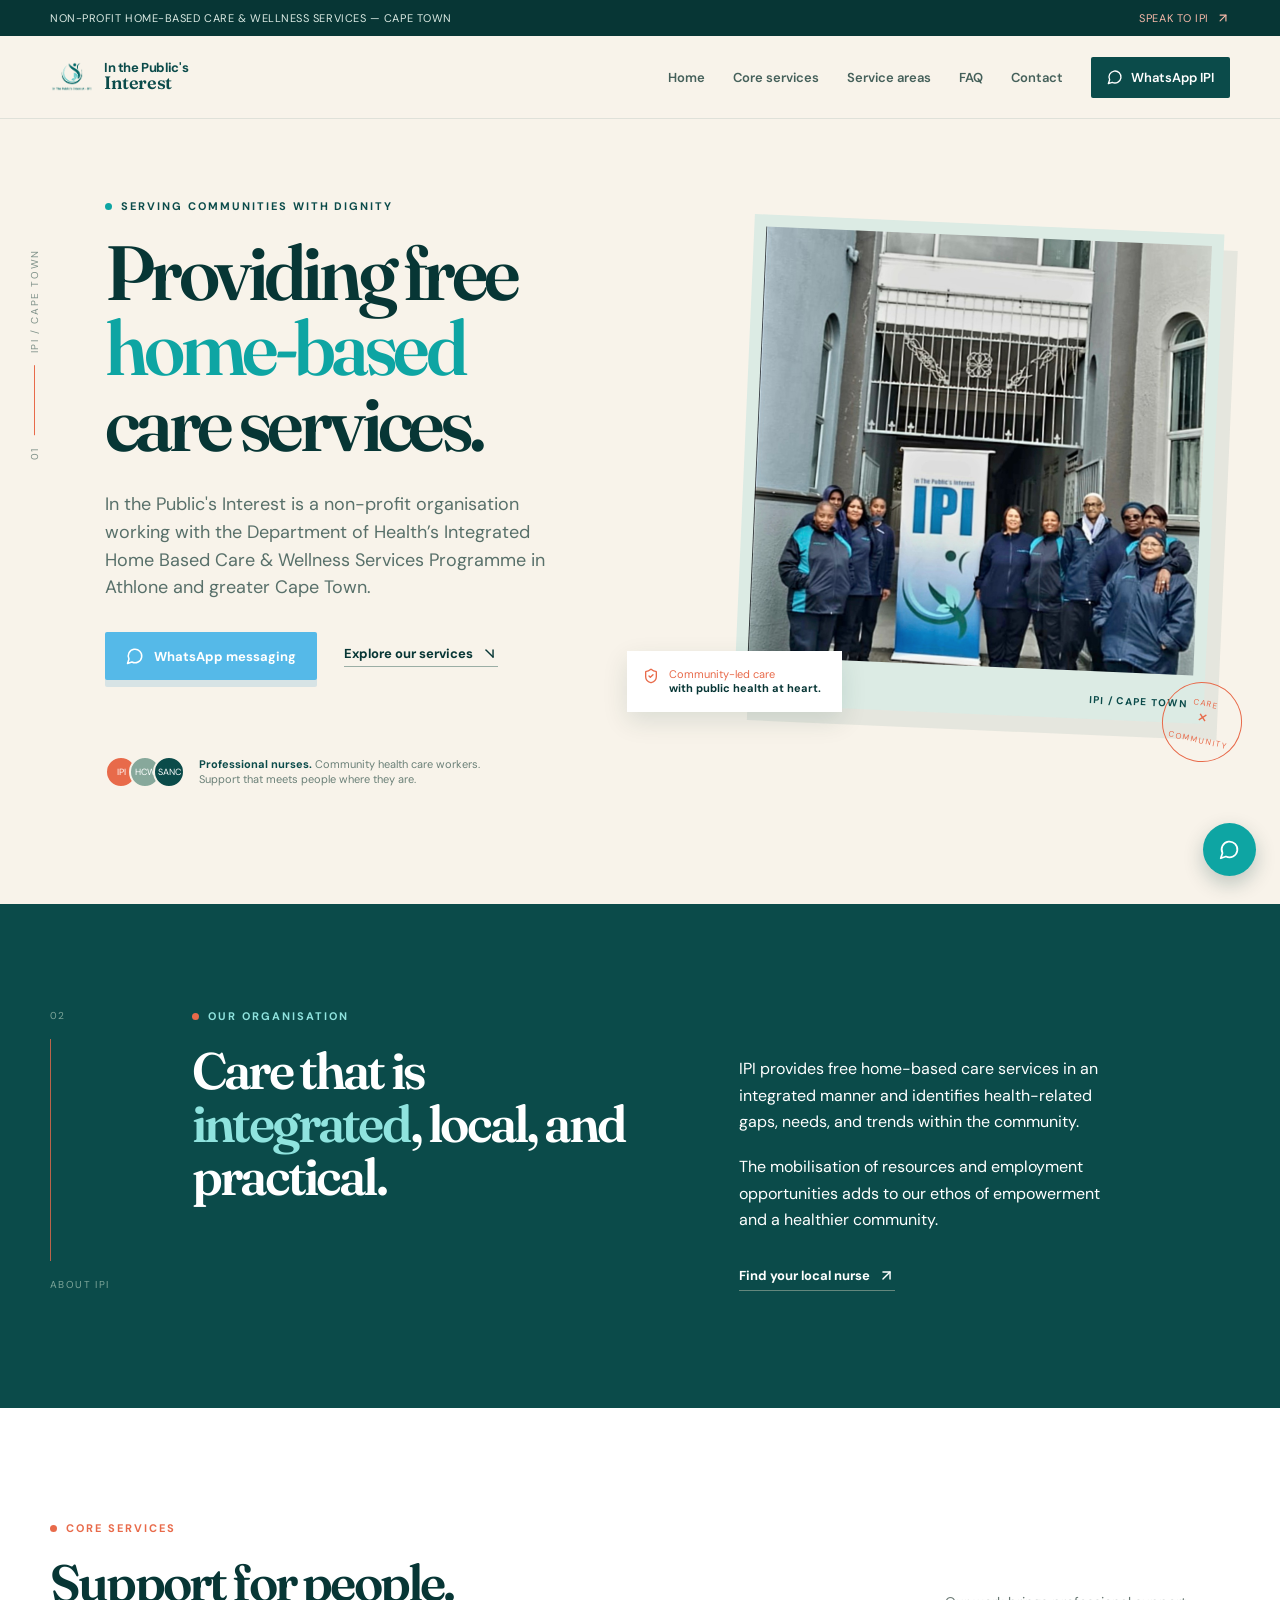
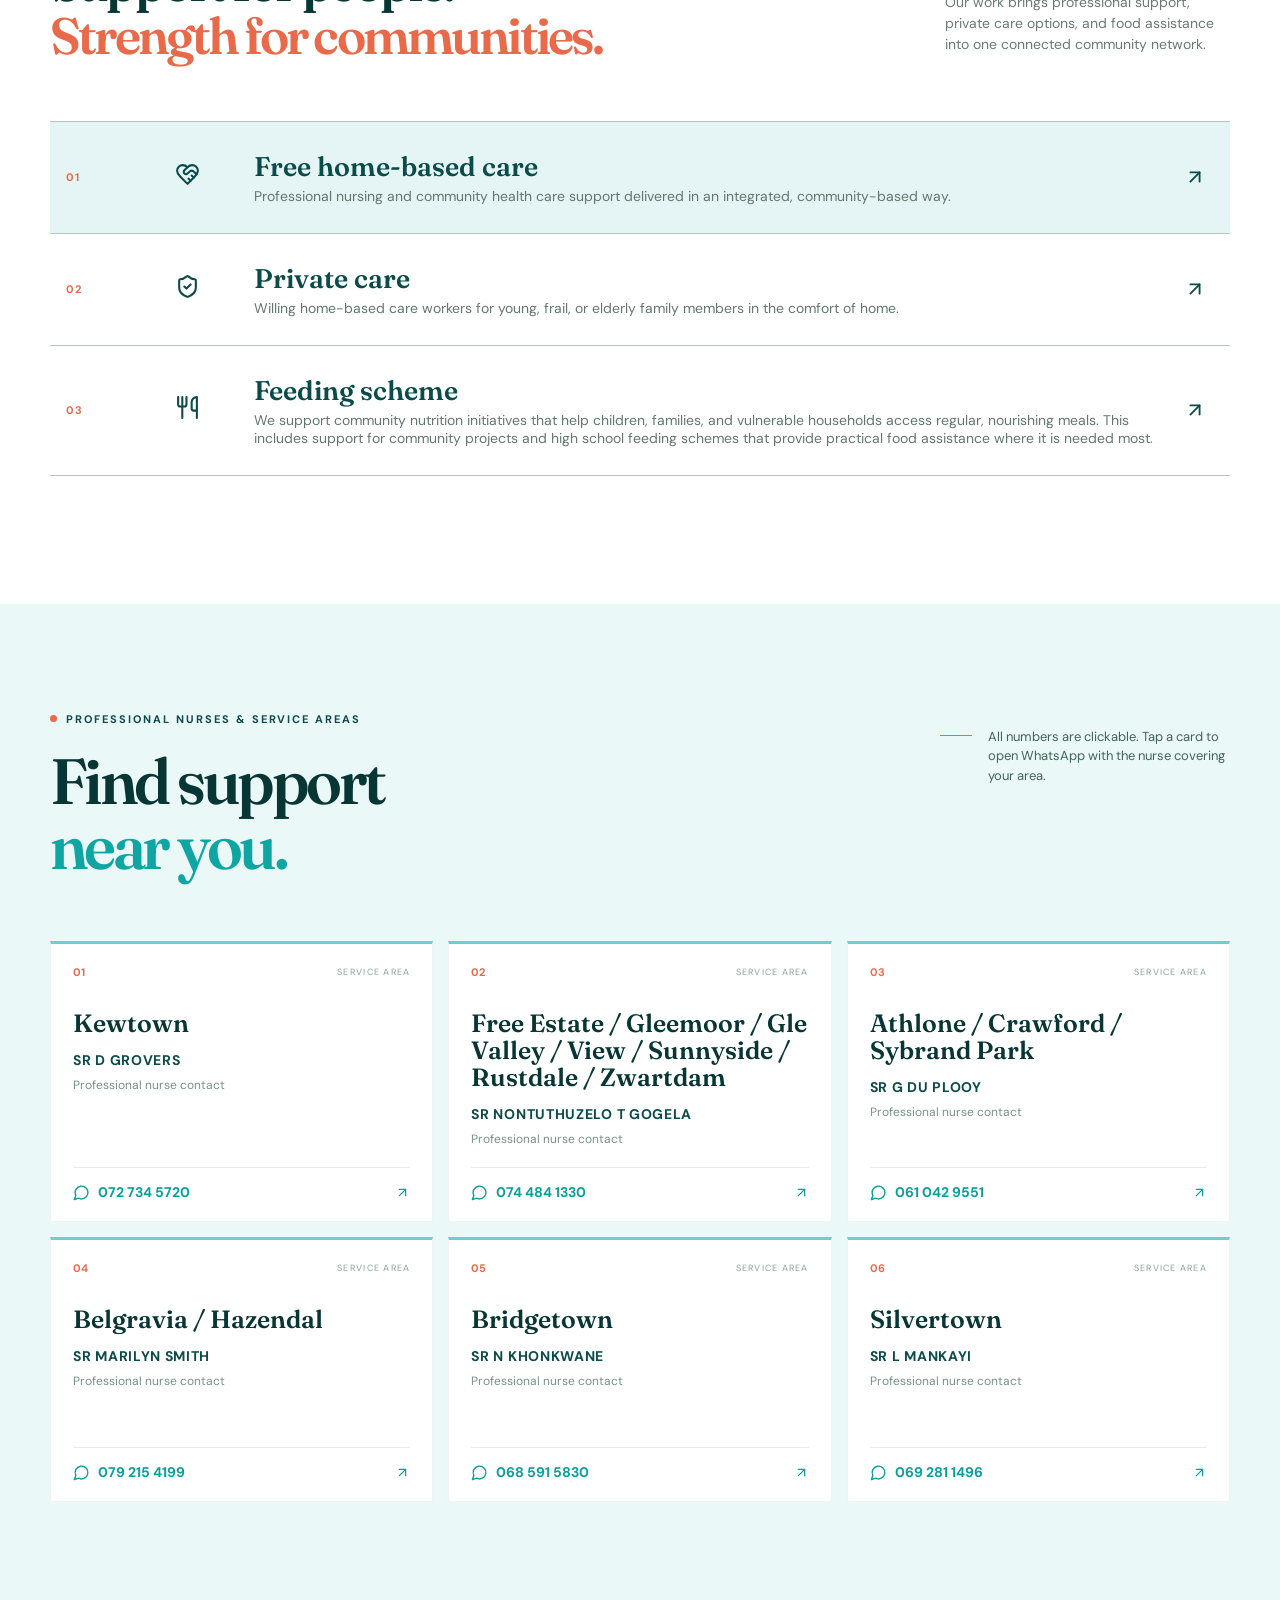
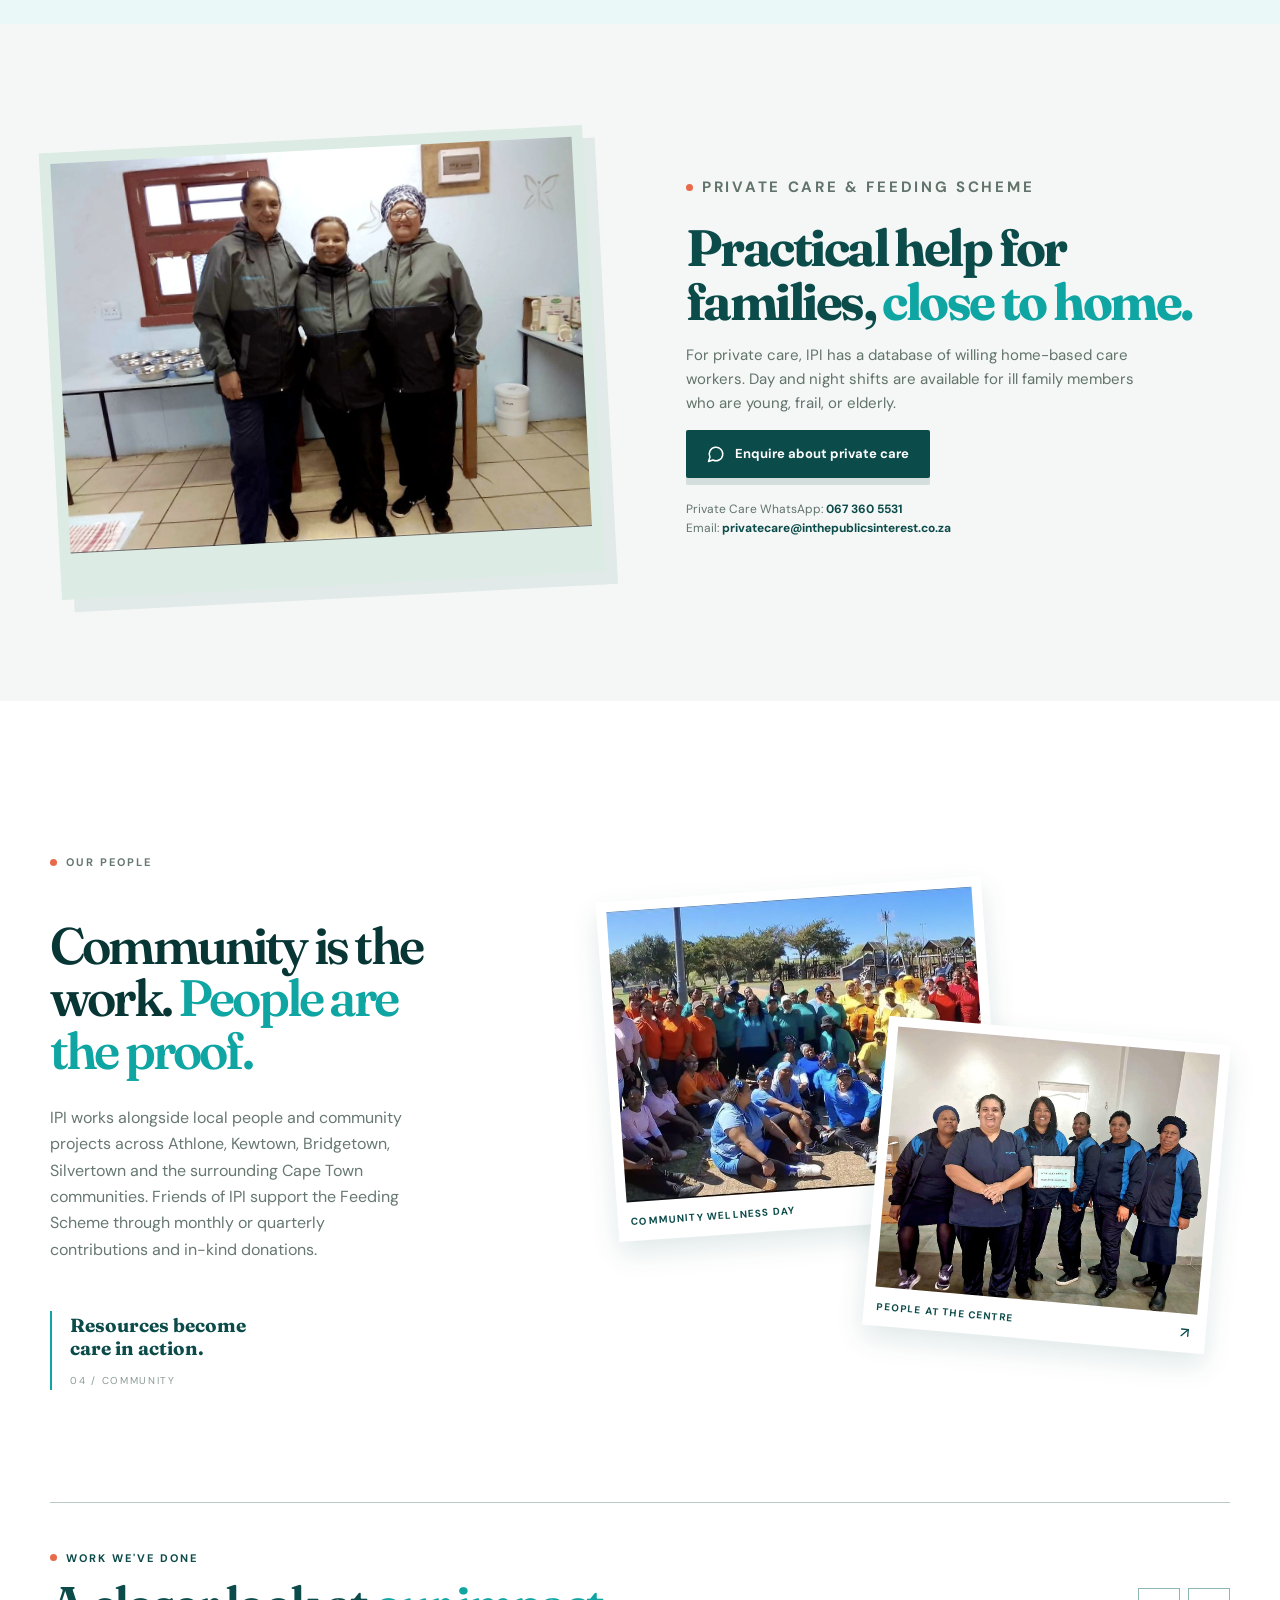
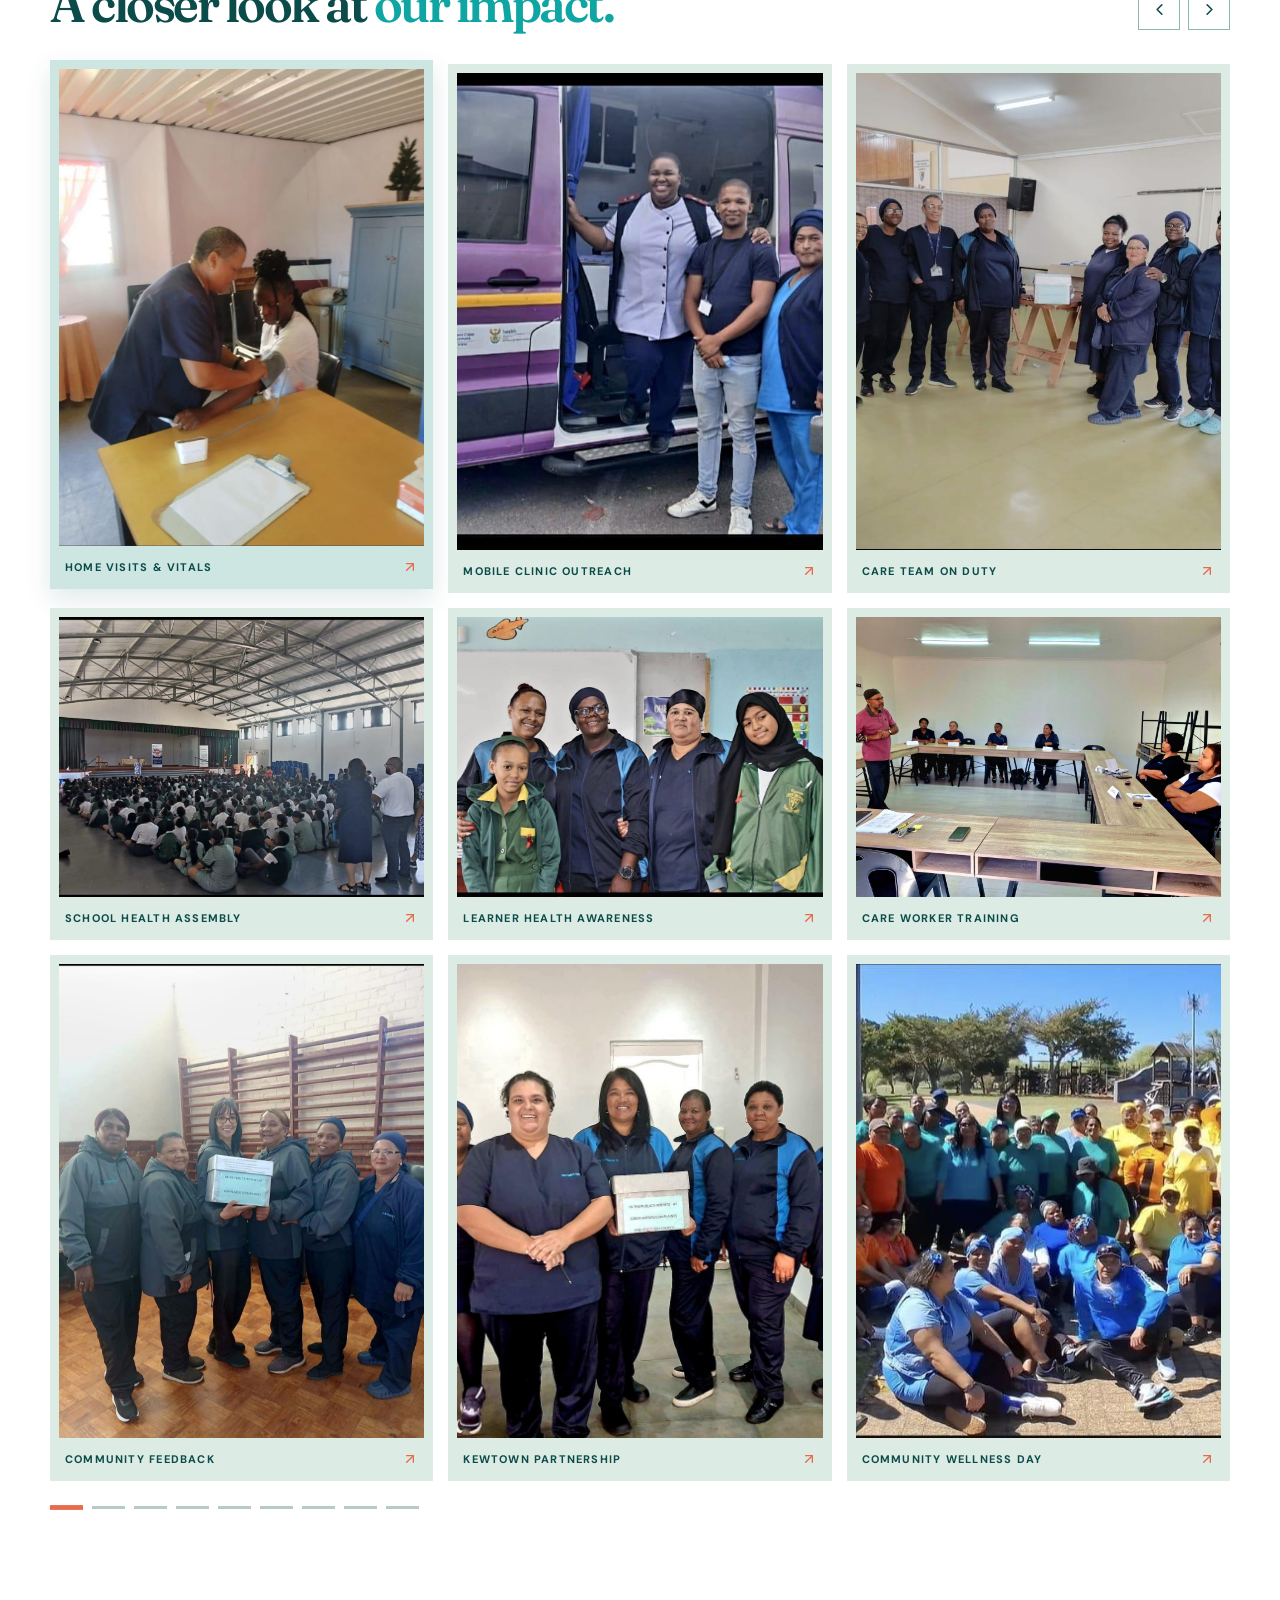
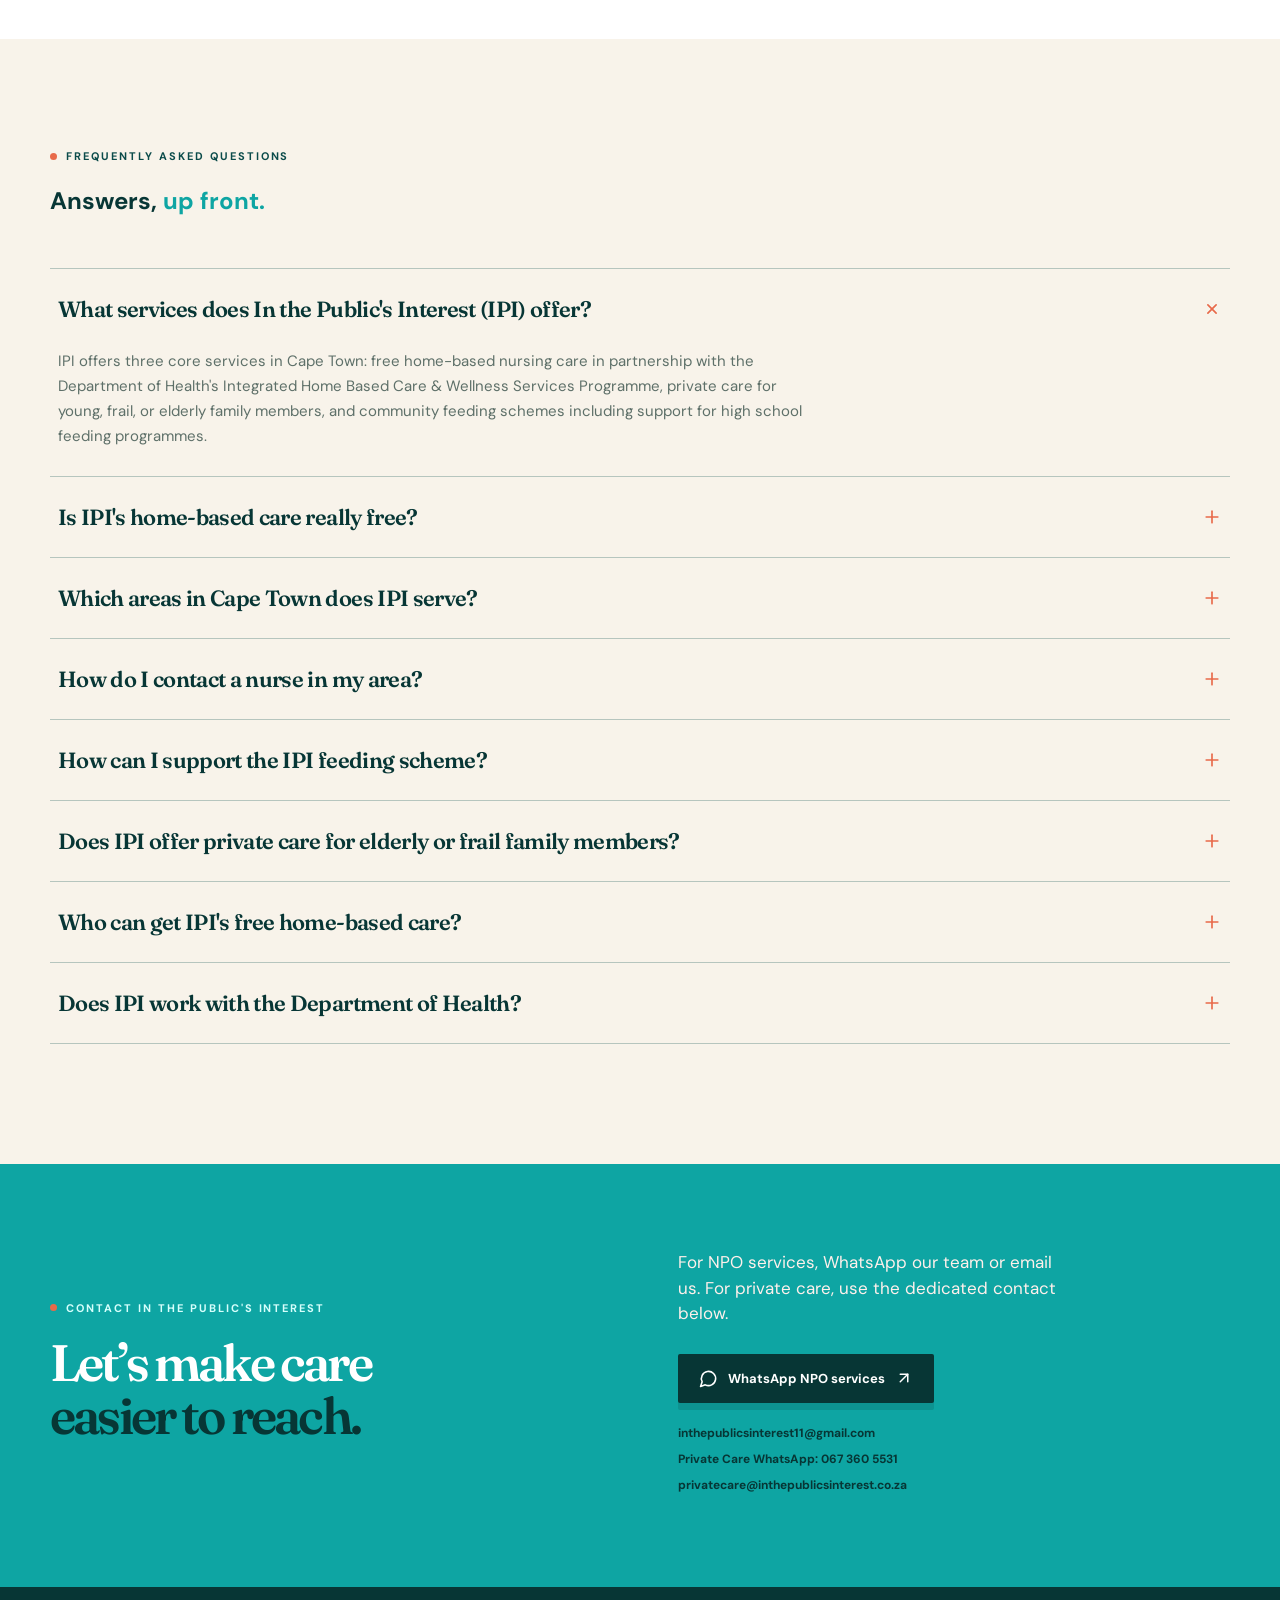
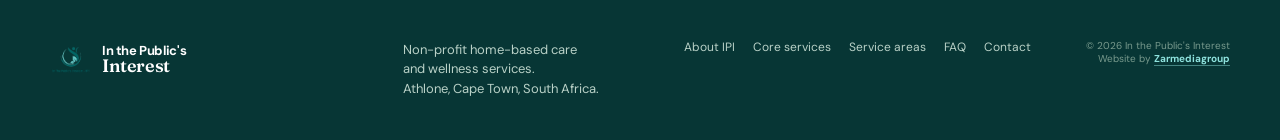
==== commit 339582a4: "Footer credit: render ZAR as a single word "ZARMediaGroup" read as three words because of the intern" ====
--- a/index.html
+++ b/index.html
@@ -749,7 +749,7 @@
           <a href="#faq">FAQ</a>
           <a href="#contact">Contact</a>
         </div>
-        <span class="footer-note">© 2026 In the Public's Interest<br />Website by <a class="footer-credit" href="https://zarmediagroup.com/" target="_blank" rel="noopener" title="ZAR Media Group — web design and development, South Africa">ZARMediaGroup</a></span>
+        <span class="footer-note">© 2026 In the Public's Interest<br />Website by <a class="footer-credit" href="https://zarmediagroup.com/" target="_blank" rel="noopener" title="ZAR Media Group — web design and development, South Africa">Zarmediagroup</a></span>
       </div>
     </footer>
 
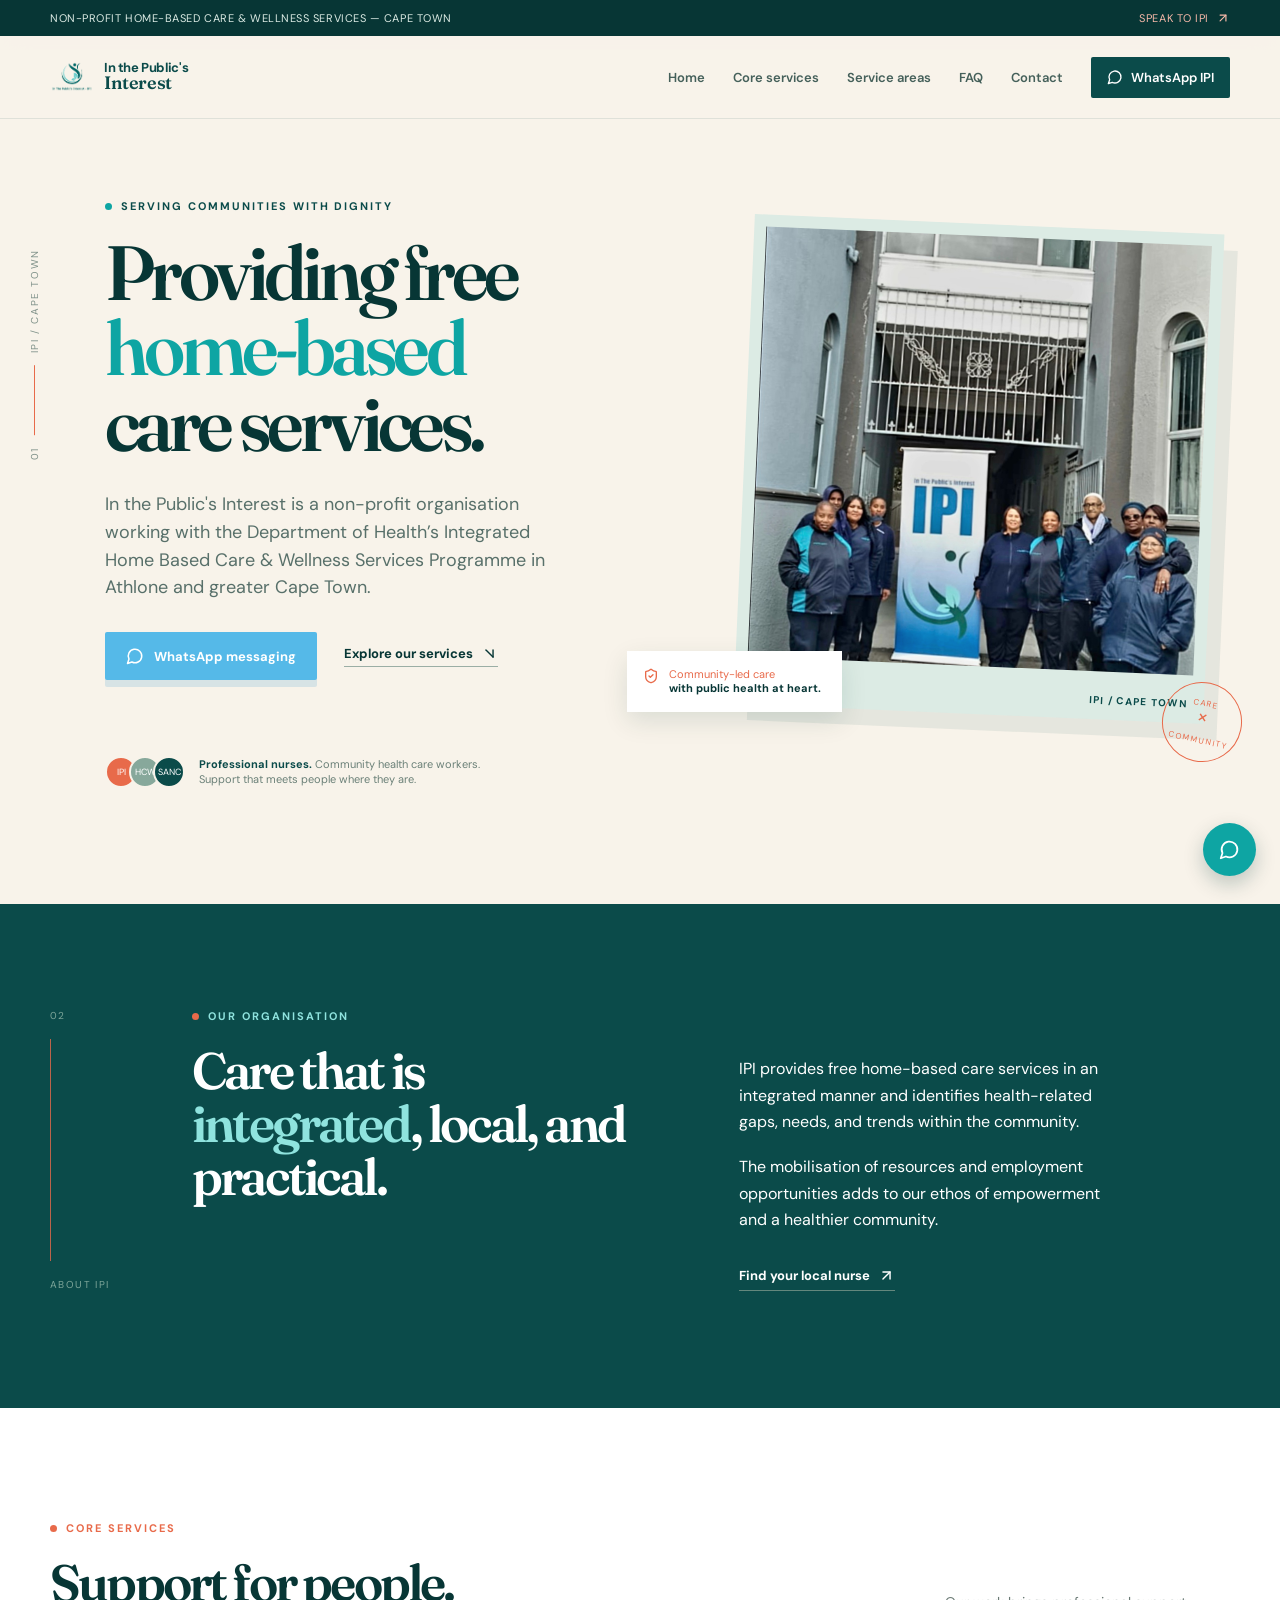
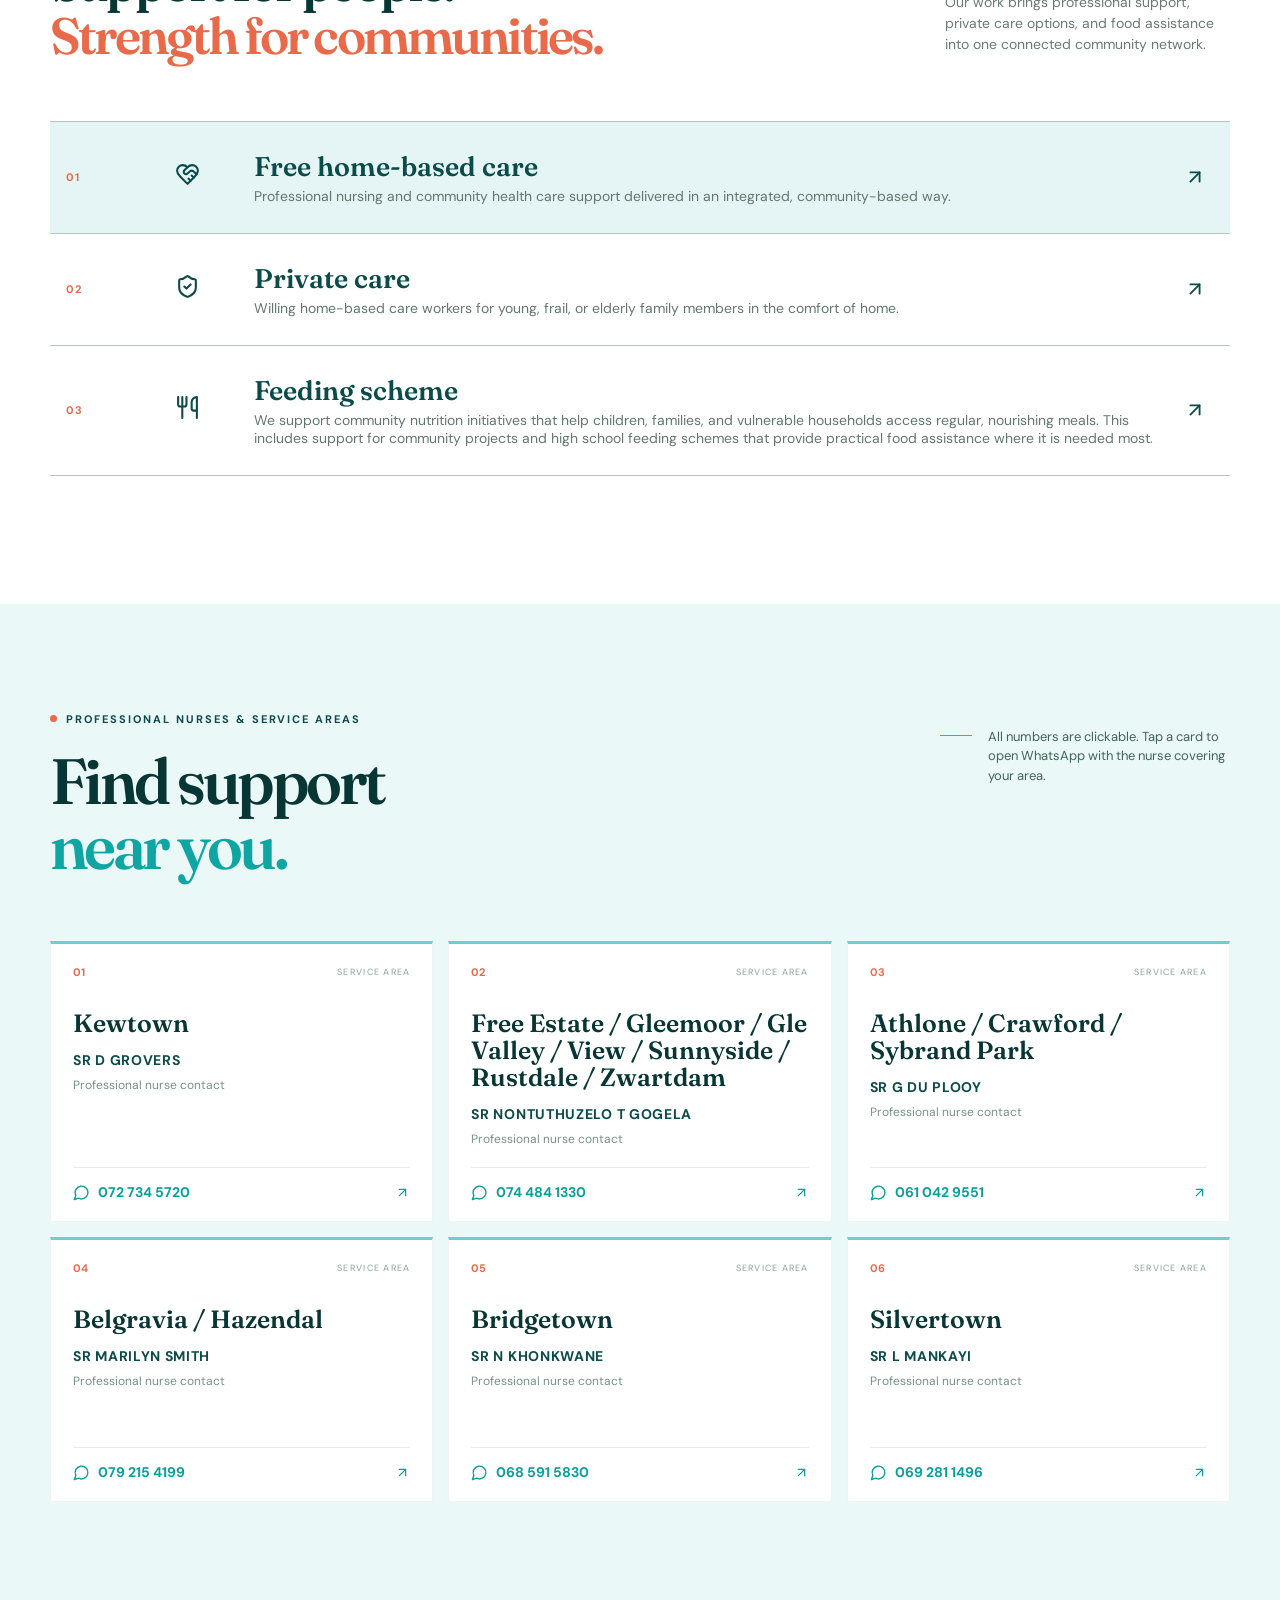
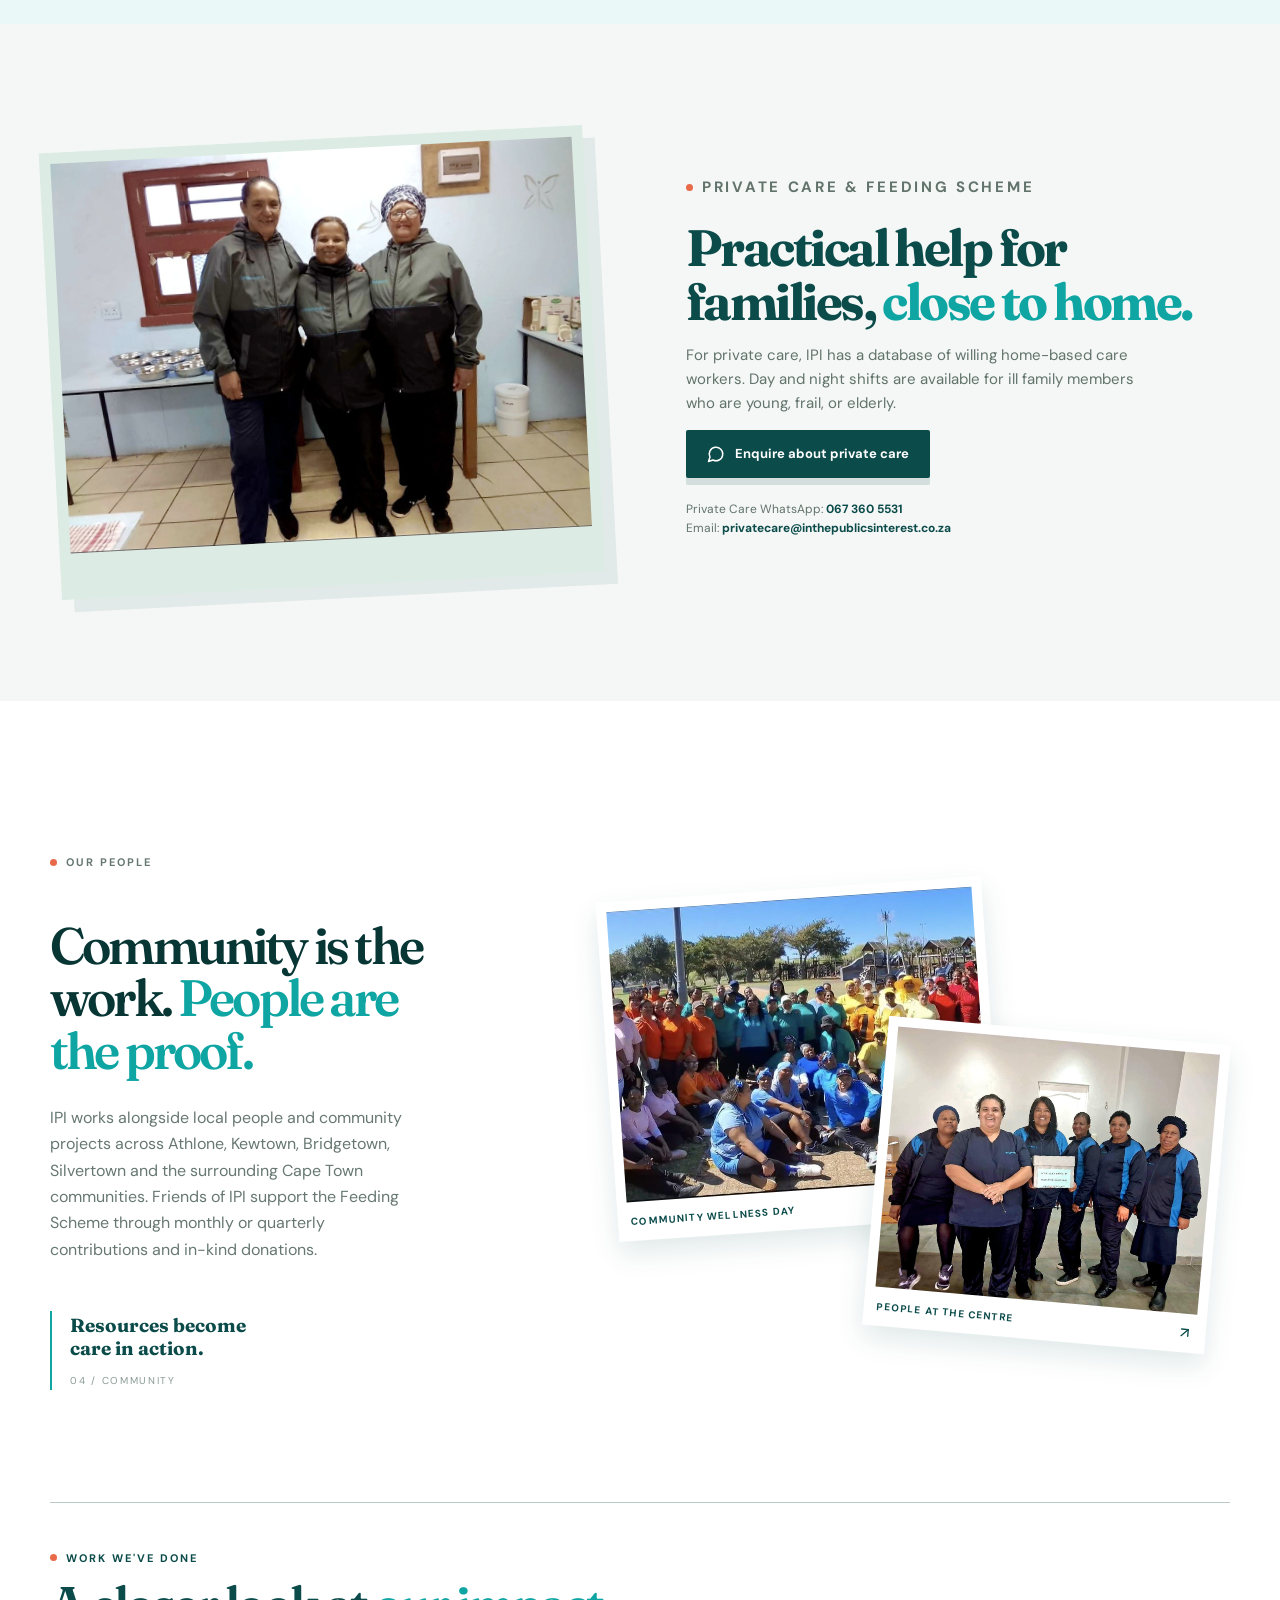
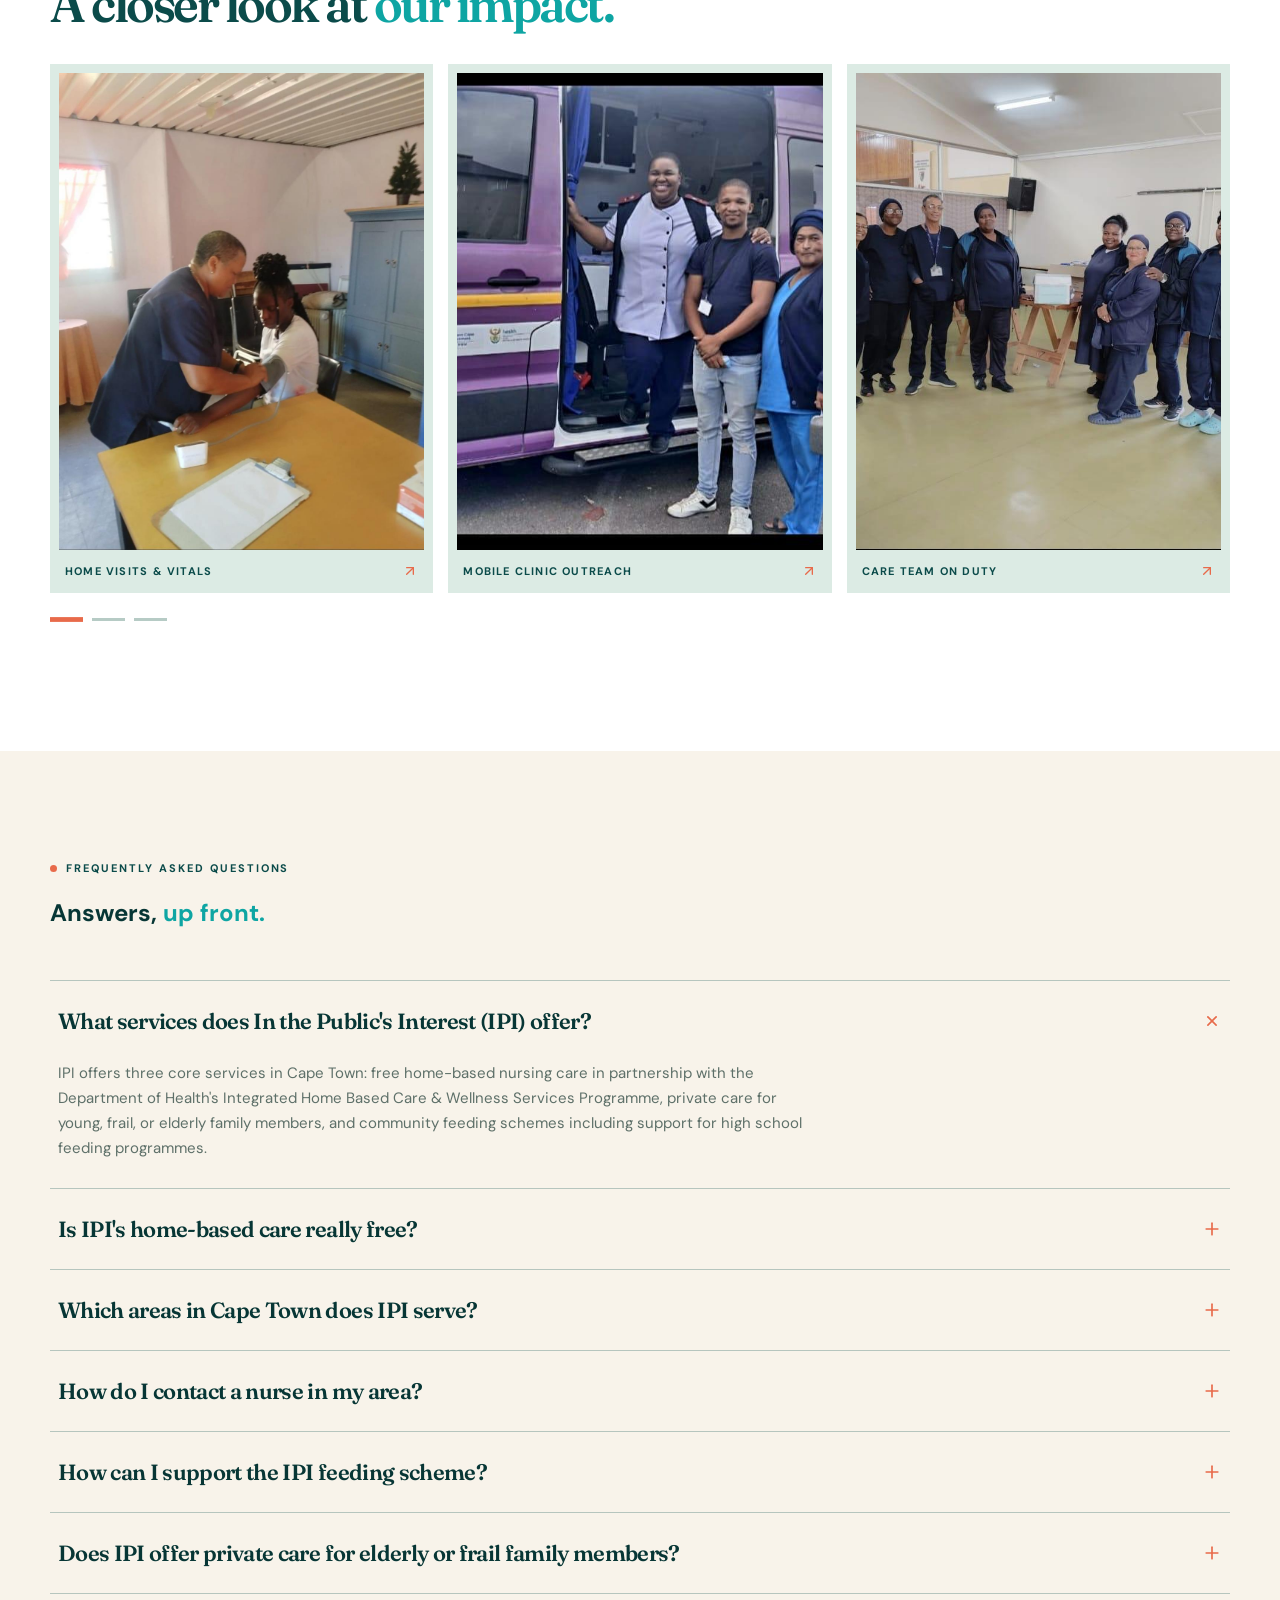
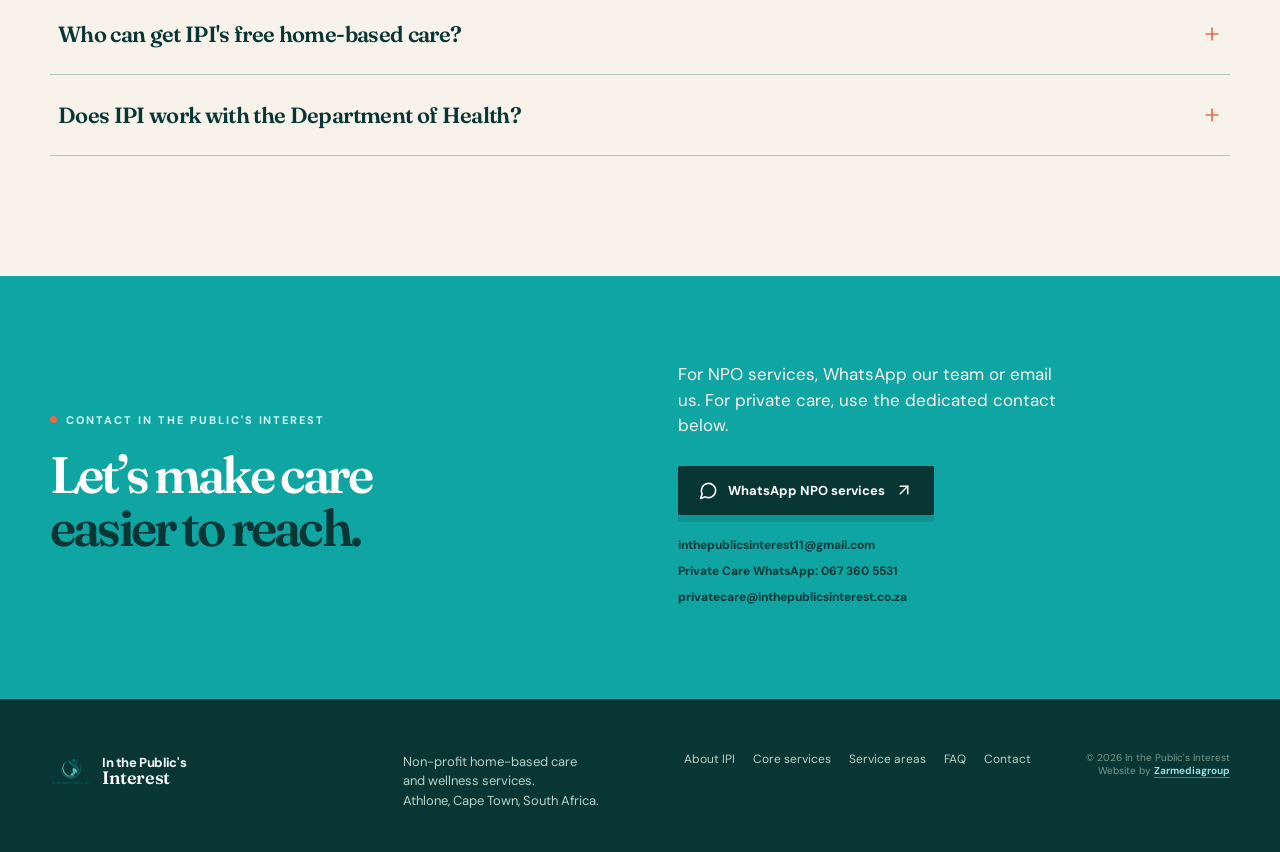
==== commit 478765e3: "Showcase becomes a carousel; SEO/AEO/GEO audit fixes Carousel - "Work we've done" is now a scroll-sn" ====
--- a/index.html
+++ b/index.html
@@ -6,8 +6,8 @@
   <meta name="viewport" content="width=device-width, initial-scale=1.0" />
 
   <!-- Primary SEO -->
-  <title>In the Public&#39;s Interest (IPI) | Free Home-Based Care &amp; Feeding Scheme in Athlone, Cape Town</title>
-  <meta name="description" content="In the Public&#39;s Interest (IPI) is a Cape Town non-profit providing free home-based nursing care, private care for the elderly and frail, and community feeding schemes across Athlone, Kewtown, Bridgetown, Silvertown, Belgravia and surrounds. WhatsApp a professional nurse in your area today." />
+  <title>Free Home-Based Care in Athlone, Cape Town | IPI</title>
+  <meta name="description" content="Free home-based nursing care, private care for frail and elderly family members, and community feeding schemes across Athlone and greater Cape Town." />
   <meta name="keywords" content="home-based care Cape Town, free home care Athlone, community nursing Cape Town, IPI, In the Public&#39;s Interest, feeding scheme Cape Town, private care for elderly Cape Town, home care nurses Athlone, NPO Cape Town, home based care Kewtown, Bridgetown nurse, Silvertown nurse, Belgravia home care, Crawford home care, Department of Health home based care, community health workers Western Cape, frail care at home Cape Town, school feeding scheme Athlone" />
   <meta name="author" content="In the Public&#39;s Interest (IPI)" />
   <meta name="publisher" content="In the Public&#39;s Interest (IPI)" />
@@ -67,19 +67,23 @@
     "@context": "https://schema.org",
     "@graph": [
       {
-        "@type": ["NGO", "MedicalOrganization"],
+        "@type": [
+          "NGO",
+          "MedicalOrganization"
+        ],
         "@id": "https://inthepublicsinterest.org/#organization",
         "name": "In the Public's Interest",
-        "alternateName": ["IPI", "In the Public's Interest NPO"],
+        "alternateName": [
+          "IPI",
+          "In the Public's Interest NPO"
+        ],
         "url": "https://inthepublicsinterest.org/",
         "logo": {
-          "@type": "ImageObject",
-          "@id": "https://inthepublicsinterest.org/#logo",
-          "url": "https://inthepublicsinterest.org/images/ipi-logo.png",
-          "contentUrl": "https://inthepublicsinterest.org/images/ipi-logo.png",
-          "caption": "In the Public's Interest (IPI) logo"
-        },
-        "image": { "@id": "https://inthepublicsinterest.org/#primaryimage" },
+          "@id": "https://inthepublicsinterest.org/#logo"
+        },
+        "image": {
+          "@id": "https://inthepublicsinterest.org/#primaryimage"
+        },
         "description": "In the Public's Interest (IPI) is a non-profit organisation providing free home-based care services in partnership with the Department of Health's Integrated Home Based Care & Wellness Services Programme, alongside private care and community feeding schemes in Cape Town.",
         "slogan": "Care that is integrated, local, and practical.",
         "email": "inthepublicsinterest11@gmail.com",
@@ -98,24 +102,74 @@
         },
         "hasMap": "https://www.google.com/maps/search/?api=1&query=Athlone%2C%20Cape%20Town%2C%20Western%20Cape",
         "areaServed": [
-          { "@type": "City", "name": "Cape Town", "containedInPlace": { "@type": "AdministrativeArea", "name": "Western Cape, South Africa" } },
-          { "@type": "Place", "name": "Athlone, Cape Town" },
-          { "@type": "Place", "name": "Kewtown, Cape Town" },
-          { "@type": "Place", "name": "Bridgetown, Cape Town" },
-          { "@type": "Place", "name": "Silvertown, Cape Town" },
-          { "@type": "Place", "name": "Belgravia, Cape Town" },
-          { "@type": "Place", "name": "Hazendal, Cape Town" },
-          { "@type": "Place", "name": "Crawford, Cape Town" },
-          { "@type": "Place", "name": "Sybrand Park, Cape Town" },
-          { "@type": "Place", "name": "Gleemoor, Cape Town" },
-          { "@type": "Place", "name": "Sunnyside, Cape Town" },
-          { "@type": "Place", "name": "Rustdale, Cape Town" },
-          { "@type": "Place", "name": "Free Estate, Cape Town" },
-          { "@type": "Place", "name": "Zwartdam, Cape Town" },
+          {
+            "@type": "City",
+            "name": "Cape Town",
+            "containedInPlace": {
+              "@type": "AdministrativeArea",
+              "name": "Western Cape, South Africa"
+            }
+          },
+          {
+            "@type": "Place",
+            "name": "Athlone, Cape Town"
+          },
+          {
+            "@type": "Place",
+            "name": "Kewtown, Cape Town"
+          },
+          {
+            "@type": "Place",
+            "name": "Bridgetown, Cape Town"
+          },
+          {
+            "@type": "Place",
+            "name": "Silvertown, Cape Town"
+          },
+          {
+            "@type": "Place",
+            "name": "Belgravia, Cape Town"
+          },
+          {
+            "@type": "Place",
+            "name": "Hazendal, Cape Town"
+          },
+          {
+            "@type": "Place",
+            "name": "Crawford, Cape Town"
+          },
+          {
+            "@type": "Place",
+            "name": "Sybrand Park, Cape Town"
+          },
+          {
+            "@type": "Place",
+            "name": "Gleemoor, Cape Town"
+          },
+          {
+            "@type": "Place",
+            "name": "Sunnyside, Cape Town"
+          },
+          {
+            "@type": "Place",
+            "name": "Rustdale, Cape Town"
+          },
+          {
+            "@type": "Place",
+            "name": "Free Estate, Cape Town"
+          },
+          {
+            "@type": "Place",
+            "name": "Zwartdam, Cape Town"
+          },
           {
             "@type": "GeoCircle",
             "name": "IPI home-based care service radius, greater Athlone",
-            "geoMidpoint": { "@type": "GeoCoordinates", "latitude": -33.9675, "longitude": 18.5022 },
+            "geoMidpoint": {
+              "@type": "GeoCoordinates",
+              "latitude": -33.9675,
+              "longitude": 18.5022
+            },
             "geoRadius": "12000"
           }
         ],
@@ -127,7 +181,11 @@
             "telephone": "+27-71-459-1746",
             "email": "inthepublicsinterest11@gmail.com",
             "areaServed": "ZA",
-            "availableLanguage": ["English", "Afrikaans", "Xhosa"]
+            "availableLanguage": [
+              "English",
+              "Afrikaans",
+              "Xhosa"
+            ]
           },
           {
             "@type": "ContactPoint",
@@ -136,7 +194,11 @@
             "telephone": "+27-67-360-5531",
             "email": "privatecare@inthepublicsinterest.co.za",
             "areaServed": "ZA",
-            "availableLanguage": ["English", "Afrikaans", "Xhosa"]
+            "availableLanguage": [
+              "English",
+              "Afrikaans",
+              "Xhosa"
+            ]
           }
         ],
         "knowsAbout": [
@@ -149,13 +211,44 @@
           "Private frail care",
           "Elderly care at home"
         ],
-        "knowsLanguage": ["en-ZA", "af-ZA", "xh-ZA"],
+        "knowsLanguage": [
+          "en-ZA",
+          "af-ZA",
+          "xh-ZA"
+        ],
         "makesOffer": [
-          { "@type": "Offer", "itemOffered": { "@id": "https://inthepublicsinterest.org/#service-home-based-care" }, "price": "0", "priceCurrency": "ZAR", "availability": "https://schema.org/InStock" },
-          { "@type": "Offer", "itemOffered": { "@id": "https://inthepublicsinterest.org/#service-private-care" } },
-          { "@type": "Offer", "itemOffered": { "@id": "https://inthepublicsinterest.org/#service-feeding-scheme" } }
+          {
+            "@type": "Offer",
+            "itemOffered": {
+              "@id": "https://inthepublicsinterest.org/#service-home-based-care"
+            },
+            "price": "0",
+            "priceCurrency": "ZAR",
+            "availability": "https://schema.org/InStock"
+          },
+          {
+            "@type": "Offer",
+            "itemOffered": {
+              "@id": "https://inthepublicsinterest.org/#service-private-care"
+            }
+          },
+          {
+            "@type": "Offer",
+            "itemOffered": {
+              "@id": "https://inthepublicsinterest.org/#service-feeding-scheme"
+            }
+          }
         ],
-        "subjectOf": { "@id": "https://inthepublicsinterest.org/#webpage" }
+        "subjectOf": {
+          "@id": "https://inthepublicsinterest.org/#webpage"
+        }
+      },
+      {
+        "@type": "ImageObject",
+        "@id": "https://inthepublicsinterest.org/#logo",
+        "url": "https://inthepublicsinterest.org/images/ipi-logo.png",
+        "contentUrl": "https://inthepublicsinterest.org/images/ipi-logo.png",
+        "caption": "In the Public's Interest (IPI) logo"
       },
       {
         "@type": "Service",
@@ -163,10 +256,22 @@
         "name": "Free home-based care",
         "serviceType": "Home-based nursing and community health care",
         "description": "Professional nursing and community health care support delivered in an integrated, community-based way at no cost, in partnership with the Department of Health's Integrated Home Based Care & Wellness Services Programme.",
-        "provider": { "@id": "https://inthepublicsinterest.org/#organization" },
-        "areaServed": { "@type": "City", "name": "Cape Town" },
-        "audience": { "@type": "Audience", "audienceType": "Residents of Athlone and surrounding Cape Town communities" },
-        "offers": { "@type": "Offer", "price": "0", "priceCurrency": "ZAR" }
+        "provider": {
+          "@id": "https://inthepublicsinterest.org/#organization"
+        },
+        "areaServed": {
+          "@type": "City",
+          "name": "Cape Town"
+        },
+        "audience": {
+          "@type": "Audience",
+          "audienceType": "Residents of Athlone and surrounding Cape Town communities"
+        },
+        "offers": {
+          "@type": "Offer",
+          "price": "0",
+          "priceCurrency": "ZAR"
+        }
       },
       {
         "@type": "Service",
@@ -174,9 +279,17 @@
         "name": "Private care",
         "serviceType": "Private home-based care placement",
         "description": "Home-based care workers for young, frail, or elderly family members, with day and night shifts available, drawn from IPI's database of willing care workers.",
-        "provider": { "@id": "https://inthepublicsinterest.org/#organization" },
-        "areaServed": { "@type": "City", "name": "Cape Town" },
-        "audience": { "@type": "Audience", "audienceType": "Families needing private care for ill, frail or elderly relatives" }
+        "provider": {
+          "@id": "https://inthepublicsinterest.org/#organization"
+        },
+        "areaServed": {
+          "@type": "City",
+          "name": "Cape Town"
+        },
+        "audience": {
+          "@type": "Audience",
+          "audienceType": "Families needing private care for ill, frail or elderly relatives"
+        }
       },
       {
         "@type": "Service",
@@ -184,8 +297,13 @@
         "name": "Feeding scheme",
         "serviceType": "Community nutrition and feeding scheme",
         "description": "Community nutrition support including community projects and high school feeding schemes across Cape Town, funded by Friends of IPI through monthly or quarterly contributions and in-kind food donations.",
-        "provider": { "@id": "https://inthepublicsinterest.org/#organization" },
-        "areaServed": { "@type": "City", "name": "Cape Town" }
+        "provider": {
+          "@id": "https://inthepublicsinterest.org/#organization"
+        },
+        "areaServed": {
+          "@type": "City",
+          "name": "Cape Town"
+        }
       },
       {
         "@type": "WebSite",
@@ -193,7 +311,9 @@
         "url": "https://inthepublicsinterest.org/",
         "name": "In the Public's Interest (IPI)",
         "description": "Non-profit home-based care, private care and community feeding schemes in Athlone and greater Cape Town.",
-        "publisher": { "@id": "https://inthepublicsinterest.org/#organization" },
+        "publisher": {
+          "@id": "https://inthepublicsinterest.org/#organization"
+        },
         "inLanguage": "en-ZA"
       },
       {
@@ -211,97 +331,215 @@
         "url": "https://inthepublicsinterest.org/",
         "name": "In the Public's Interest (IPI) | Free Home-Based Care & Feeding Scheme in Athlone, Cape Town",
         "description": "Free home-based nursing care, private care for the elderly and frail, and community feeding schemes across Athlone, Kewtown, Bridgetown, Silvertown, Belgravia and surrounds in Cape Town.",
-        "isPartOf": { "@id": "https://inthepublicsinterest.org/#website" },
-        "about": { "@id": "https://inthepublicsinterest.org/#organization" },
-        "primaryImageOfPage": { "@id": "https://inthepublicsinterest.org/#primaryimage" },
-        "breadcrumb": { "@id": "https://inthepublicsinterest.org/#breadcrumb" },
+        "isPartOf": {
+          "@id": "https://inthepublicsinterest.org/#website"
+        },
+        "about": {
+          "@id": "https://inthepublicsinterest.org/#organization"
+        },
+        "primaryImageOfPage": {
+          "@id": "https://inthepublicsinterest.org/#primaryimage"
+        },
         "inLanguage": "en-ZA",
         "datePublished": "2026-08-30",
-        "dateModified": "2026-10-21",
+        "dateModified": "2026-10-22",
         "speakable": {
           "@type": "SpeakableSpecification",
-          "cssSelector": [".hero-copy h1", ".hero-lede", ".faq-list"]
+          "cssSelector": [
+            ".hero-copy h1",
+            ".hero-lede",
+            ".faq-list"
+          ]
         },
         "significantLink": [
           "https://wa.me/27714591746",
           "https://wa.me/27673605531"
-        ]
-      },
-      {
-        "@type": "BreadcrumbList",
-        "@id": "https://inthepublicsinterest.org/#breadcrumb",
-        "itemListElement": [
-          { "@type": "ListItem", "position": 1, "name": "Home", "item": "https://inthepublicsinterest.org/" },
-          { "@type": "ListItem", "position": 2, "name": "Core services", "item": "https://inthepublicsinterest.org/#services" },
-          { "@type": "ListItem", "position": 3, "name": "Service areas", "item": "https://inthepublicsinterest.org/#nurses" },
-          { "@type": "ListItem", "position": 4, "name": "Our work", "item": "https://inthepublicsinterest.org/#gallery" },
-          { "@type": "ListItem", "position": 5, "name": "FAQ", "item": "https://inthepublicsinterest.org/#faq" },
-          { "@type": "ListItem", "position": 6, "name": "Contact", "item": "https://inthepublicsinterest.org/#contact" }
-        ]
+        ],
+        "hasPart": {
+          "@id": "https://inthepublicsinterest.org/#sections"
+        }
       },
       {
         "@type": "ImageGallery",
         "@id": "https://inthepublicsinterest.org/#gallery",
         "name": "IPI work in the community",
         "description": "Photographs of In the Public's Interest home-based care, school outreach, training and community wellness work across Cape Town.",
-        "isPartOf": { "@id": "https://inthepublicsinterest.org/#webpage" },
+        "isPartOf": {
+          "@id": "https://inthepublicsinterest.org/#webpage"
+        },
         "associatedMedia": [
-          { "@type": "ImageObject", "contentUrl": "https://inthepublicsinterest.org/images/ipi-nurse-blood-pressure-check-home-visit.jpg", "name": "Home visits and vitals", "caption": "An IPI professional nurse taking a patient's blood pressure during a home-based care visit in Cape Town" },
-          { "@type": "ImageObject", "contentUrl": "https://inthepublicsinterest.org/images/ipi-mobile-health-clinic-outreach-cape-town.jpg", "name": "Mobile clinic outreach", "caption": "IPI community health workers at a Western Cape Government Health mobile clinic vehicle in Cape Town" },
-          { "@type": "ImageObject", "contentUrl": "https://inthepublicsinterest.org/images/ipi-home-based-care-team-community-hall.jpg", "name": "Care team on duty", "caption": "The IPI home-based care team in uniform at a community hall outreach point in Athlone" },
-          { "@type": "ImageObject", "contentUrl": "https://inthepublicsinterest.org/images/ipi-school-health-assembly-cape-town.jpg", "name": "School health assembly", "caption": "IPI addressing a full school hall of learners at a health awareness assembly in Cape Town" },
-          { "@type": "ImageObject", "contentUrl": "https://inthepublicsinterest.org/images/ipi-school-outreach-learners-health-awareness.jpg", "name": "Learner health awareness", "caption": "IPI care workers with learners wearing red awareness ribbons during a school health session" },
-          { "@type": "ImageObject", "contentUrl": "https://inthepublicsinterest.org/images/ipi-care-worker-training-session-athlone.jpg", "name": "Care worker training", "caption": "IPI community health workers in a training and development session in Athlone" },
-          { "@type": "ImageObject", "contentUrl": "https://inthepublicsinterest.org/images/ipi-community-feedback-box-cape-town.jpg", "name": "Community feedback", "caption": "IPI care workers holding the compliments and complaints box at a community hall in Cape Town" },
-          { "@type": "ImageObject", "contentUrl": "https://inthepublicsinterest.org/images/ipi-care-team-afm-kewtown-church-athlone.jpg", "name": "Kewtown partnership", "caption": "The IPI care team at the AFM Kewtown Church service point in Athlone" },
-          { "@type": "ImageObject", "contentUrl": "https://inthepublicsinterest.org/images/ipi-community-wellness-day-cape-town.jpg", "name": "Community wellness day", "caption": "A community wellness day group photo with IPI care workers and residents in Cape Town" }
+          {
+            "@type": "ImageObject",
+            "contentUrl": "https://inthepublicsinterest.org/images/ipi-nurse-blood-pressure-check-home-visit.jpg",
+            "name": "Home visits and vitals",
+            "caption": "An IPI professional nurse taking a patient's blood pressure during a home-based care visit in Cape Town"
+          },
+          {
+            "@type": "ImageObject",
+            "contentUrl": "https://inthepublicsinterest.org/images/ipi-mobile-health-clinic-outreach-cape-town.jpg",
+            "name": "Mobile clinic outreach",
+            "caption": "IPI community health workers at a Western Cape Government Health mobile clinic vehicle in Cape Town"
+          },
+          {
+            "@type": "ImageObject",
+            "contentUrl": "https://inthepublicsinterest.org/images/ipi-home-based-care-team-community-hall.jpg",
+            "name": "Care team on duty",
+            "caption": "The IPI home-based care team in uniform at a community hall outreach point in Athlone"
+          },
+          {
+            "@type": "ImageObject",
+            "contentUrl": "https://inthepublicsinterest.org/images/ipi-school-health-assembly-cape-town.jpg",
+            "name": "School health assembly",
+            "caption": "IPI addressing a full school hall of learners at a health awareness assembly in Cape Town"
+          },
+          {
+            "@type": "ImageObject",
+            "contentUrl": "https://inthepublicsinterest.org/images/ipi-school-outreach-learners-health-awareness.jpg",
+            "name": "Learner health awareness",
+            "caption": "IPI care workers with learners wearing red awareness ribbons during a school health session"
+          },
+          {
+            "@type": "ImageObject",
+            "contentUrl": "https://inthepublicsinterest.org/images/ipi-care-worker-training-session-athlone.jpg",
+            "name": "Care worker training",
+            "caption": "IPI community health workers in a training and development session in Athlone"
+          },
+          {
+            "@type": "ImageObject",
+            "contentUrl": "https://inthepublicsinterest.org/images/ipi-community-feedback-box-cape-town.jpg",
+            "name": "Community feedback",
+            "caption": "IPI care workers holding the compliments and complaints box at a community hall in Cape Town"
+          },
+          {
+            "@type": "ImageObject",
+            "contentUrl": "https://inthepublicsinterest.org/images/ipi-care-team-afm-kewtown-church-athlone.jpg",
+            "name": "Kewtown partnership",
+            "caption": "The IPI care team at the AFM Kewtown Church service point in Athlone"
+          },
+          {
+            "@type": "ImageObject",
+            "contentUrl": "https://inthepublicsinterest.org/images/ipi-community-wellness-day-cape-town.jpg",
+            "name": "Community wellness day",
+            "caption": "A community wellness day group photo with IPI care workers and residents in Cape Town"
+          }
         ]
       },
       {
         "@type": "FAQPage",
         "@id": "https://inthepublicsinterest.org/#faq",
-        "isPartOf": { "@id": "https://inthepublicsinterest.org/#webpage" },
+        "isPartOf": {
+          "@id": "https://inthepublicsinterest.org/#webpage"
+        },
         "inLanguage": "en-ZA",
         "mainEntity": [
           {
             "@type": "Question",
             "name": "What services does In the Public's Interest (IPI) offer?",
-            "acceptedAnswer": { "@type": "Answer", "text": "IPI offers three core services in Cape Town: free home-based nursing care in partnership with the Department of Health's Integrated Home Based Care & Wellness Services Programme, private care for young, frail, or elderly family members, and community feeding schemes including support for high school feeding programmes." }
+            "acceptedAnswer": {
+              "@type": "Answer",
+              "text": "IPI offers three core services in Cape Town: free home-based nursing care in partnership with the Department of Health's Integrated Home Based Care & Wellness Services Programme, private care for young, frail, or elderly family members, and community feeding schemes including support for high school feeding programmes."
+            }
           },
           {
             "@type": "Question",
             "name": "Is IPI's home-based care really free?",
-            "acceptedAnswer": { "@type": "Answer", "text": "Yes. IPI is a non-profit organisation and its integrated home-based care services are provided free of charge to communities. Private care placements, arranged separately through IPI's database of care workers, are a paid service." }
+            "acceptedAnswer": {
+              "@type": "Answer",
+              "text": "Yes. IPI is a non-profit organisation and its integrated home-based care services are provided free of charge to communities. Private care placements, arranged separately through IPI's database of care workers, are a paid service."
+            }
           },
           {
             "@type": "Question",
             "name": "Which areas in Cape Town does IPI serve?",
-            "acceptedAnswer": { "@type": "Answer", "text": "IPI's professional nurses cover Athlone and surrounding areas including Kewtown, Free Estate, Gleemoor, Gle Valley, View, Sunnyside, Rustdale, Zwartdam, Crawford, Sybrand Park, Belgravia, Hazendal, Bridgetown, and Silvertown." }
+            "acceptedAnswer": {
+              "@type": "Answer",
+              "text": "IPI's professional nurses cover Athlone and surrounding areas including Kewtown, Free Estate, Gleemoor, Gle Valley, View, Sunnyside, Rustdale, Zwartdam, Crawford, Sybrand Park, Belgravia, Hazendal, Bridgetown, and Silvertown."
+            }
           },
           {
             "@type": "Question",
             "name": "How do I contact a nurse in my area?",
-            "acceptedAnswer": { "@type": "Answer", "text": "Each service area has a dedicated professional nurse who can be reached directly on WhatsApp. Visit the Service Areas section of the IPI website, find your area, and tap the number to open a WhatsApp chat, or WhatsApp IPI's main line on 071 459 1746." }
+            "acceptedAnswer": {
+              "@type": "Answer",
+              "text": "Each service area has a dedicated professional nurse who can be reached directly on WhatsApp. Visit the Service Areas section of the IPI website, find your area, and tap the number to open a WhatsApp chat, or WhatsApp IPI's main line on 071 459 1746."
+            }
           },
           {
             "@type": "Question",
             "name": "How can I support the IPI feeding scheme?",
-            "acceptedAnswer": { "@type": "Answer", "text": "Friends of IPI support the feeding scheme through monthly or quarterly contributions and in-kind food donations. Contributions are turned into practical food support for community projects and high school feeding schemes across Cape Town. WhatsApp 071 459 1746 or email inthepublicsinterest11@gmail.com to get involved." }
+            "acceptedAnswer": {
+              "@type": "Answer",
+              "text": "Friends of IPI support the feeding scheme through monthly or quarterly contributions and in-kind food donations. Contributions are turned into practical food support for community projects and high school feeding schemes across Cape Town. WhatsApp 071 459 1746 or email inthepublicsinterest11@gmail.com to get involved."
+            }
           },
           {
             "@type": "Question",
             "name": "Does IPI offer private care for elderly or frail family members?",
-            "acceptedAnswer": { "@type": "Answer", "text": "Yes. IPI keeps a database of willing home-based care workers for private placements. Day and night shifts are available for ill family members who are young, frail, or elderly. WhatsApp 067 360 5531 or email privatecare@inthepublicsinterest.co.za to enquire." }
+            "acceptedAnswer": {
+              "@type": "Answer",
+              "text": "Yes. IPI keeps a database of willing home-based care workers for private placements. Day and night shifts are available for ill family members who are young, frail, or elderly. WhatsApp 067 360 5531 or email privatecare@inthepublicsinterest.co.za to enquire."
+            }
           },
           {
             "@type": "Question",
             "name": "Who can get IPI's free home-based care?",
-            "acceptedAnswer": { "@type": "Answer", "text": "IPI's free integrated home-based care is for people living in the Cape Town communities IPI covers, centred on Athlone and the surrounding areas. The professional nurse assigned to your area is the starting point: WhatsApp the number listed for your area, or IPI's main line on 071 459 1746, and the nurse will explain what support is available." }
+            "acceptedAnswer": {
+              "@type": "Answer",
+              "text": "IPI's free integrated home-based care is for people living in the Cape Town communities IPI covers, centred on Athlone and the surrounding areas. The professional nurse assigned to your area is the starting point: WhatsApp the number listed for your area, or IPI's main line on 071 459 1746, and the nurse will explain what support is available."
+            }
           },
           {
             "@type": "Question",
             "name": "Does IPI work with the Department of Health?",
-            "acceptedAnswer": { "@type": "Answer", "text": "Yes. IPI's free home-based care is delivered in partnership with the Department of Health's Integrated Home Based Care & Wellness Services Programme, which is what allows the service to be offered to communities at no cost." }
+            "acceptedAnswer": {
+              "@type": "Answer",
+              "text": "Yes. IPI's free home-based care is delivered in partnership with the Department of Health's Integrated Home Based Care & Wellness Services Programme, which is what allows the service to be offered to communities at no cost."
+            }
+          }
+        ]
+      },
+      {
+        "@type": "ItemList",
+        "@id": "https://inthepublicsinterest.org/#sections",
+        "name": "Sections of the IPI home page",
+        "itemListOrder": "https://schema.org/ItemListOrderAscending",
+        "numberOfItems": 6,
+        "itemListElement": [
+          {
+            "@type": "SiteNavigationElement",
+            "position": 1,
+            "name": "Core services",
+            "url": "https://inthepublicsinterest.org/#services"
+          },
+          {
+            "@type": "SiteNavigationElement",
+            "position": 2,
+            "name": "Service areas",
+            "url": "https://inthepublicsinterest.org/#nurses"
+          },
+          {
+            "@type": "SiteNavigationElement",
+            "position": 3,
+            "name": "Private care & feeding scheme",
+            "url": "https://inthepublicsinterest.org/#private-care"
+          },
+          {
+            "@type": "SiteNavigationElement",
+            "position": 4,
+            "name": "Our work",
+            "url": "https://inthepublicsinterest.org/#gallery"
+          },
+          {
+            "@type": "SiteNavigationElement",
+            "position": 5,
+            "name": "FAQ",
+            "url": "https://inthepublicsinterest.org/#faq"
+          },
+          {
+            "@type": "SiteNavigationElement",
+            "position": 6,
+            "name": "Contact",
+            "url": "https://inthepublicsinterest.org/#contact"
           }
         ]
       }
@@ -576,13 +814,9 @@
               <p class="section-kicker"><span class="kicker-dot"></span>Work we&#39;ve done</p>
               <h3>A closer look at <span>our impact.</span></h3>
             </div>
-            <div class="showcase-controls">
-              <button type="button" id="showcasePrev" aria-label="Previous project image"><svg xmlns="http://www.w3.org/2000/svg" width="19" height="19" viewBox="0 0 24 24" fill="none" stroke="currentColor" stroke-width="2" stroke-linecap="round" stroke-linejoin="round" aria-hidden="true"><path d="m15 18-6-6 6-6"/></svg></button>
-              <button type="button" id="showcaseNext" aria-label="Next project image"><svg xmlns="http://www.w3.org/2000/svg" width="19" height="19" viewBox="0 0 24 24" fill="none" stroke="currentColor" stroke-width="2" stroke-linecap="round" stroke-linejoin="round" aria-hidden="true"><path d="m9 18 6-6-6-6"/></svg></button>
-            </div>
-          </div>
-          <div class="showcase-grid" id="showcaseGrid" aria-label="IPI work showcase images">
-            <figure class="showcase-tile is-active">
+          </div>
+          <div class="showcase-track" id="showcaseTrack" tabindex="0" role="region" aria-label="IPI work showcase: nine photographs. Scroll sideways, or use the buttons below.">
+            <figure class="showcase-tile">
               <img src="images/ipi-nurse-blood-pressure-check-home-visit.jpg" alt="An IPI professional nurse taking a young patient&#39;s blood pressure during a home-based care visit in Cape Town" width="980" height="1280" loading="lazy" decoding="async" />
               <figcaption><span>Home visits &amp; vitals</span>
                 <svg xmlns="http://www.w3.org/2000/svg" width="16" height="16" viewBox="0 0 24 24" fill="none" stroke="currentColor" stroke-width="2" stroke-linecap="round" stroke-linejoin="round" aria-hidden="true"><path d="M7 7h10v10"/><path d="M7 17 17 7"/></svg>
@@ -637,16 +871,16 @@
               </figcaption>
             </figure>
           </div>
-          <div class="showcase-dots" id="showcaseDots" role="tablist" aria-label="Work showcase slides">
-            <button class="is-active" aria-label="Show home visits and vitals" role="tab" aria-selected="true"><span></span></button>
-            <button aria-label="Show mobile clinic outreach" role="tab" aria-selected="false"><span></span></button>
-            <button aria-label="Show the care team on duty" role="tab" aria-selected="false"><span></span></button>
-            <button aria-label="Show the school health assembly" role="tab" aria-selected="false"><span></span></button>
-            <button aria-label="Show learner health awareness" role="tab" aria-selected="false"><span></span></button>
-            <button aria-label="Show care worker training" role="tab" aria-selected="false"><span></span></button>
-            <button aria-label="Show community feedback" role="tab" aria-selected="false"><span></span></button>
-            <button aria-label="Show the Kewtown partnership" role="tab" aria-selected="false"><span></span></button>
-            <button aria-label="Show the community wellness day" role="tab" aria-selected="false"><span></span></button>
+          <div class="showcase-dots" id="showcaseDots" role="group" aria-label="Jump to a showcase photograph">
+            <button type="button" class="is-active" aria-current="true" aria-label="Go to slide"><span></span></button>
+            <button type="button" aria-label="Go to slide"><span></span></button>
+            <button type="button" aria-label="Go to slide"><span></span></button>
+            <button type="button" aria-label="Go to slide"><span></span></button>
+            <button type="button" aria-label="Go to slide"><span></span></button>
+            <button type="button" aria-label="Go to slide"><span></span></button>
+            <button type="button" aria-label="Go to slide"><span></span></button>
+            <button type="button" aria-label="Go to slide"><span></span></button>
+            <button type="button" aria-label="Go to slide"><span></span></button>
           </div>
         </div>
       </section>
@@ -773,21 +1007,65 @@
       toggle.addEventListener('click', function () { setMenu(!nav.classList.contains('is-open')); });
       nav.querySelectorAll('a').forEach(function (link) { link.addEventListener('click', function () { setMenu(false); }); });
 
-      var tiles = Array.prototype.slice.call(document.querySelectorAll('#showcaseGrid .showcase-tile'));
+      var track = document.getElementById('showcaseTrack');
       var dots = Array.prototype.slice.call(document.querySelectorAll('#showcaseDots button'));
-      var active = 0;
-      function setActive(index) {
-        active = (index + tiles.length) % tiles.length;
-        tiles.forEach(function (tile, i) { tile.classList.toggle('is-active', i === active); });
+      var tiles = Array.prototype.slice.call(track.querySelectorAll('.showcase-tile'));
+      var syncTimer;
+
+      // How many tiles fit at the current breakpoint, and how many pages that makes.
+      // Measured rather than hard-coded so it follows the CSS instead of duplicating it.
+      function metrics() {
+        var first = tiles[0].getBoundingClientRect();
+        var stride = tiles.length > 1
+          ? tiles[1].getBoundingClientRect().left - first.left
+          : first.width;
+        var per = Math.max(1, Math.round(track.clientWidth / stride));
+        return { stride: stride, per: per, pages: Math.ceil(tiles.length / per) };
+      }
+
+      // Offsets are taken from getBoundingClientRect, not offsetLeft: the tiles are
+      // position:relative, so their offsetParent is not the track.
+      function leadingTile() {
+        var edge = track.getBoundingClientRect().left, lead = 0, best = Infinity;
+        tiles.forEach(function (tile, i) {
+          var gap = Math.abs(tile.getBoundingClientRect().left - edge);
+          if (gap < best) { best = gap; lead = i; }
+        });
+        return lead;
+      }
+
+      function sync() {
+        var m = metrics();
+        var atEnd = track.scrollLeft >= track.scrollWidth - track.clientWidth - 2;
+        var page = atEnd ? m.pages - 1 : Math.min(m.pages - 1, Math.floor(leadingTile() / m.per));
         dots.forEach(function (dot, i) {
-          dot.classList.toggle('is-active', i === active);
-          dot.setAttribute('aria-selected', String(i === active));
+          var used = i < m.pages;
+          dot.hidden = !used;
+          dot.classList.toggle('is-active', used && i === page);
+          if (used) { dot.setAttribute('aria-label', 'Go to slide ' + (i + 1) + ' of ' + m.pages); }
+          if (used && i === page) { dot.setAttribute('aria-current', 'true'); }
+          else { dot.removeAttribute('aria-current'); }
         });
       }
-      tiles.forEach(function (tile, i) { tile.addEventListener('click', function () { setActive(i); }); });
-      dots.forEach(function (dot, i) { dot.addEventListener('click', function () { setActive(i); }); });
-      document.getElementById('showcasePrev').addEventListener('click', function () { setActive(active - 1); });
-      document.getElementById('showcaseNext').addEventListener('click', function () { setActive(active + 1); });
+
+      function goToPage(k) {
+        var m = metrics();
+        var tile = tiles[Math.min(tiles.length - 1, k * m.per)];
+        var left = track.scrollLeft + (tile.getBoundingClientRect().left - track.getBoundingClientRect().left);
+        if (track.scrollTo) { track.scrollTo({ left: left, behavior: 'smooth' }); }
+        else { track.scrollLeft = left; }
+      }
+
+      dots.forEach(function (dot, i) { dot.addEventListener('click', function () { goToPage(i); }); });
+      track.addEventListener('scroll', function () {
+        clearTimeout(syncTimer);
+        syncTimer = setTimeout(sync, 70);
+      }, { passive: true });
+      window.addEventListener('resize', function () {
+        clearTimeout(syncTimer);
+        syncTimer = setTimeout(sync, 120);
+      });
+      sync();
     })();
   </script>
 </body>
--- a/assets/styles.css
+++ b/assets/styles.css
@@ -40,10 +40,10 @@
 @media (max-width:640px) { .reference-brand img { width:38px; height:38px; }.reference-brand span { font-size:12px; }.reference-brand em { font-size:16px; }.reference-hero { padding-top:62px; }.private-section { padding:78px 0 88px; }.private-photo img { height:275px; } }
 
 /* Work showcase: client-editable project storytelling below the community statement. */
-.work-showcase { margin-top:112px; padding-top:48px; border-top:1px solid #B9CBC4; }.showcase-heading { display:flex; align-items:flex-end; justify-content:space-between; gap:30px; }.showcase-heading .section-kicker { color:#0B4B4A; margin-bottom:13px; }.showcase-heading h3 { color:#0B4B4A; font-family:'Fraunces',serif; font-weight:600; font-size:clamp(34px,4vw,50px); letter-spacing:-.05em; line-height:1.05; margin:0; }.showcase-heading h3 span { color:#0EA5A3; }.showcase-controls { display:flex; gap:8px; }.showcase-controls button { width:42px; height:42px; display:grid; place-items:center; border:1px solid #8DB8B2; background:transparent; color:#0B4B4A; transition:background .2s, color .2s, transform .16s; }.showcase-controls button:hover { background:#0B4B4A; color:#fff; }.showcase-controls button:active { transform:scale(.96); }.showcase-dots { display:flex; flex-wrap:wrap; gap:9px; margin-top:20px; }.showcase-dots button { border:0; background:none; padding:5px 0; width:33px; }.showcase-dots button span { display:block; height:3px; width:100%; background:#B6CBC5; transition:background .2s, transform .2s; }.showcase-dots button.is-active span { background:#E86A4A; transform:scaleY(1.6); }.showcase-dots button:hover span { background:#0B4B4A; }
-.showcase-grid { display:grid; grid-template-columns:repeat(3,1fr); gap:15px; margin-top:34px; }.showcase-tile { position:relative; min-height:270px; margin:0; padding:9px 9px 43px; background:#DCEBE4; cursor:pointer; overflow:hidden; transition:transform .2s, box-shadow .2s, background .2s; }.showcase-tile:hover, .showcase-tile.is-active { transform:translateY(-4px); box-shadow:0 10px 24px rgba(11,75,74,.12); background:#CDE6E2; }.showcase-tile img { display:block; width:100%; height:100%; min-height:218px; object-fit:cover; }.showcase-tile figcaption { position:absolute; bottom:14px; left:15px; right:15px; display:flex; align-items:center; justify-content:space-between; color:#0B4B4A; font-size:11px; font-weight:700; text-transform:uppercase; letter-spacing:.11em; }.showcase-tile figcaption svg { color:#E86A4A; }.showcase-grid + .showcase-dots { margin-top:20px; }
-@media (max-width:900px) { .work-showcase { margin-top:80px; }.showcase-grid { grid-template-columns:repeat(3,1fr); gap:10px; }.showcase-tile { min-height:215px; padding:7px 7px 38px; }.showcase-tile img { min-height:170px; }.showcase-tile figcaption { left:11px; right:11px; bottom:11px; font-size:9px; } }
-@media (max-width:640px) { .work-showcase { margin-top:65px; padding-top:35px; }.showcase-heading { align-items:flex-start; flex-direction:column; gap:20px; }.showcase-controls { align-self:flex-end; margin-top:-50px; }.showcase-grid { grid-template-columns:1fr; gap:12px; }.showcase-tile { min-height:245px; padding:8px 8px 40px; }.showcase-tile img { min-height:205px; }.showcase-tile figcaption { font-size:10px; } }
+.work-showcase { margin-top:112px; padding-top:48px; border-top:1px solid #B9CBC4; }.showcase-heading { display:flex; align-items:flex-end; gap:30px; }.showcase-heading .section-kicker { color:#0B4B4A; margin-bottom:13px; }.showcase-heading h3 { color:#0B4B4A; font-family:'Fraunces',serif; font-weight:600; font-size:clamp(34px,4vw,50px); letter-spacing:-.05em; line-height:1.05; margin:0; }.showcase-heading h3 span { color:#0EA5A3; }.showcase-dots { display:flex; flex-wrap:wrap; gap:9px; margin-top:20px; }.showcase-dots button { border:0; background:none; padding:5px 0; width:33px; }.showcase-dots button[hidden] { display:none; }.showcase-dots button span { display:block; height:3px; width:100%; background:#B6CBC5; transition:background .2s, transform .2s; }.showcase-dots button.is-active span { background:#E86A4A; transform:scaleY(1.6); }.showcase-dots button:hover span { background:#0B4B4A; }
+.showcase-track { display:flex; gap:15px; margin-top:34px; overflow-x:auto; overflow-y:hidden; scroll-snap-type:x mandatory; scroll-behavior:smooth; scrollbar-width:none; -ms-overflow-style:none; cursor:grab; }.showcase-track::-webkit-scrollbar { display:none; }.showcase-track:active { cursor:grabbing; }.showcase-track:focus-visible { outline:2px solid #0EA5A3; outline-offset:4px; }.showcase-tile { position:relative; flex:0 0 calc((100% - 30px) / 3); scroll-snap-align:start; min-height:270px; margin:0; padding:9px 9px 43px; background:#DCEBE4; overflow:hidden; transition:transform .2s, box-shadow .2s, background .2s; }.showcase-tile:hover { transform:translateY(-4px); box-shadow:0 10px 24px rgba(11,75,74,.12); background:#CDE6E2; }.showcase-tile img { display:block; width:100%; height:100%; min-height:218px; object-fit:cover; }.showcase-tile figcaption { position:absolute; bottom:14px; left:15px; right:15px; display:flex; align-items:center; justify-content:space-between; color:#0B4B4A; font-size:11px; font-weight:700; text-transform:uppercase; letter-spacing:.11em; }.showcase-tile figcaption svg { color:#E86A4A; }.showcase-track + .showcase-dots { margin-top:20px; }
+@media (max-width:900px) { .work-showcase { margin-top:80px; }.showcase-track { gap:10px; }.showcase-tile { flex-basis:calc((100% - 10px) / 2); }.showcase-tile { min-height:215px; padding:7px 7px 38px; }.showcase-tile img { min-height:170px; }.showcase-tile figcaption { left:11px; right:11px; bottom:11px; font-size:9px; } }
+@media (max-width:640px) { .work-showcase { margin-top:65px; padding-top:35px; }.showcase-heading { align-items:flex-start; flex-direction:column; gap:20px; }.showcase-track { gap:12px; }.showcase-tile { flex-basis:100%; }.showcase-tile { min-height:245px; padding:8px 8px 40px; }.showcase-tile img { min-height:205px; }.showcase-tile figcaption { font-size:10px; } }
 
 /* FAQ section: answer-engine friendly question/answer blocks. */
 .faq-section { background:#F8F3EA; padding:110px 0 120px; }.faq-heading { max-width:560px; }.faq-heading h2 { color:#073635; }.faq-heading h2 span { color:#0EA5A3; }.faq-heading .section-kicker { color:#0B4B4A; }.faq-list { margin-top:52px; border-top:1px solid #B6C5BE; }.faq-item { border-bottom:1px solid #B6C5BE; }.faq-item summary { list-style:none; display:flex; align-items:center; justify-content:space-between; gap:24px; padding:26px 8px; cursor:pointer; color:#073635; font-family:'Fraunces',serif; font-weight:600; font-size:22px; letter-spacing:-.03em; transition:color .2s; }.faq-item summary:hover { color:#0EA5A3; }.faq-item summary::-webkit-details-marker { display:none; }.faq-item summary svg { flex:none; color:#E86A4A; transition:transform .25s; }.faq-item[open] summary svg { transform:rotate(45deg); }.faq-item p { color:#5E7069; font-size:15px; line-height:1.65; margin:0; padding:0 8px 28px; max-width:760px; }.faq-item p a { color:#0B4B4A; font-weight:700; }.faq-item p a:hover { color:#E86A4A; }
@@ -53,3 +53,6 @@
 
 /* Footer credit backlink. */
 .footer-credit { color:#8FE3DE; font-weight:700; border-bottom:1px solid rgba(143,227,222,.45); transition:color .2s, border-color .2s; }.footer-credit:hover, .footer-credit:focus-visible { color:#fff; border-color:#fff; }
+
+/* Showcase carousel: respect reduced-motion preferences. */
+@media (prefers-reduced-motion: reduce) { .showcase-track { scroll-behavior:auto; } }
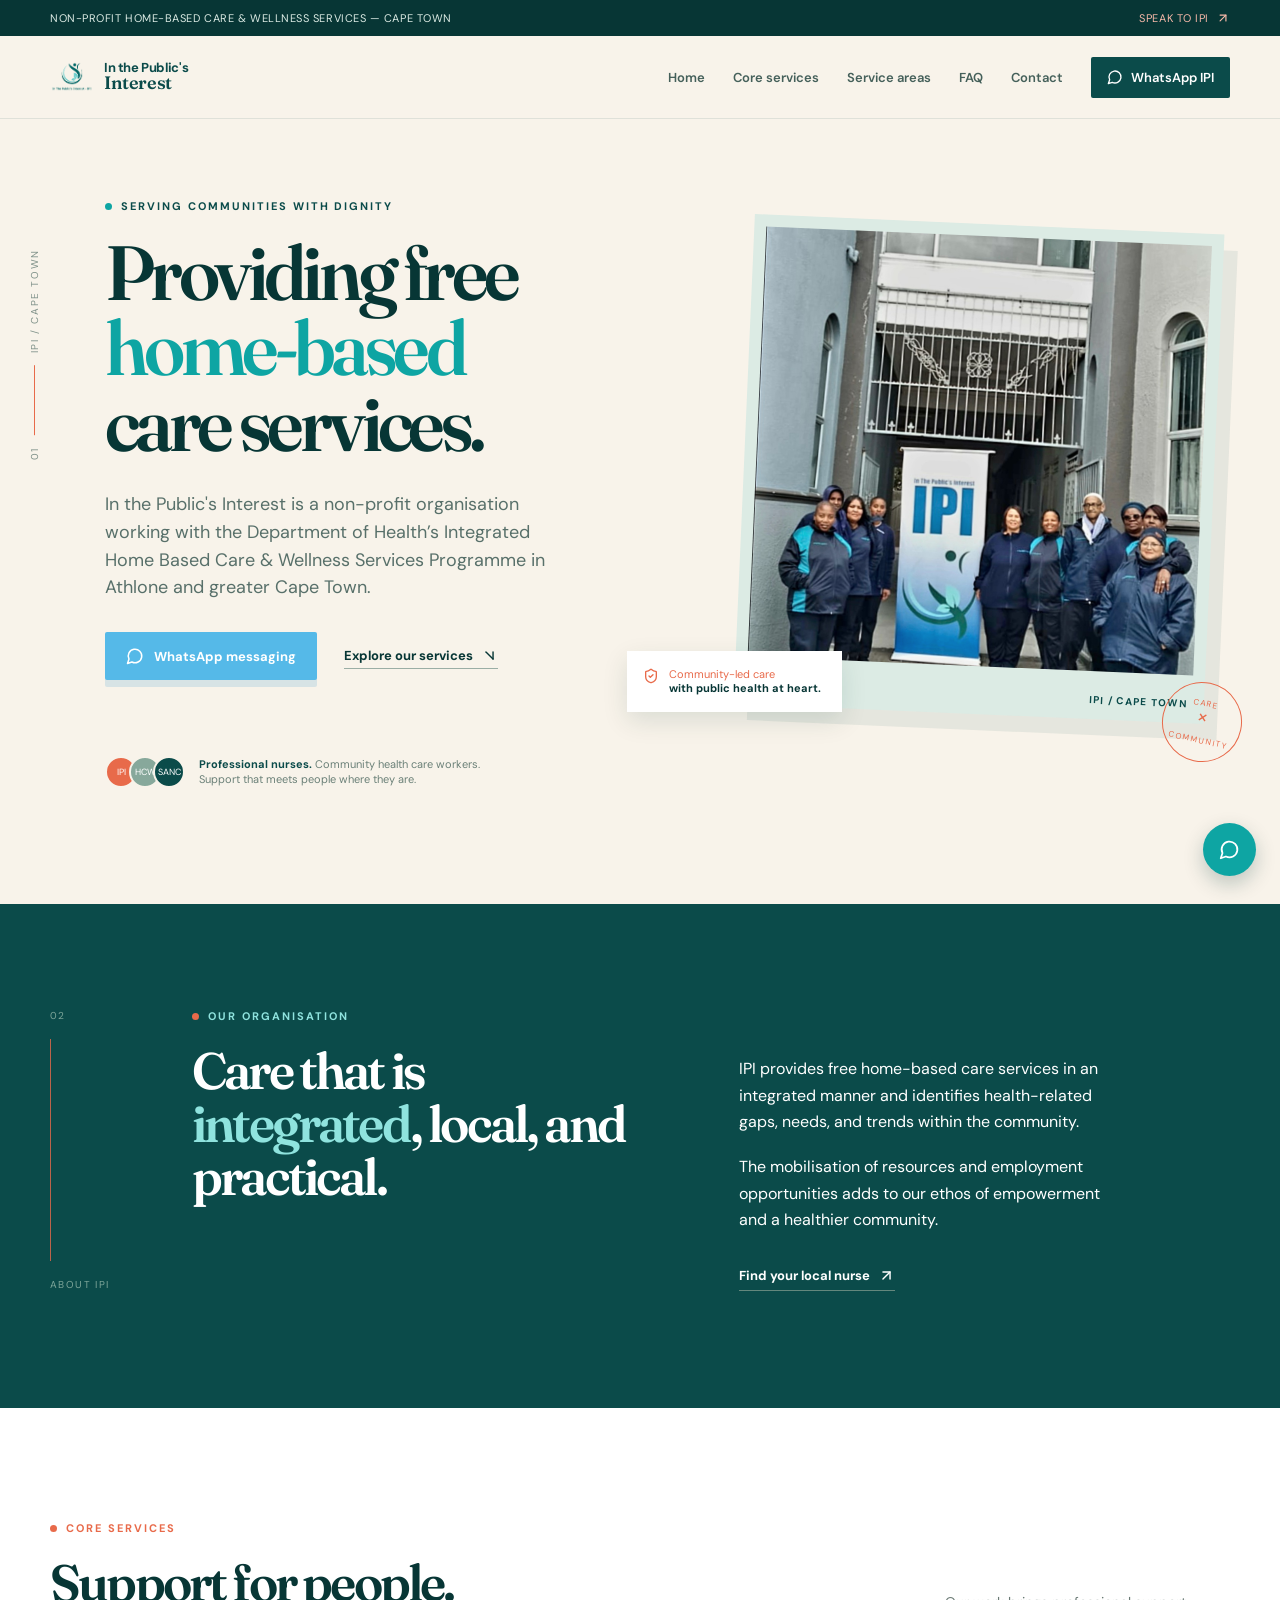
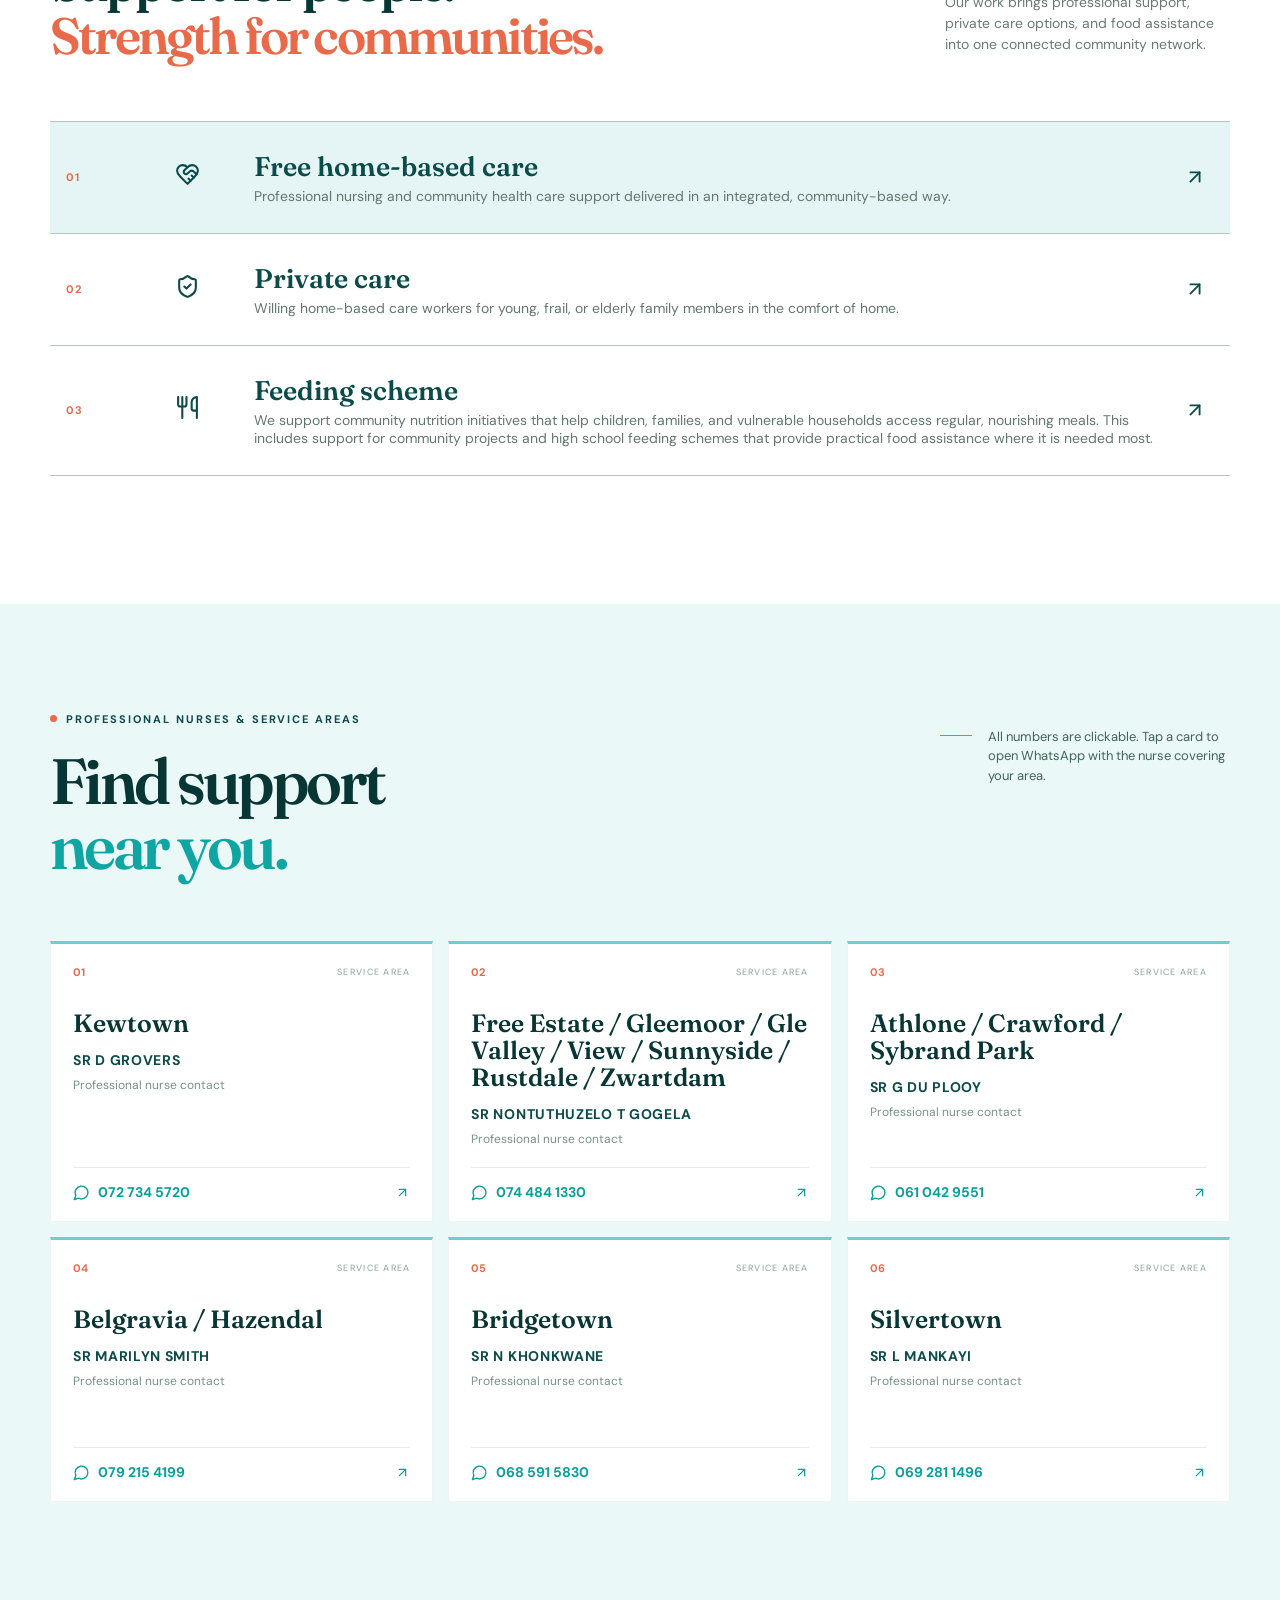
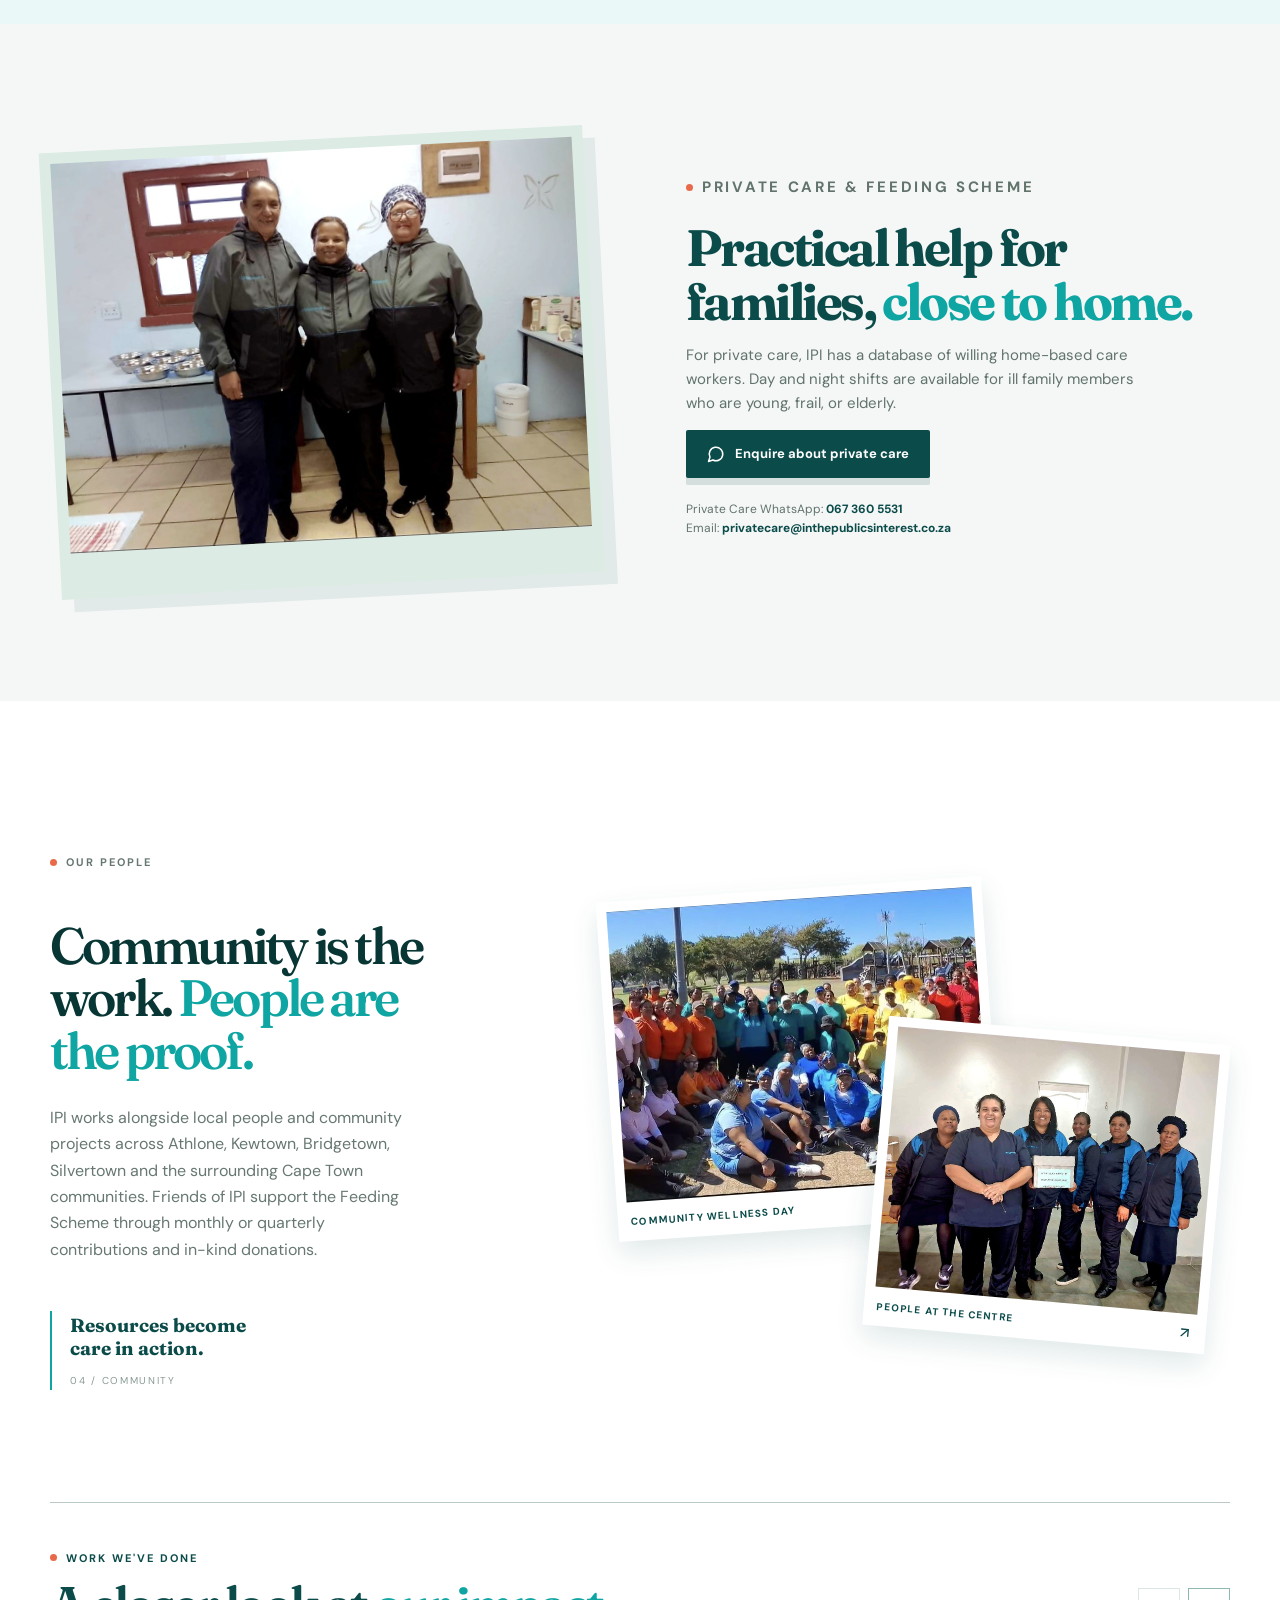
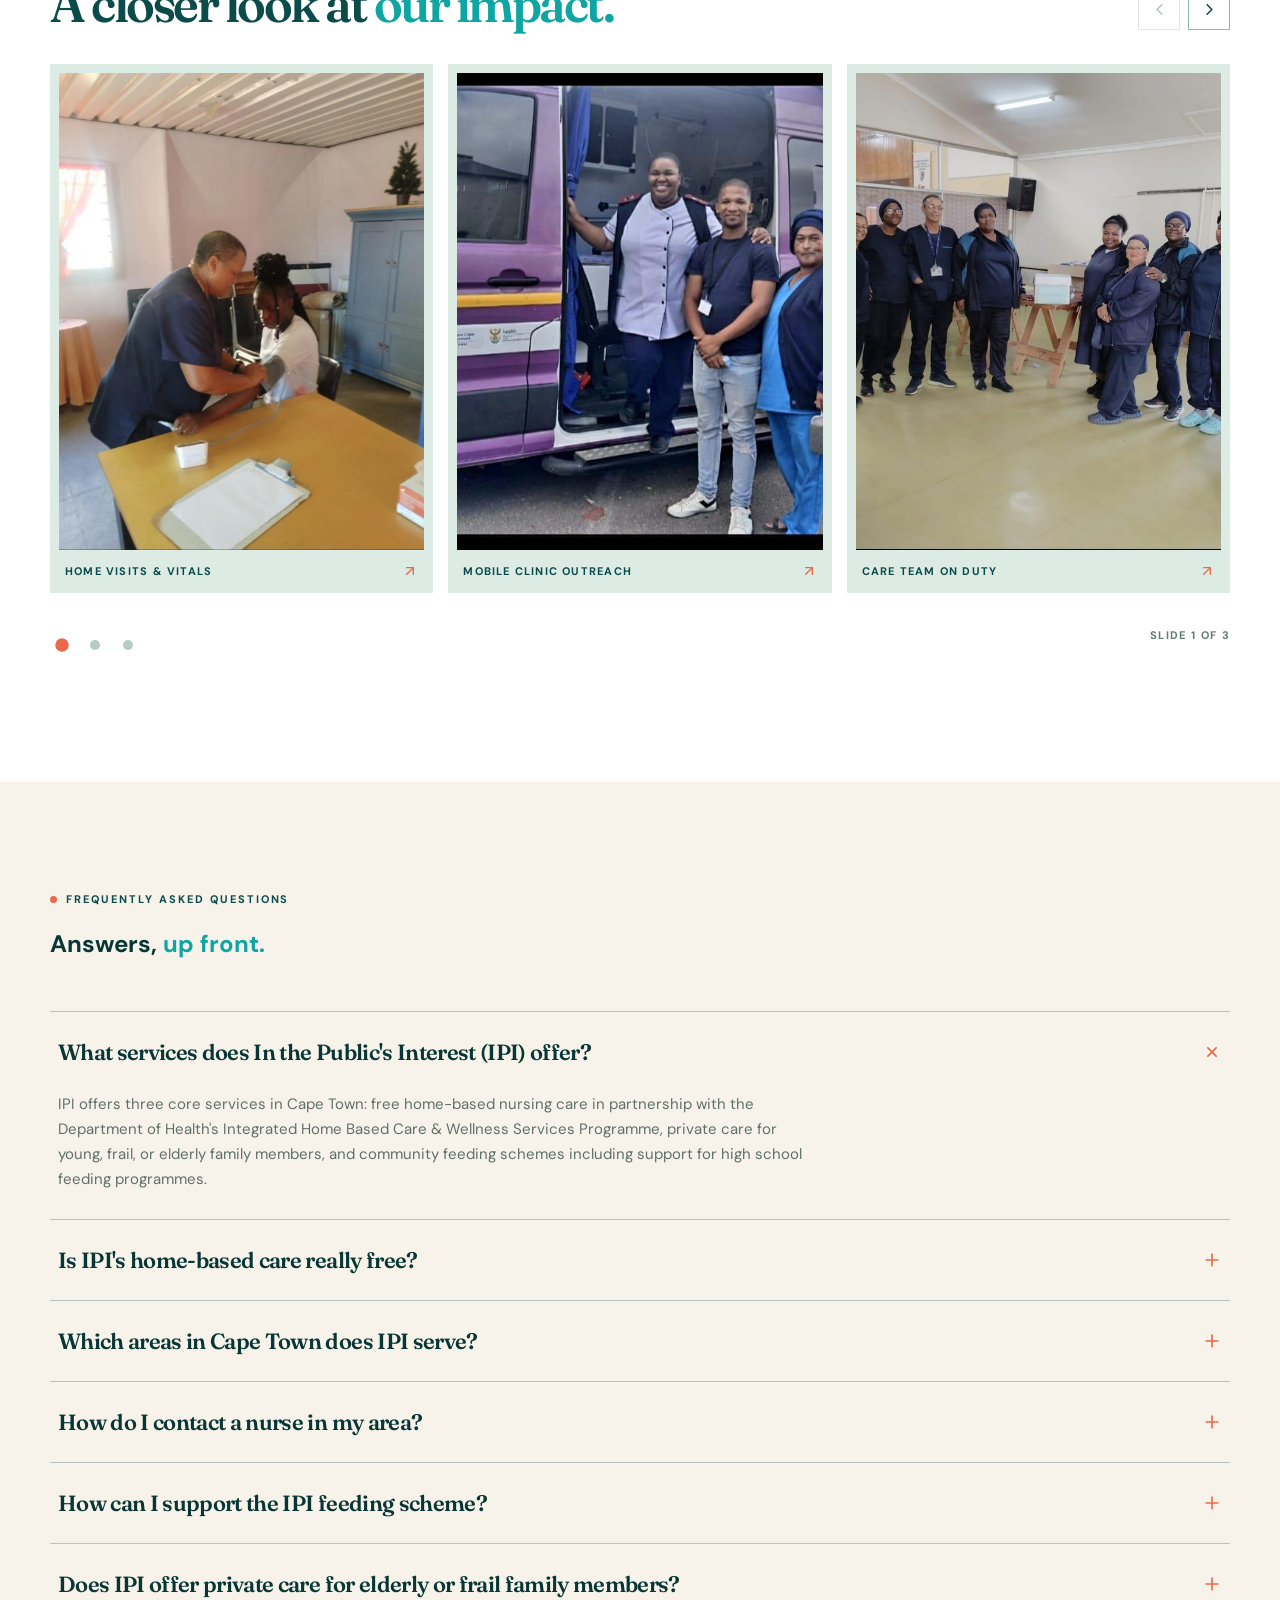
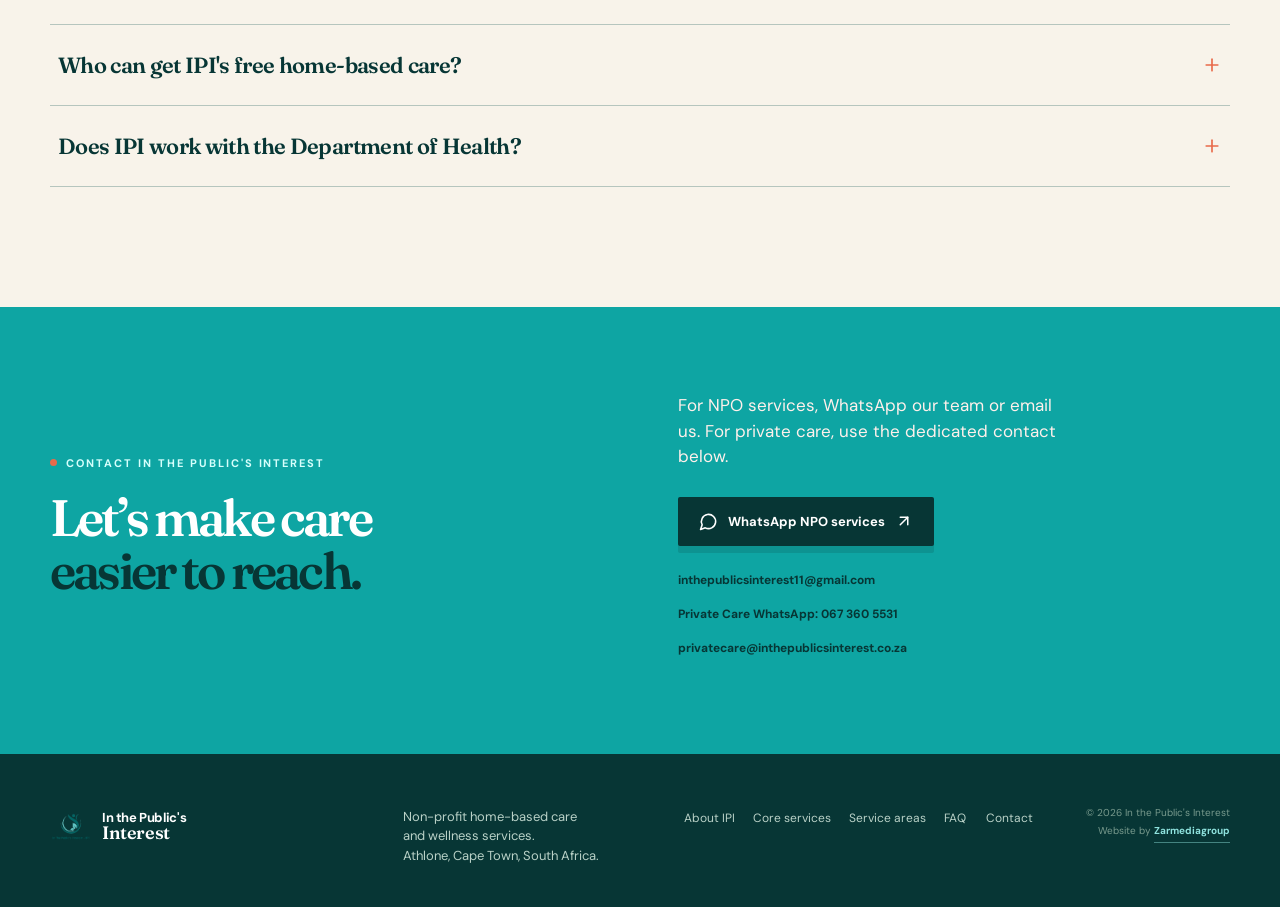
==== commit 990ae4db: "Make the carousel read as a carousel: arrows, round dots, slide counter The scroll-snap track worked" ====
--- a/index.html
+++ b/index.html
@@ -814,6 +814,10 @@
               <p class="section-kicker"><span class="kicker-dot"></span>Work we&#39;ve done</p>
               <h3>A closer look at <span>our impact.</span></h3>
             </div>
+            <div class="showcase-controls">
+              <button type="button" id="showcasePrev" aria-label="Previous slide" aria-controls="showcaseTrack"><svg xmlns="http://www.w3.org/2000/svg" width="19" height="19" viewBox="0 0 24 24" fill="none" stroke="currentColor" stroke-width="2" stroke-linecap="round" stroke-linejoin="round" aria-hidden="true"><path d="m15 18-6-6 6-6"/></svg></button>
+              <button type="button" id="showcaseNext" aria-label="Next slide" aria-controls="showcaseTrack"><svg xmlns="http://www.w3.org/2000/svg" width="19" height="19" viewBox="0 0 24 24" fill="none" stroke="currentColor" stroke-width="2" stroke-linecap="round" stroke-linejoin="round" aria-hidden="true"><path d="m9 18 6-6-6-6"/></svg></button>
+            </div>
           </div>
           <div class="showcase-track" id="showcaseTrack" tabindex="0" role="region" aria-label="IPI work showcase: nine photographs. Scroll sideways, or use the buttons below.">
             <figure class="showcase-tile">
@@ -871,16 +875,19 @@
               </figcaption>
             </figure>
           </div>
-          <div class="showcase-dots" id="showcaseDots" role="group" aria-label="Jump to a showcase photograph">
-            <button type="button" class="is-active" aria-current="true" aria-label="Go to slide"><span></span></button>
-            <button type="button" aria-label="Go to slide"><span></span></button>
-            <button type="button" aria-label="Go to slide"><span></span></button>
-            <button type="button" aria-label="Go to slide"><span></span></button>
-            <button type="button" aria-label="Go to slide"><span></span></button>
-            <button type="button" aria-label="Go to slide"><span></span></button>
-            <button type="button" aria-label="Go to slide"><span></span></button>
-            <button type="button" aria-label="Go to slide"><span></span></button>
-            <button type="button" aria-label="Go to slide"><span></span></button>
+          <div class="showcase-nav">
+            <div class="showcase-dots" id="showcaseDots" role="group" aria-label="Jump to a slide">
+              <button type="button" class="is-active" aria-current="true" aria-label="Go to slide 1"><span></span></button>
+              <button type="button" aria-label="Go to slide 2"><span></span></button>
+              <button type="button" aria-label="Go to slide 3"><span></span></button>
+              <button type="button" aria-label="Go to slide 4"><span></span></button>
+              <button type="button" aria-label="Go to slide 5"><span></span></button>
+              <button type="button" aria-label="Go to slide 6"><span></span></button>
+              <button type="button" aria-label="Go to slide 7"><span></span></button>
+              <button type="button" aria-label="Go to slide 8"><span></span></button>
+              <button type="button" aria-label="Go to slide 9"><span></span></button>
+            </div>
+            <p class="showcase-counter" id="showcaseCounter" aria-live="polite">Slide 1 of 3</p>
           </div>
         </div>
       </section>
@@ -1010,21 +1017,24 @@
       var track = document.getElementById('showcaseTrack');
       var dots = Array.prototype.slice.call(document.querySelectorAll('#showcaseDots button'));
       var tiles = Array.prototype.slice.call(track.querySelectorAll('.showcase-tile'));
-      var syncTimer;
-
-      // How many tiles fit at the current breakpoint, and how many pages that makes.
-      // Measured rather than hard-coded so it follows the CSS instead of duplicating it.
+      var counter = document.getElementById('showcaseCounter');
+      var prev = document.getElementById('showcasePrev');
+      var next = document.getElementById('showcaseNext');
+      var page = 0, pages = 1, syncTimer;
+
+      // Tiles per view comes from the stylesheet; measuring it keeps the JS from
+      // duplicating the breakpoints.
       function metrics() {
         var first = tiles[0].getBoundingClientRect();
         var stride = tiles.length > 1
           ? tiles[1].getBoundingClientRect().left - first.left
           : first.width;
         var per = Math.max(1, Math.round(track.clientWidth / stride));
-        return { stride: stride, per: per, pages: Math.ceil(tiles.length / per) };
+        return { per: per, pages: Math.ceil(tiles.length / per) };
       }
 
-      // Offsets are taken from getBoundingClientRect, not offsetLeft: the tiles are
-      // position:relative, so their offsetParent is not the track.
+      // Offsets come from getBoundingClientRect, not offsetLeft: the tiles are
+      // position:relative, so the track is not their offsetParent.
       function leadingTile() {
         var edge = track.getBoundingClientRect().left, lead = 0, best = Infinity;
         tiles.forEach(function (tile, i) {
@@ -1036,27 +1046,36 @@
 
       function sync() {
         var m = metrics();
+        pages = m.pages;
         var atEnd = track.scrollLeft >= track.scrollWidth - track.clientWidth - 2;
-        var page = atEnd ? m.pages - 1 : Math.min(m.pages - 1, Math.floor(leadingTile() / m.per));
+        page = atEnd ? pages - 1 : Math.min(pages - 1, Math.floor(leadingTile() / m.per));
+
         dots.forEach(function (dot, i) {
-          var used = i < m.pages;
+          var used = i < pages;
           dot.hidden = !used;
           dot.classList.toggle('is-active', used && i === page);
-          if (used) { dot.setAttribute('aria-label', 'Go to slide ' + (i + 1) + ' of ' + m.pages); }
+          if (used) { dot.setAttribute('aria-label', 'Go to slide ' + (i + 1) + ' of ' + pages); }
           if (used && i === page) { dot.setAttribute('aria-current', 'true'); }
           else { dot.removeAttribute('aria-current'); }
         });
+
+        counter.textContent = 'Slide ' + (page + 1) + ' of ' + pages;
+        prev.disabled = page === 0;
+        next.disabled = page >= pages - 1;
       }
 
       function goToPage(k) {
         var m = metrics();
-        var tile = tiles[Math.min(tiles.length - 1, k * m.per)];
+        var target = Math.max(0, Math.min(m.pages - 1, k));
+        var tile = tiles[Math.min(tiles.length - 1, target * m.per)];
         var left = track.scrollLeft + (tile.getBoundingClientRect().left - track.getBoundingClientRect().left);
         if (track.scrollTo) { track.scrollTo({ left: left, behavior: 'smooth' }); }
         else { track.scrollLeft = left; }
       }
 
       dots.forEach(function (dot, i) { dot.addEventListener('click', function () { goToPage(i); }); });
+      prev.addEventListener('click', function () { goToPage(page - 1); });
+      next.addEventListener('click', function () { goToPage(page + 1); });
       track.addEventListener('scroll', function () {
         clearTimeout(syncTimer);
         syncTimer = setTimeout(sync, 70);
--- a/assets/styles.css
+++ b/assets/styles.css
@@ -40,7 +40,7 @@
 @media (max-width:640px) { .reference-brand img { width:38px; height:38px; }.reference-brand span { font-size:12px; }.reference-brand em { font-size:16px; }.reference-hero { padding-top:62px; }.private-section { padding:78px 0 88px; }.private-photo img { height:275px; } }
 
 /* Work showcase: client-editable project storytelling below the community statement. */
-.work-showcase { margin-top:112px; padding-top:48px; border-top:1px solid #B9CBC4; }.showcase-heading { display:flex; align-items:flex-end; gap:30px; }.showcase-heading .section-kicker { color:#0B4B4A; margin-bottom:13px; }.showcase-heading h3 { color:#0B4B4A; font-family:'Fraunces',serif; font-weight:600; font-size:clamp(34px,4vw,50px); letter-spacing:-.05em; line-height:1.05; margin:0; }.showcase-heading h3 span { color:#0EA5A3; }.showcase-dots { display:flex; flex-wrap:wrap; gap:9px; margin-top:20px; }.showcase-dots button { border:0; background:none; padding:5px 0; width:33px; }.showcase-dots button[hidden] { display:none; }.showcase-dots button span { display:block; height:3px; width:100%; background:#B6CBC5; transition:background .2s, transform .2s; }.showcase-dots button.is-active span { background:#E86A4A; transform:scaleY(1.6); }.showcase-dots button:hover span { background:#0B4B4A; }
+.work-showcase { margin-top:112px; padding-top:48px; border-top:1px solid #B9CBC4; }.showcase-heading { display:flex; align-items:flex-end; justify-content:space-between; gap:30px; }.showcase-heading .section-kicker { color:#0B4B4A; margin-bottom:13px; }.showcase-heading h3 { color:#0B4B4A; font-family:'Fraunces',serif; font-weight:600; font-size:clamp(34px,4vw,50px); letter-spacing:-.05em; line-height:1.05; margin:0; }.showcase-heading h3 span { color:#0EA5A3; }.showcase-dots { display:flex; flex-wrap:wrap; gap:9px; margin-top:20px; }.showcase-dots button { border:0; background:none; padding:0; width:24px; height:24px; display:grid; place-items:center; cursor:pointer; }.showcase-dots button[hidden] { display:none; }.showcase-dots button span { display:block; width:10px; height:10px; border-radius:50%; background:#B6CBC5; transition:background .2s, transform .2s; }.showcase-dots button.is-active span { background:#E86A4A; transform:scale(1.35); }.showcase-dots button:hover span { background:#0B4B4A; }
 .showcase-track { display:flex; gap:15px; margin-top:34px; overflow-x:auto; overflow-y:hidden; scroll-snap-type:x mandatory; scroll-behavior:smooth; scrollbar-width:none; -ms-overflow-style:none; cursor:grab; }.showcase-track::-webkit-scrollbar { display:none; }.showcase-track:active { cursor:grabbing; }.showcase-track:focus-visible { outline:2px solid #0EA5A3; outline-offset:4px; }.showcase-tile { position:relative; flex:0 0 calc((100% - 30px) / 3); scroll-snap-align:start; min-height:270px; margin:0; padding:9px 9px 43px; background:#DCEBE4; overflow:hidden; transition:transform .2s, box-shadow .2s, background .2s; }.showcase-tile:hover { transform:translateY(-4px); box-shadow:0 10px 24px rgba(11,75,74,.12); background:#CDE6E2; }.showcase-tile img { display:block; width:100%; height:100%; min-height:218px; object-fit:cover; }.showcase-tile figcaption { position:absolute; bottom:14px; left:15px; right:15px; display:flex; align-items:center; justify-content:space-between; color:#0B4B4A; font-size:11px; font-weight:700; text-transform:uppercase; letter-spacing:.11em; }.showcase-tile figcaption svg { color:#E86A4A; }.showcase-track + .showcase-dots { margin-top:20px; }
 @media (max-width:900px) { .work-showcase { margin-top:80px; }.showcase-track { gap:10px; }.showcase-tile { flex-basis:calc((100% - 10px) / 2); }.showcase-tile { min-height:215px; padding:7px 7px 38px; }.showcase-tile img { min-height:170px; }.showcase-tile figcaption { left:11px; right:11px; bottom:11px; font-size:9px; } }
 @media (max-width:640px) { .work-showcase { margin-top:65px; padding-top:35px; }.showcase-heading { align-items:flex-start; flex-direction:column; gap:20px; }.showcase-track { gap:12px; }.showcase-tile { flex-basis:100%; }.showcase-tile { min-height:245px; padding:8px 8px 40px; }.showcase-tile img { min-height:205px; }.showcase-tile figcaption { font-size:10px; } }
@@ -56,3 +56,46 @@
 
 /* Showcase carousel: respect reduced-motion preferences. */
 @media (prefers-reduced-motion: reduce) { .showcase-track { scroll-behavior:auto; } }
+
+/* ---------------------------------------------------------------------------
+   Responsive + tap-target pass.
+   WCAG 2.2 SC 2.5.8 asks for interactive targets of at least 24x24 CSS px.
+   Links sitting inline inside a sentence are explicitly exempt, so FAQ answer
+   copy and body prose are left alone; standalone controls and link groups,
+   which were 13-16px tall, are padded out to clear the minimum.
+   --------------------------------------------------------------------------- */
+
+.footer-links a, .contact-details a { display:inline-block; padding:4px 0; }
+.top-strip a { padding:6px 0; }
+.hero-actions .text-link { padding-top:4px; }
+.footer-credit { display:inline-block; padding:5px 0; }
+
+@media (max-width:640px) {
+  /* Nine dots at a fixed 33px need 369px of row; a 320px phone offers 273px,
+     so they wrapped onto a second line. Let them share the row instead. */
+}
+
+/* Desktop nav links sat at 17px tall. Scoped to >=641px so the mobile menu
+   keeps its own larger padding, and excluding the CTA, which is already big. */
+@media (min-width:641px) {
+  .main-nav a:not(.nav-cta) { padding:5px 0; }
+}
+/* "FAQ" is only 22px wide; 2.5.8 measures both axes. */
+.footer-links a { min-width:24px; }
+
+/* Showcase carousel controls: arrows, round dots and a live slide counter. */
+.showcase-controls { display:flex; gap:8px; flex:0 0 auto; }
+.showcase-controls button { width:42px; height:42px; display:grid; place-items:center; border:1px solid #8DB8B2; background:transparent; color:#0B4B4A; cursor:pointer; transition:background .2s, color .2s, transform .16s, opacity .2s; }
+.showcase-controls button:hover:not(:disabled) { background:#0B4B4A; color:#fff; }
+.showcase-controls button:active:not(:disabled) { transform:scale(.96); }
+.showcase-controls button:disabled { opacity:.32; cursor:default; }
+.showcase-controls button:focus-visible, .showcase-dots button:focus-visible { outline:2px solid #0EA5A3; outline-offset:3px; }
+.showcase-nav { display:flex; align-items:center; justify-content:space-between; flex-wrap:wrap; gap:12px 20px; margin-top:20px; }
+.showcase-track + .showcase-nav { margin-top:20px; }
+.showcase-counter { margin:0; color:#5E7A72; font-size:11px; font-weight:700; letter-spacing:.12em; text-transform:uppercase; white-space:nowrap; }
+
+@media (max-width:640px) {
+  .showcase-dots { gap:3px; }
+  .showcase-counter { font-size:9px; letter-spacing:.08em; }
+  .showcase-nav { gap:10px; }
+}
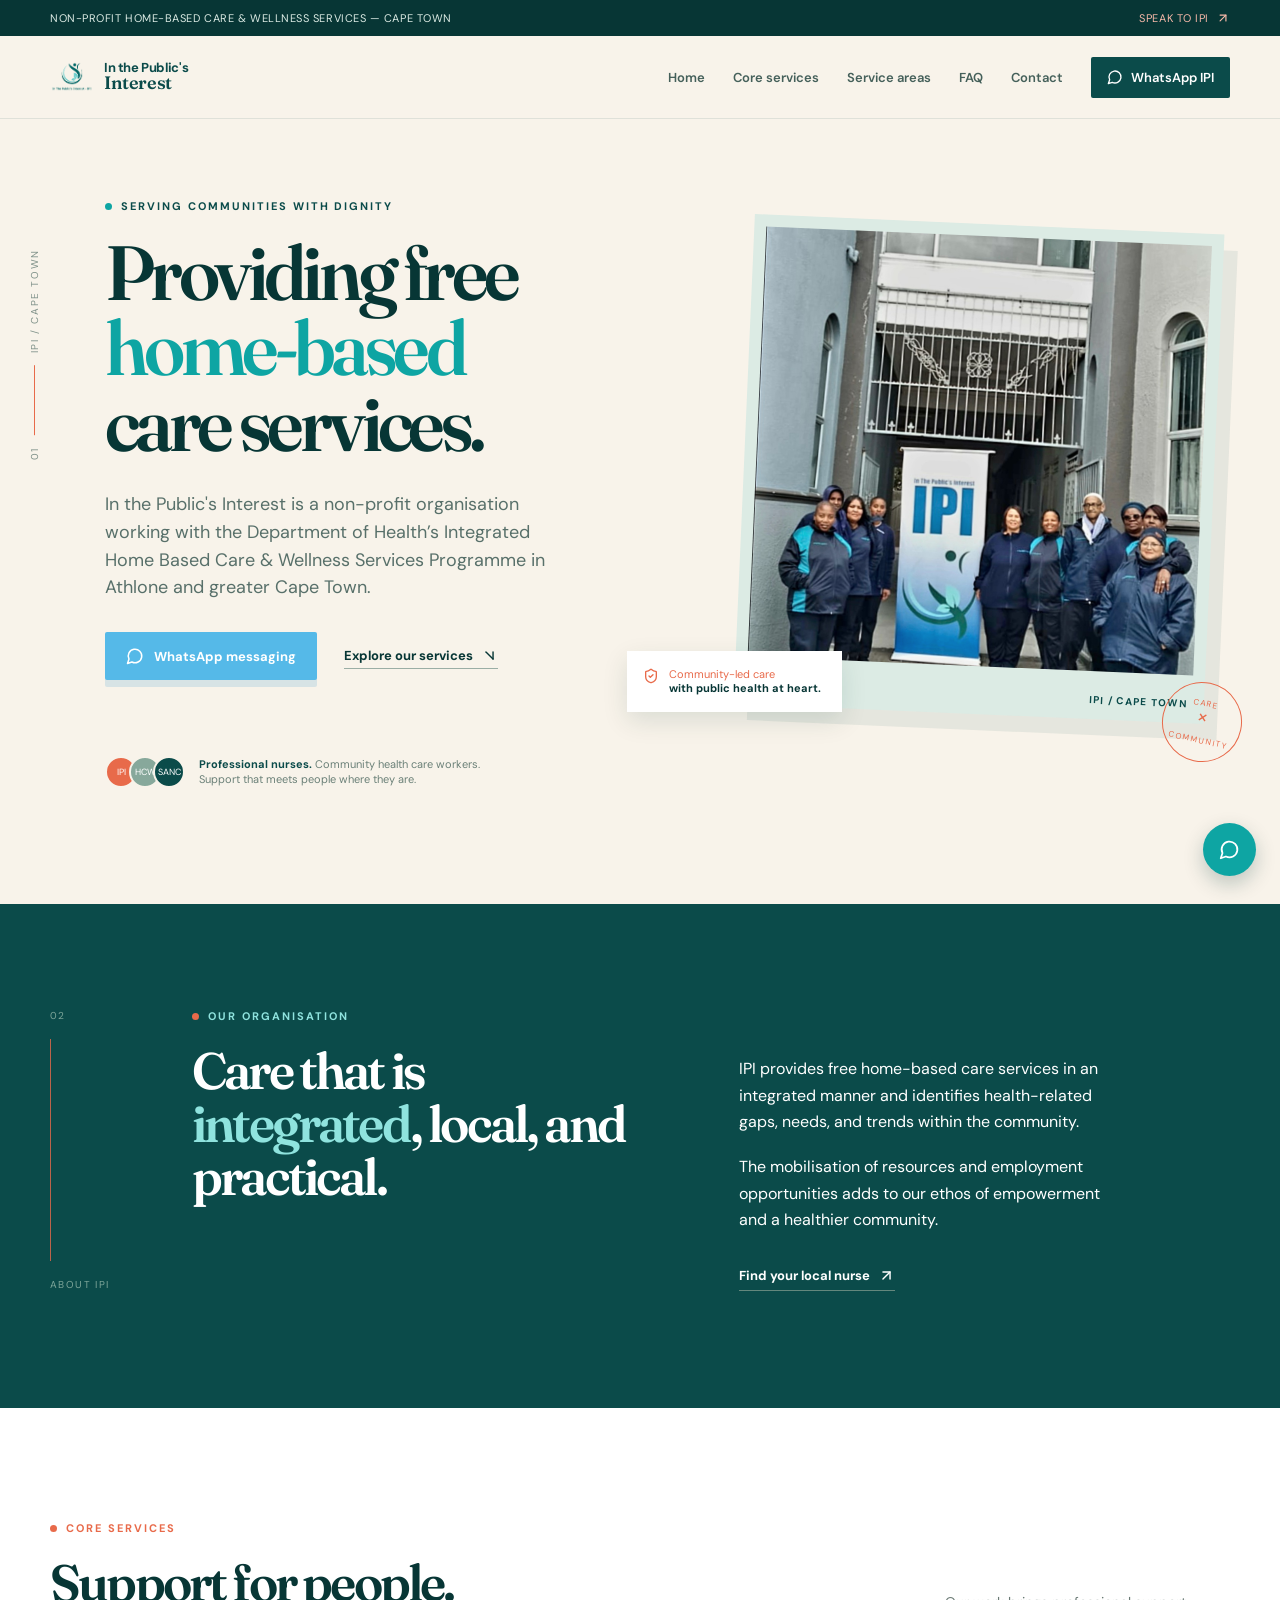
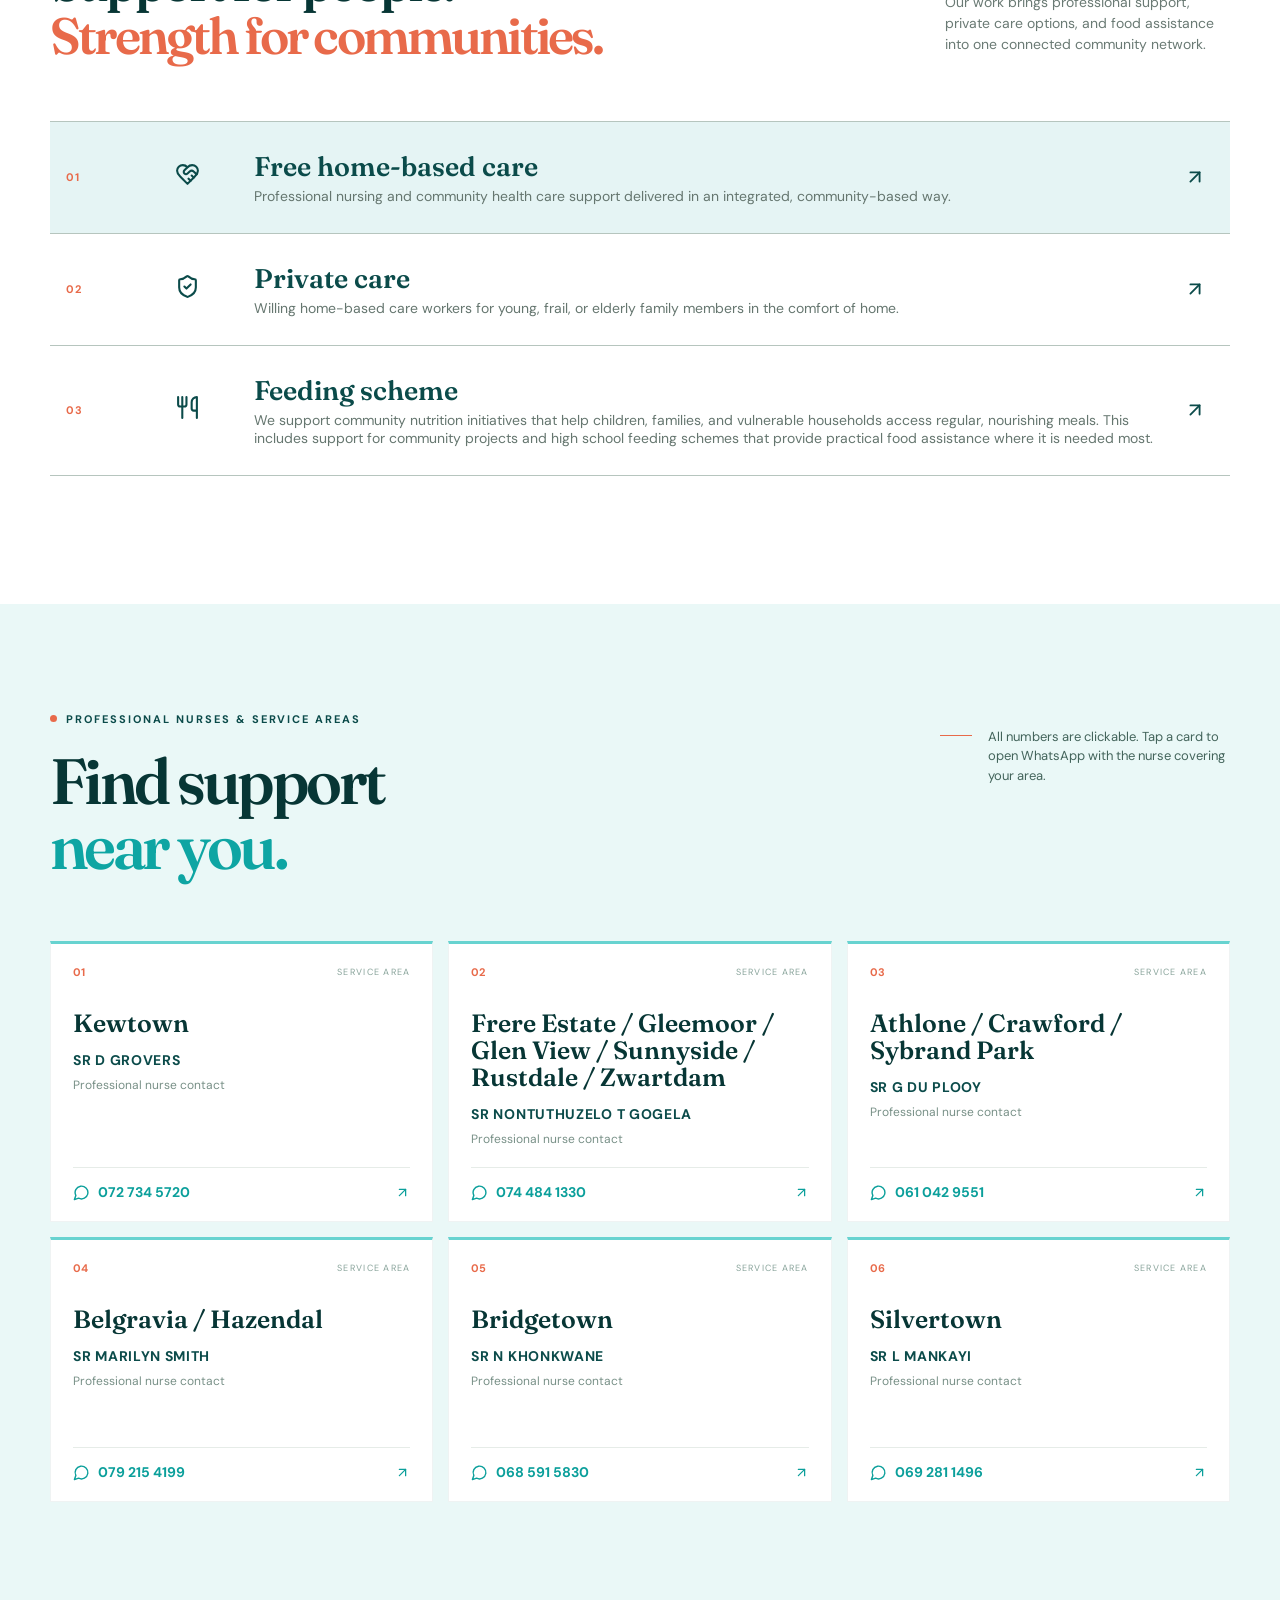
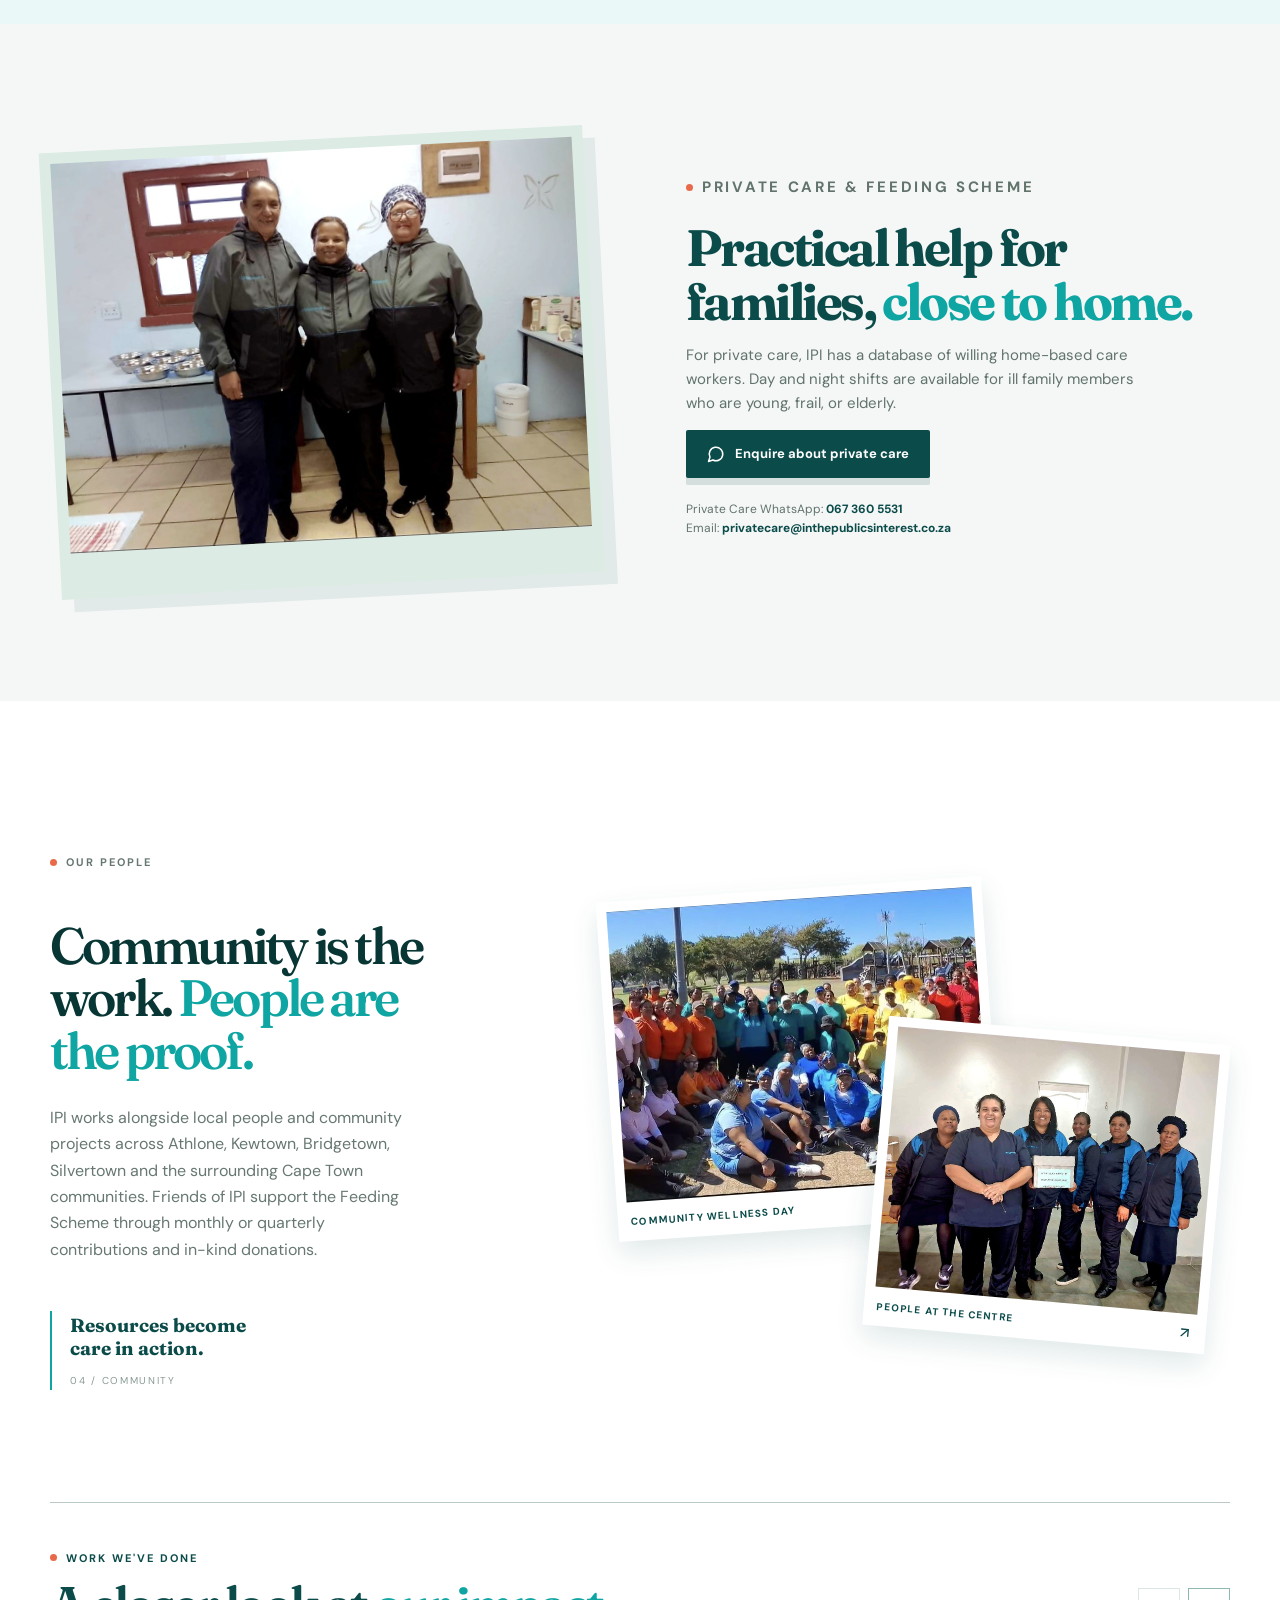
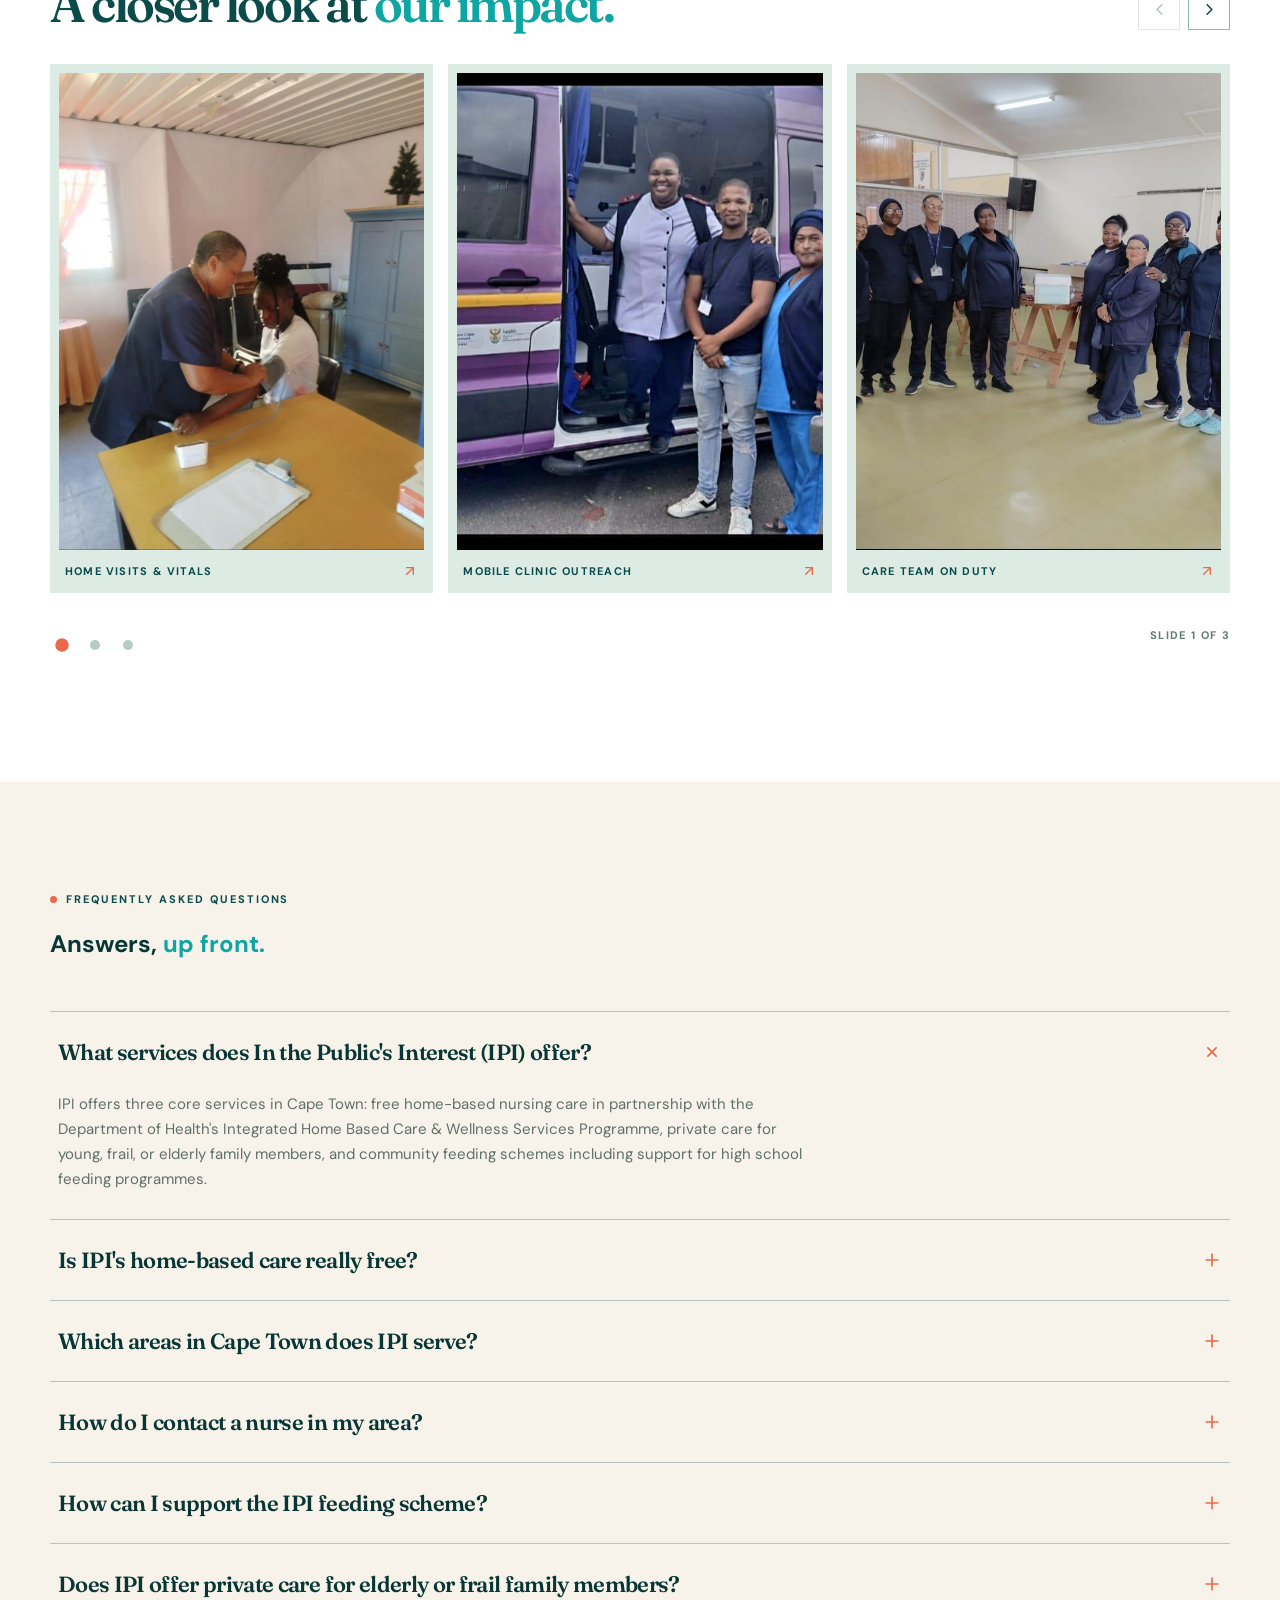
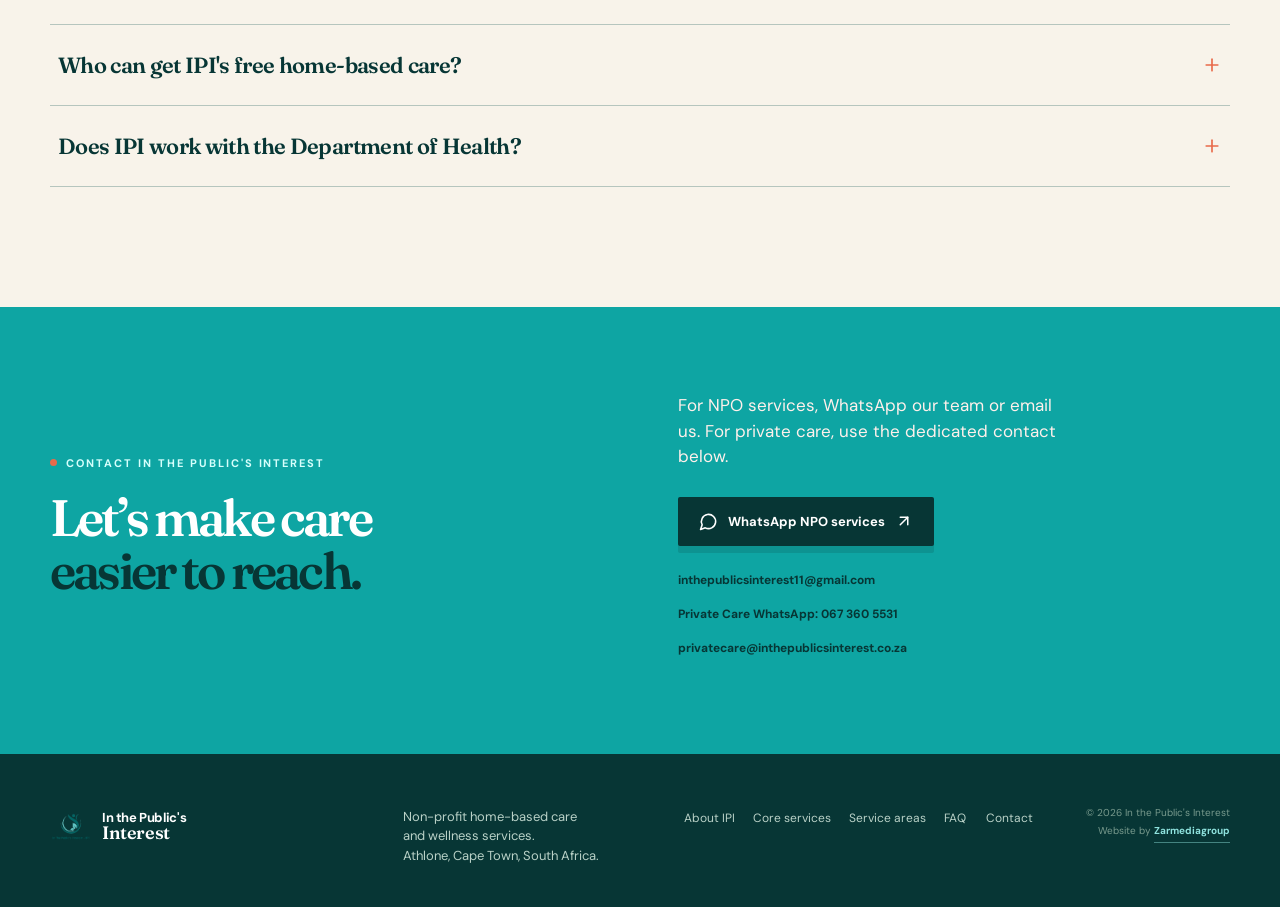
==== commit ec12f543: "Correct suburb names: Frere Estate and Glen View Co-Authored-By: Claude Fable 5.2 <noreply@anthropic" ====
--- a/index.html
+++ b/index.html
@@ -9,6 +9,9 @@
   <title>Free Home-Based Care in Athlone, Cape Town | IPI</title>
   <meta name="description" content="Free home-based nursing care, private care for frail and elderly family members, and community feeding schemes across Athlone and greater Cape Town." />
   <meta name="keywords" content="home-based care Cape Town, free home care Athlone, community nursing Cape Town, IPI, In the Public&#39;s Interest, feeding scheme Cape Town, private care for elderly Cape Town, home care nurses Athlone, NPO Cape Town, home based care Kewtown, Bridgetown nurse, Silvertown nurse, Belgravia home care, Crawford home care, Department of Health home based care, community health workers Western Cape, frail care at home Cape Town, school feeding scheme Athlone" />
+  <!-- Google Search Console. Replace the content value with the token from
+       Search Console > Add property > URL prefix > verify by HTML tag. -->
+  <meta name="google-site-verification" content="pv_ugy1iT-A5N7EC3lJD11q6pTNEl1dvFdfm_pAXwAE" />
   <meta name="author" content="In the Public&#39;s Interest (IPI)" />
   <meta name="publisher" content="In the Public&#39;s Interest (IPI)" />
   <meta name="robots" content="index, follow, max-snippet:-1, max-image-preview:large, max-video-preview:-1" />
@@ -52,14 +55,16 @@
 
   <link rel="icon" type="image/png" href="images/ipi-logo.png" />
   <link rel="apple-touch-icon" href="images/ipi-logo.png" />
-  <link rel="manifest" href="site.webmanifest" />
+  <link rel="manifest" href="site.webmanifest?v=20261022" />
 
   <!-- Font + asset delivery (Core Web Vitals) -->
+  <link rel="preconnect" href="https://www.googletagmanager.com" />
   <link rel="preconnect" href="https://fonts.googleapis.com" />
   <link rel="preconnect" href="https://fonts.gstatic.com" crossorigin />
   <link rel="preload" as="image" href="images/ipi-team-athlone-cape-town.jpg" fetchpriority="high" />
   <link rel="stylesheet" href="https://fonts.googleapis.com/css2?family=DM+Sans:wght@400;500;600;700&amp;family=Fraunces:opsz,wght@9..144,500;9..144,600;9..144,700&amp;display=swap" />
-  <link rel="stylesheet" href="assets/styles.css" />
+  <link rel="stylesheet" href="assets/styles.css?v=20261022" />
+  <script src="assets/analytics.js?v=20261022" defer></script>
 
   <!-- Structured data: organisation, services, page, breadcrumb, gallery, FAQ (SEO + AEO) -->
   <script type="application/ld+json">
@@ -156,7 +161,7 @@
           },
           {
             "@type": "Place",
-            "name": "Free Estate, Cape Town"
+            "name": "Frere Estate, Cape Town"
           },
           {
             "@type": "Place",
@@ -453,7 +458,7 @@
             "name": "Which areas in Cape Town does IPI serve?",
             "acceptedAnswer": {
               "@type": "Answer",
-              "text": "IPI's professional nurses cover Athlone and surrounding areas including Kewtown, Free Estate, Gleemoor, Gle Valley, View, Sunnyside, Rustdale, Zwartdam, Crawford, Sybrand Park, Belgravia, Hazendal, Bridgetown, and Silvertown."
+              "text": "IPI's professional nurses cover Athlone and surrounding areas including Kewtown, Frere Estate, Gleemoor, Glen View, Sunnyside, Rustdale, Zwartdam, Crawford, Sybrand Park, Belgravia, Hazendal, Bridgetown, and Silvertown."
             }
           },
           {
@@ -707,7 +712,7 @@
             </article>
             <article class="nurse-card">
               <div class="nurse-card-top"><span class="nurse-index">02</span><span class="area-label">Service area</span></div>
-              <h3>Free Estate / Gleemoor / Gle Valley / View / Sunnyside / Rustdale / Zwartdam</h3>
+              <h3>Frere Estate / Gleemoor / Glen View / Sunnyside / Rustdale / Zwartdam</h3>
               <p class="nurse-name">Sr Nontuthuzelo T Gogela</p>
               <p class="nurse-note">Professional nurse contact</p>
               <a class="whatsapp-link" href="https://wa.me/27744841330?text=Hello%20Sr%20Nontuthuzelo%20T%20Gogela%2C%20I%20am%20contacting%20you%20about%20care%20in%20my%20area." target="_blank" rel="noreferrer">
@@ -916,7 +921,7 @@
               <summary>Which areas in Cape Town does IPI serve?
                 <svg xmlns="http://www.w3.org/2000/svg" width="20" height="20" viewBox="0 0 24 24" fill="none" stroke="currentColor" stroke-width="2" stroke-linecap="round" stroke-linejoin="round" aria-hidden="true"><path d="M5 12h14"/><path d="M12 5v14"/></svg>
               </summary>
-              <p>IPI's professional nurses cover Athlone and surrounding areas including Kewtown, Free Estate, Gleemoor, Gle Valley, View, Sunnyside, Rustdale, Zwartdam, Crawford, Sybrand Park, Belgravia, Hazendal, Bridgetown, and Silvertown.</p>
+              <p>IPI's professional nurses cover Athlone and surrounding areas including Kewtown, Frere Estate, Gleemoor, Glen View, Sunnyside, Rustdale, Zwartdam, Crawford, Sybrand Park, Belgravia, Hazendal, Bridgetown, and Silvertown.</p>
             </details>
             <details class="faq-item">
               <summary>How do I contact a nurse in my area?
